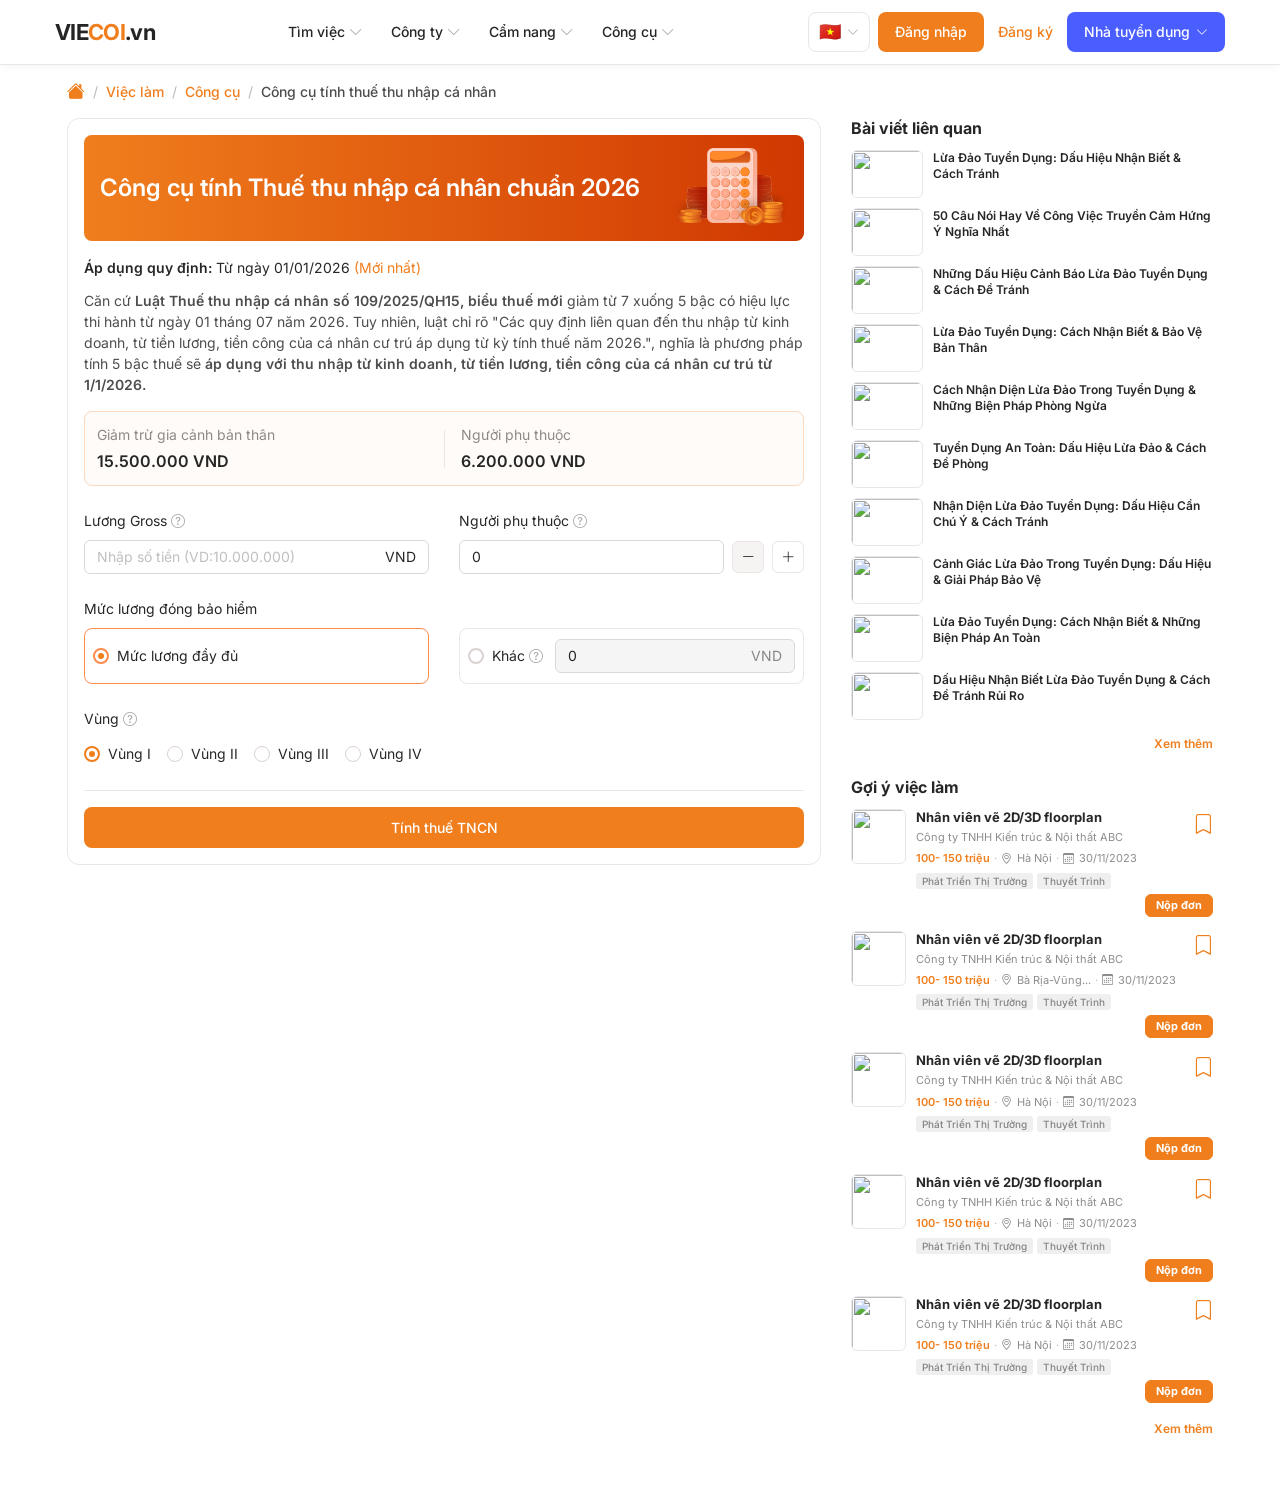
==== index.html @ ff3d5a9b "Initial commit: VIECOI NewUI (TNCN, Gross-Net, BHTN) - Mobile bảng bậc thuế: subgrid, sticky cột 1, " ====
<!DOCTYPE html>
<html lang="vi">
<head>
  <meta charset="UTF-8">
  <meta name="viewport" content="width=device-width, initial-scale=1.0">
  <title>Công cụ tính Thuế thu nhập cá nhân chuẩn 2026 | VIECOI.vn</title>
  <link rel="preconnect" href="https://fonts.googleapis.com">
  <link rel="preconnect" href="https://fonts.gstatic.com" crossorigin>
  <link href="https://fonts.googleapis.com/css2?family=Inter:wght@400;500;600;700&display=swap" rel="stylesheet">
  <link href="https://cdn.jsdelivr.net/npm/bootstrap@5.3.3/dist/css/bootstrap.min.css" rel="stylesheet" integrity="sha384-QWTKZyjpPEjISv5WaRU9OFeRpok6YctnYmDr5pNlyT2bRjXh0JMhjY6hW+ALEwIH" crossorigin="anonymous">
  <link rel="stylesheet" href="https://cdn.jsdelivr.net/npm/bootstrap-icons@1.11.3/font/bootstrap-icons.min.css">
  <link rel="stylesheet" href="style.css?v=21">
</head>
<body>
  <header class="site-header">
    <div class="container site-header__inner">
      <a href="#" class="site-logo" aria-label="VIECOI.vn">
        <span class="site-logo__vie">VIE</span><span class="site-logo__coi">COI</span><span class="site-logo__vn">.vn</span>
      </a>
      <nav class="site-nav" aria-label="Menu chính">
        <a href="#" class="site-nav__link">Tìm việc <i class="bi bi-chevron-down site-nav__chev" aria-hidden="true"></i></a>
        <a href="#" class="site-nav__link">Công ty <i class="bi bi-chevron-down site-nav__chev" aria-hidden="true"></i></a>
        <a href="#" class="site-nav__link">Cẩm nang <i class="bi bi-chevron-down site-nav__chev" aria-hidden="true"></i></a>
        <div class="site-nav__item site-nav__item--dropdown">
          <button type="button" class="site-nav__trigger" id="site-nav-tools-trigger" aria-expanded="false" aria-haspopup="menu" aria-controls="site-nav-tools-menu">
            Công cụ
            <i class="bi bi-chevron-down site-nav__chev site-nav__chev--trigger" aria-hidden="true"></i>
          </button>
          <div class="site-nav__dropdown" id="site-nav-tools-menu" role="menu" hidden aria-hidden="true">
            <a href="index.html" class="site-nav__droplink site-nav__droplink--current" role="menuitem">Tính thuế thu nhập cá nhân</a>
            <a href="gross-net.html" class="site-nav__droplink" role="menuitem">Tính lương Gross&nbsp;–&nbsp;Net</a>
            <a href="bhtn.html" class="site-nav__droplink" role="menuitem">Tính bảo hiểm thất nghiệp</a>
          </div>
        </div>
      </nav>
      <div class="site-header__actions">
        <button type="button" class="lang-select" aria-label="Ngôn ngữ">
          <span class="lang-select__flag" aria-hidden="true">🇻🇳</span>
          <i class="bi bi-chevron-down lang-select__chev" aria-hidden="true"></i>
        </button> 
        <a href="#" class="btn btn-header btn-header--login">Đăng nhập</a>
        <a href="#" class="site-header__register">Đăng ký</a>
        <button type="button" class="btn btn-header btn-header--employer">
          Nhà tuyển dụng <i class="bi bi-chevron-down" aria-hidden="true"></i>
        </button>
      </div>
    </div>
  </header>

  <div class="breadcrumb-bar">
    <div class="container">
      <nav class="breadcrumb-nav" aria-label="Breadcrumb">
        <a href="#" class="breadcrumb-nav__home" aria-label="Trang chủ"><i class="bi bi-house-fill" aria-hidden="true"></i></a>
        <span class="breadcrumb-nav__sep">/</span>
        <a href="#">Việc làm</a>
        <span class="breadcrumb-nav__sep">/</span>
        <a href="#">Công cụ</a>
        <span class="breadcrumb-nav__sep">/</span>
        <span class="breadcrumb-nav__current">Công cụ tính thuế thu nhập cá nhân</span>
      </nav>
    </div>
  </div>

  <main class="main-content">
    <div class="container container--layout">
      <div class="layout-row">
        <div class="layout-row__main">
          <article class="tool-card">
            <div class="tncn-banner">
              <div class="tncn-banner__text">
                <h1 class="tncn-banner__title"><span class="tncn-banner__line">Công cụ tính Thuế thu nhập cá nhân chuẩn 2026</h1>
              </div>
              <div class="tncn-banner__art" aria-hidden="true">
                <img class="tncn-banner__img" src="assets/banner-tncn-art.svg" width="114" height="90" alt="">
              </div>
            </div>

            <div class="tool-card__body">
              <div class="tncn-intro">
                <p class="tncn-intro__lead">
                  <span class="tncn-intro__lead-strong">Áp dụng quy định: </span><span class="tncn-intro__lead-body">Từ ngày 01/01/2026 </span><span class="tncn-intro__lead-accent">(Mới nhất)</span>
                </p>
                <p class="tncn-intro__body">Căn cứ&nbsp;<strong>Luật Thuế thu nhập cá nhân số 109/2025/QH15, biểu thuế mới</strong>&nbsp;giảm từ 7 xuống 5 bậc có hiệu lực thi hành từ ngày 01 tháng 07 năm 2026. Tuy nhiên, luật chỉ rõ &quot;Các quy định liên quan đến thu nhập từ kinh doanh, từ tiền lương, tiền công của cá nhân cư trú áp dụng từ kỳ tính thuế năm 2026.&quot;, nghĩa là phương pháp tính 5 bậc thuế sẽ&nbsp;<strong>áp dụng với thu nhập từ kinh doanh, từ tiền lương, tiền công của cá nhân cư trú từ 1/1/2026.</strong></p>
              </div>
              <!-- <hr class="divider divider--soft"> -->

              <div class="deduction-summary">
                <div class="deduction-summary__col">
                  <p class="deduction-summary__label">Giảm trừ gia cảnh bản thân</p>
                  <p class="deduction-summary__value">15.500.000 VND</p>
                </div>
                <div class="deduction-summary__rule" aria-hidden="true"></div>
                <div class="deduction-summary__col">
                  <p class="deduction-summary__label">Người phụ thuộc</p>
                  <p class="deduction-summary__value">6.200.000 VND</p>
                </div>
              </div>

              <form class="tncn-form" id="tncn-form" action="#" method="post" novalidate>
                <div class="form-row-tncn">
                  <div class="form-row-tncn__gross field-tncn">
                    <label class="field-label" for="gross">Lương Gross <button type="button" class="field-label__hint" data-tncn-tooltip="gross" aria-controls="tncn-gross-sheet" aria-expanded="false" aria-label="Giải thích Lương Gross"><i class="bi bi-question-circle field-label__icon" aria-hidden="true"></i></button></label>
                    <div class="gross-ac" id="gross-ac">
                      <div class="field-tncn__shell" id="gross-field-shell">
                        <div class="input-figma input-figma--money" id="gross-wrap">
                          <input type="text" class="input-figma__control" id="gross" name="gross" placeholder="Nhập số tiền (VD:10.000.000)" autocomplete="off" inputmode="numeric" aria-invalid="false" role="combobox" aria-autocomplete="list" aria-expanded="false" aria-controls="gross-ac-listbox">
                          <button type="button" class="input-figma__clear input-figma__clear--close-circle" id="gross-clear" hidden aria-label="Xóa nội dung"><svg xmlns="http://www.w3.org/2000/svg" width="14" height="14" viewBox="0 0 14 14" fill="none" aria-hidden="true" focusable="false"><g clip-path="url(#clip-gross-close)"><path d="M7.00195 0.878052C10.3844 0.878052 13.127 3.62063 13.127 7.00305C13.1269 10.3855 10.3844 13.1281 7.00195 13.1281C3.61955 13.128 0.876959 10.3855 0.876953 7.00305C0.876953 3.62064 3.61955 0.878069 7.00195 0.878052ZM4.74023 4.73059C4.68033 4.73082 4.63096 4.78003 4.63086 4.83997C4.63115 4.86593 4.64071 4.89122 4.65723 4.91125L6.43555 7.02942L4.65723 9.14856C4.64103 9.16892 4.63095 9.19314 4.63086 9.21887C4.63086 9.28025 4.68027 9.32802 4.74023 9.32825L5.64453 9.32434L7.00195 7.70618L8.36133 9.32629L9.26367 9.3302C9.3236 9.33001 9.37293 9.28077 9.37305 9.22083C9.37305 9.19485 9.36309 9.17004 9.34668 9.14954L7.56934 7.0304L9.3457 4.91223C9.36183 4.89191 9.371 4.86758 9.37109 4.84192C9.37109 4.7804 9.32188 4.73254 9.26172 4.73254L8.35938 4.73645L7.00195 6.35461L5.64453 4.7345L4.74023 4.73059Z" fill="black" fill-opacity="0.25"/></g><defs><clipPath id="clip-gross-close"><rect width="14" height="14" fill="white"/></clipPath></defs></svg></button>
                          <span class="input-figma__suffix input-figma__suffix--currency">VND</span>
                        </div>
                      </div>
                      <div class="gross-ac__panel" id="gross-ac-panel" hidden>
                        <ul class="gross-ac__list" id="gross-ac-listbox" role="listbox" aria-label="Gợi ý lương gross">
                          <li id="gross-ac-custom" class="gross-ac__item gross-ac__item--custom" role="option" tabindex="-1" hidden data-amount=""></li>
                          <li class="gross-ac__item gross-ac__preset" role="option" tabindex="-1" data-amount="8000000">8.000.000</li>
                          <li class="gross-ac__item gross-ac__preset" role="option" tabindex="-1" data-amount="10000000">10.000.000</li>
                          <li class="gross-ac__item gross-ac__preset" role="option" tabindex="-1" data-amount="12000000">12.000.000</li>
                          <li class="gross-ac__item gross-ac__preset" role="option" tabindex="-1" data-amount="15000000">15.000.000</li>
                          <li class="gross-ac__item gross-ac__preset" role="option" tabindex="-1" data-amount="20000000">20.000.000</li>
                          <li class="gross-ac__item gross-ac__preset" role="option" tabindex="-1" data-amount="25000000">25.000.000</li>
                          <li class="gross-ac__item gross-ac__preset" role="option" tabindex="-1" data-amount="30000000">30.000.000</li>
                          <li class="gross-ac__item gross-ac__preset" role="option" tabindex="-1" data-amount="40000000">40.000.000</li>
                          <li class="gross-ac__item gross-ac__preset" role="option" tabindex="-1" data-amount="50000000">50.000.000</li>
                          <li class="gross-ac__item gross-ac__preset" role="option" tabindex="-1" data-amount="80000000">80.000.000</li>
                        </ul>
                      </div>
                    </div>
                    <p class="field-tncn__error" id="gross-error" role="alert" hidden>Vui lòng nhập số tiền</p>
                  </div>
                  <div class="form-row-tncn__deps">
                    <label class="field-label" for="dependents">Người phụ thuộc <button type="button" class="field-label__hint" data-tncn-popover="dependents" aria-controls="tncn-deps-sheet" aria-label="Giải thích người phụ thuộc" aria-expanded="false"><i class="bi bi-question-circle field-label__icon" aria-hidden="true"></i></button></label>
                    <div class="deps-field">
                      <div class="input-figma input-figma--narrow">
                        <input type="text" class="input-figma__control" id="dependents" name="dependents" value="0" inputmode="numeric" autocomplete="off">
                      </div>
                      <div class="stepper">
                        <button type="button" class="stepper__btn stepper__btn--minus" id="dep-minus" aria-label="Giảm"><i class="bi bi-dash-lg" aria-hidden="true"></i></button>
                        <button type="button" class="stepper__btn stepper__btn--plus" id="dep-plus" aria-label="Tăng"><i class="bi bi-plus-lg" aria-hidden="true"></i></button>
                      </div>
                    </div>
                  </div>
                </div>

                <div class="field-block">
                  <p class="field-label field-label--block">Mức lương đóng bảo hiểm</p>
                  <div class="insurance-row">
                    <label class="radio-card radio-card--active">
                      <input type="radio" name="insurance_salary" value="full" class="radio-card__input" checked>
                      <span class="radio-card__dot" aria-hidden="true"></span>
                      <span class="radio-card__text">Mức lương đầy đủ</span>
                    </label>
                    <div class="radio-card radio-card--other" id="insurance-other-card">
                      <div class="radio-card__khac-head">
                        <label class="radio-card__left">
                          <input type="radio" name="insurance_salary" value="other" class="radio-card__input">
                          <span class="radio-card__dot radio-card__dot--idle" aria-hidden="true"></span>
                          <span class="radio-card__text">Khác</span>
                        </label>
                        <button type="button" class="field-label__hint radio-card__hint" data-tncn-popover="insuranceOther" aria-controls="tncn-insurance-sheet" aria-label="Giải thích mức đóng bảo hiểm khác" aria-expanded="false"><i class="bi bi-question-circle field-label__icon" aria-hidden="true"></i></button>
                      </div>
                      <div class="radio-card__other-body field-tncn">
                        <div class="gross-ac" id="insurance-ac">
                          <div class="field-tncn__shell" id="insurance-other-shell">
                            <div class="input-figma input-figma--money input-figma--muted input-figma--grow" id="insurance-other-wrap">
                              <input type="text" class="input-figma__control" id="insurance_other" name="insurance_other" placeholder="Nhập mức đóng bảo hiểm" value="" readonly inputmode="numeric" autocomplete="off" aria-invalid="false" role="combobox" aria-autocomplete="list" aria-expanded="false" aria-controls="insurance-ac-listbox">
                              <button type="button" class="input-figma__clear input-figma__clear--close-circle" id="insurance_other-clear" hidden aria-label="Xóa nội dung"><svg xmlns="http://www.w3.org/2000/svg" width="14" height="14" viewBox="0 0 14 14" fill="none" aria-hidden="true" focusable="false"><g clip-path="url(#clip-insurance-close)"><path d="M7.00195 0.878052C10.3844 0.878052 13.127 3.62063 13.127 7.00305C13.1269 10.3855 10.3844 13.1281 7.00195 13.1281C3.61955 13.128 0.876959 10.3855 0.876953 7.00305C0.876953 3.62064 3.61955 0.878069 7.00195 0.878052ZM4.74023 4.73059C4.68033 4.73082 4.63096 4.78003 4.63086 4.83997C4.63115 4.86593 4.64071 4.89122 4.65723 4.91125L6.43555 7.02942L4.65723 9.14856C4.64103 9.16892 4.63095 9.19314 4.63086 9.21887C4.63086 9.28025 4.68027 9.32802 4.74023 9.32825L5.64453 9.32434L7.00195 7.70618L8.36133 9.32629L9.26367 9.3302C9.3236 9.33001 9.37293 9.28077 9.37305 9.22083C9.37305 9.19485 9.36309 9.17004 9.34668 9.14954L7.56934 7.0304L9.3457 4.91223C9.36183 4.89191 9.371 4.86758 9.37109 4.84192C9.37109 4.7804 9.32188 4.73254 9.26172 4.73254L8.35938 4.73645L7.00195 6.35461L5.64453 4.7345L4.74023 4.73059Z" fill="black" fill-opacity="0.25"/></g><defs><clipPath id="clip-insurance-close"><rect width="14" height="14" fill="white"/></clipPath></defs></svg></button>
                              <span class="input-figma__suffix input-figma__suffix--insurance input-figma__suffix--currency">VND</span>
                            </div>
                          </div>
                          <div class="gross-ac__panel" id="insurance-ac-panel" hidden>
                            <ul class="gross-ac__list" id="insurance-ac-listbox" role="listbox" aria-label="Gợi ý mức đóng bảo hiểm">
                              <li id="insurance-ac-custom" class="gross-ac__item gross-ac__item--custom" role="option" tabindex="-1" hidden data-amount=""></li>
                              <li class="gross-ac__item gross-ac__preset" role="option" tabindex="-1" data-amount="8000000">8.000.000</li>
                              <li class="gross-ac__item gross-ac__preset" role="option" tabindex="-1" data-amount="10000000">10.000.000</li>
                              <li class="gross-ac__item gross-ac__preset" role="option" tabindex="-1" data-amount="12000000">12.000.000</li>
                              <li class="gross-ac__item gross-ac__preset" role="option" tabindex="-1" data-amount="15000000">15.000.000</li>
                              <li class="gross-ac__item gross-ac__preset" role="option" tabindex="-1" data-amount="20000000">20.000.000</li>
                              <li class="gross-ac__item gross-ac__preset" role="option" tabindex="-1" data-amount="25000000">25.000.000</li>
                              <li class="gross-ac__item gross-ac__preset" role="option" tabindex="-1" data-amount="30000000">30.000.000</li>
                              <li class="gross-ac__item gross-ac__preset" role="option" tabindex="-1" data-amount="40000000">40.000.000</li>
                              <li class="gross-ac__item gross-ac__preset" role="option" tabindex="-1" data-amount="50000000">50.000.000</li>
                              <li class="gross-ac__item gross-ac__preset" role="option" tabindex="-1" data-amount="80000000">80.000.000</li>
                            </ul>
                          </div>
                        </div>
                        <p class="field-tncn__error" id="insurance-other-error" role="alert" hidden>Vui lòng nhập mức đóng bảo hiểm</p>
                      </div>
                    </div>
                  </div>
                </div>

                <div class="field-block field-block--bordered">
                  <p class="field-label field-label--block">
                    Vùng
                    <button type="button" class="field-label__hint field-label__hint--region-modal" aria-controls="tncn-region-sheet" aria-expanded="false" aria-haspopup="dialog" aria-label="Giải thích mức lương theo vùng"><i class="bi bi-question-circle field-label__icon" aria-hidden="true"></i></button>
                  </p>
                  <div class="region-radios" role="radiogroup" aria-label="Vùng lương tối thiểu">
                    <label class="region-item">
                      <input type="radio" name="region" value="I" class="region-item__input" checked>
                      <span class="region-item__dot" aria-hidden="true"></span>
                      <span>Vùng I</span>
                    </label>
                    <label class="region-item">
                      <input type="radio" name="region" value="II" class="region-item__input">
                      <span class="region-item__dot" aria-hidden="true"></span>
                      <span>Vùng II</span>
                    </label>
                    <label class="region-item">
                      <input type="radio" name="region" value="III" class="region-item__input">
                      <span class="region-item__dot" aria-hidden="true"></span>
                      <span>Vùng III</span>
                    </label>
                    <label class="region-item">
                      <input type="radio" name="region" value="IV" class="region-item__input">
                      <span class="region-item__dot" aria-hidden="true"></span>
                      <span>Vùng IV</span>
                    </label>
                  </div>
                </div>

                <div class="tncn-alert" id="tncn-form-error" role="alert" hidden></div>
                <button type="submit" class="btn btn-submit-tncn w-100">Tính thuế TNCN</button>
              </form>
            </div>

            <div class="tool-card__lower" id="tncn-results-pane" hidden>
              <div class="tncn-results-stack">
                <section class="tncn-result-hero" aria-labelledby="tncn-result-hero-title">
                  <div class="tncn-result-hero__head">
                    <h2 id="tncn-result-hero-title" class="tncn-result-hero__title">Kết quả</h2>
                  </div>
                  <div class="tncn-result-hero__card">
                    <div class="tncn-result-hero__row">
                      <span class="tncn-result-hero__label">Thuế thu nhập cá nhân</span>
                      <strong class="tncn-result-hero__value" id="tncn-hero-tax">—</strong>
                    </div>
                  </div>
                </section>

                <section class="table-section tncn-table-section--figma" aria-labelledby="explain-title">
                  <h2 id="explain-title" class="table-section__heading">Diễn giải chi tiết (VND)</h2>
                  <div class="tncn-figma-detail">
                    <div class="tncn-figma-detail__row">
                      <div class="tncn-figma-cell tncn-figma-cell--head"><span>Lương Gross</span></div>
                      <div class="tncn-figma-cell tncn-figma-cell--head"><span id="tncn-val-gross">—</span></div>
                    </div>
                    <div class="tncn-figma-detail__row">
                      <div class="tncn-figma-cell"><span>Bảo hiểm xã hội (8%)</span></div>
                      <div class="tncn-figma-cell"><span id="tncn-val-bhxh">—</span></div>
                    </div>
                    <div class="tncn-figma-detail__row">
                      <div class="tncn-figma-cell"><span>Bảo hiểm y tế (1.5%)</span></div>
                      <div class="tncn-figma-cell"><span id="tncn-val-bhyt">—</span></div>
                    </div>
                    <div class="tncn-figma-detail__row">
                      <div class="tncn-figma-cell"><span>Bảo hiểm thất nghiệp (1%)</span></div>
                      <div class="tncn-figma-cell"><span id="tncn-val-bhtn">—</span></div>
                    </div>
                    <div class="tncn-figma-detail__row">
                      <div class="tncn-figma-cell tncn-figma-cell--muted"><span>Thu nhập trước thuế</span></div>
                      <div class="tncn-figma-cell tncn-figma-cell--muted"><span id="tncn-val-pretax">—</span></div>
                    </div>
                    <div class="tncn-figma-detail__row">
                      <div class="tncn-figma-cell"><span>Giảm trừ gia cảnh bản thân</span></div>
                      <div class="tncn-figma-cell"><span id="tncn-val-deduct-self">15.500.000</span></div>
                    </div>
                    <div class="tncn-figma-detail__row">
                      <div class="tncn-figma-cell"><span>Giảm trừ gia cảnh người phụ thuộc</span></div>
                      <div class="tncn-figma-cell"><span id="tncn-val-deduct-dep">—</span></div>
                    </div>
                    <div class="tncn-figma-detail__row">
                      <div class="tncn-figma-cell tncn-figma-cell--muted"><span>Thu nhập chịu thuế</span></div>
                      <div class="tncn-figma-cell tncn-figma-cell--muted"><span id="tncn-val-taxable">—</span></div>
                    </div>
                    <div class="tncn-figma-detail__row">
                      <div class="tncn-figma-cell"><span>Thuế thu nhập cá nhân(*)</span></div>
                      <div class="tncn-figma-cell"><span class="tncn-figma-cell--tax-value" id="tncn-val-tax">—</span></div>
                    </div>
                  </div>
                </section>

                <section class="table-section table-section--last tncn-table-section--figma" aria-labelledby="detail-tax-title">
                  <h2 id="detail-tax-title" class="table-section__heading">(*) Chi tiết thuế thu nhập cá nhân (VND)</h2>
                  <div class="tncn-bracket-figma-outer">
                    <div class="tncn-bracket-figma-scroll">
                      <div class="tncn-bracket-figma" id="tncn-bracket-grid" aria-live="polite"></div>
                    </div>
                    <div class="tncn-bracket-figma-hscroll" aria-hidden="true">
                      <div class="tncn-bracket-figma-hscroll__track">
                        <div class="tncn-bracket-figma-hscroll__thumb"></div>
                      </div>
                    </div>
                  </div>
                </section>
              </div>
            </div>
          </article>
        </div>

        <aside class="layout-row__sidebar">
          <section class="sidebar-block related-posts" aria-labelledby="related-title">
            <h2 id="related-title" class="sidebar-block__title">Bài viết liên quan</h2>
            <ul class="related-posts__list">
              <li><a href="#" class="related-posts__item"><img src="https://placehold.co/72x48/f6f3f3/666?text=72x48" width="72" height="48" class="related-posts__thumb" alt=""><span class="related-posts__item-title">Lừa Đảo Tuyển Dụng: Dấu Hiệu Nhận Biết &amp; Cách Tránh</span></a></li>
              <li><a href="#" class="related-posts__item"><img src="https://placehold.co/72x48/f6f3f3/666?text=72x48" width="72" height="48" class="related-posts__thumb" alt=""><span class="related-posts__item-title">50 Câu Nói Hay Về Công Việc Truyền Cảm Hứng Ý Nghĩa Nhất</span></a></li>
              <li><a href="#" class="related-posts__item"><img src="https://placehold.co/72x48/f6f3f3/666?text=72x48" width="72" height="48" class="related-posts__thumb" alt=""><span class="related-posts__item-title">Những Dấu Hiệu Cảnh Báo Lừa Đảo Tuyển Dụng &amp; Cách Đề Tránh</span></a></li>
              <li><a href="#" class="related-posts__item"><img src="https://placehold.co/72x48/f6f3f3/666?text=72x48" width="72" height="48" class="related-posts__thumb" alt=""><span class="related-posts__item-title">Lừa Đảo Tuyển Dụng: Cách Nhận Biết &amp; Bảo Vệ Bản Thân</span></a></li>
              <li><a href="#" class="related-posts__item"><img src="https://placehold.co/72x48/f6f3f3/666?text=72x48" width="72" height="48" class="related-posts__thumb" alt=""><span class="related-posts__item-title">Cách Nhận Diện Lừa Đảo Trong Tuyển Dụng &amp; Những Biện Pháp Phòng Ngừa</span></a></li>
              <li><a href="#" class="related-posts__item"><img src="https://placehold.co/72x48/f6f3f3/666?text=72x48" width="72" height="48" class="related-posts__thumb" alt=""><span class="related-posts__item-title">Tuyển Dụng An Toàn: Dấu Hiệu Lừa Đảo &amp; Cách Đề Phòng</span></a></li>
              <li><a href="#" class="related-posts__item"><img src="https://placehold.co/72x48/f6f3f3/666?text=72x48" width="72" height="48" class="related-posts__thumb" alt=""><span class="related-posts__item-title">Nhận Diện Lừa Đảo Tuyển Dụng: Dấu Hiệu Cần Chú Ý &amp; Cách Tránh</span></a></li>
              <li><a href="#" class="related-posts__item"><img src="https://placehold.co/72x48/f6f3f3/666?text=72x48" width="72" height="48" class="related-posts__thumb" alt=""><span class="related-posts__item-title">Cảnh Giác Lừa Đảo Trong Tuyển Dụng: Dấu Hiệu &amp; Giải Pháp Bảo Vệ</span></a></li>
              <li><a href="#" class="related-posts__item"><img src="https://placehold.co/72x48/f6f3f3/666?text=72x48" width="72" height="48" class="related-posts__thumb" alt=""><span class="related-posts__item-title">Lừa Đảo Tuyển Dụng: Cách Nhận Biết &amp; Những Biện Pháp An Toàn</span></a></li>
              <li><a href="#" class="related-posts__item"><img src="https://placehold.co/72x48/f6f3f3/666?text=72x48" width="72" height="48" class="related-posts__thumb" alt=""><span class="related-posts__item-title">Dấu Hiệu Nhận Biết Lừa Đảo Tuyển Dụng &amp; Cách Đề Tránh Rủi Ro</span></a></li>
            </ul>
            <div class="sidebar-block__footer"><a href="#" class="link-more">Xem thêm</a></div>
          </section>

          <section class="sidebar-block suggested-jobs" aria-labelledby="jobs-title">
            <h2 id="jobs-title" class="sidebar-block__title">Gợi ý việc làm</h2>
            <ul class="suggested-jobs__list">
              <li>
                <article class="job-card">
                  <img src="https://placehold.co/56x56/f6f3f3/666?text=56" width="56" height="56" class="job-card__thumb" alt="">
                  <div class="job-card__body">
                    <button type="button" class="job-card__bookmark" aria-label="Lưu tin"><i class="bi bi-bookmark" aria-hidden="true"></i></button>
                    <h3 class="job-card__title">Nhân viên vẽ 2D/3D floorplan</h3>
                    <p class="job-card__company">Công ty TNHH Kiến trúc &amp; Nội thất ABC</p>
                    <p class="job-card__meta">
                      <span class="job-card__salary">100- 150 triệu</span>
                      <span class="job-card__dot">·</span>
                      <span class="job-card__loc"><i class="bi bi-geo-alt" aria-hidden="true"></i> Hà Nội</span>
                      <span class="job-card__dot">·</span>
                      <span class="job-card__date"><i class="bi bi-calendar3" aria-hidden="true"></i> 30/11/2023</span>
                    </p>
                    <div class="job-card__tags"><span class="job-tag">Phát Triển Thị Trường</span><span class="job-tag">Thuyết Trình</span></div>
                    <a href="#" class="btn btn-job-apply">Nộp đơn</a>
                  </div>
                </article>
              </li>
              <li>
                <article class="job-card">
                  <img src="https://placehold.co/56x56/f6f3f3/666?text=56" width="56" height="56" class="job-card__thumb" alt="">
                  <div class="job-card__body">
                    <button type="button" class="job-card__bookmark" aria-label="Lưu tin"><i class="bi bi-bookmark" aria-hidden="true"></i></button>
                    <h3 class="job-card__title">Nhân viên vẽ 2D/3D floorplan</h3>
                    <p class="job-card__company">Công ty TNHH Kiến trúc &amp; Nội thất ABC</p>
                    <p class="job-card__meta">
                      <span class="job-card__salary">100- 150 triệu</span>
                      <span class="job-card__dot">·</span>
                      <span class="job-card__loc"><i class="bi bi-geo-alt" aria-hidden="true"></i> Bà Rịa-Vũng...</span>
                      <span class="job-card__dot">·</span>
                      <span class="job-card__date"><i class="bi bi-calendar3" aria-hidden="true"></i> 30/11/2023</span>
                    </p>
                    <div class="job-card__tags"><span class="job-tag">Phát Triển Thị Trường</span><span class="job-tag">Thuyết Trình</span></div>
                    <a href="#" class="btn btn-job-apply">Nộp đơn</a>
                  </div>
                </article>
              </li>
              <li>
                <article class="job-card">
                  <img src="https://placehold.co/56x56/f6f3f3/666?text=56" width="56" height="56" class="job-card__thumb" alt="">
                  <div class="job-card__body">
                    <button type="button" class="job-card__bookmark" aria-label="Lưu tin"><i class="bi bi-bookmark" aria-hidden="true"></i></button>
                    <h3 class="job-card__title">Nhân viên vẽ 2D/3D floorplan</h3>
                    <p class="job-card__company">Công ty TNHH Kiến trúc &amp; Nội thất ABC</p>
                    <p class="job-card__meta">
                      <span class="job-card__salary">100- 150 triệu</span>
                      <span class="job-card__dot">·</span>
                      <span class="job-card__loc"><i class="bi bi-geo-alt" aria-hidden="true"></i> Hà Nội</span>
                      <span class="job-card__dot">·</span>
                      <span class="job-card__date"><i class="bi bi-calendar3" aria-hidden="true"></i> 30/11/2023</span>
                    </p>
                    <div class="job-card__tags"><span class="job-tag">Phát Triển Thị Trường</span><span class="job-tag">Thuyết Trình</span></div>
                    <a href="#" class="btn btn-job-apply">Nộp đơn</a>
                  </div>
                </article>
              </li>
              <li>
                <article class="job-card">
                  <img src="https://placehold.co/56x56/f6f3f3/666?text=56" width="56" height="56" class="job-card__thumb" alt="">
                  <div class="job-card__body">
                    <button type="button" class="job-card__bookmark" aria-label="Lưu tin"><i class="bi bi-bookmark" aria-hidden="true"></i></button>
                    <h3 class="job-card__title">Nhân viên vẽ 2D/3D floorplan</h3>
                    <p class="job-card__company">Công ty TNHH Kiến trúc &amp; Nội thất ABC</p>
                    <p class="job-card__meta">
                      <span class="job-card__salary">100- 150 triệu</span>
                      <span class="job-card__dot">·</span>
                      <span class="job-card__loc"><i class="bi bi-geo-alt" aria-hidden="true"></i> Hà Nội</span>
                      <span class="job-card__dot">·</span>
                      <span class="job-card__date"><i class="bi bi-calendar3" aria-hidden="true"></i> 30/11/2023</span>
                    </p>
                    <div class="job-card__tags"><span class="job-tag">Phát Triển Thị Trường</span><span class="job-tag">Thuyết Trình</span></div>
                    <a href="#" class="btn btn-job-apply">Nộp đơn</a>
                  </div>
                </article>
              </li>
              <li>
                <article class="job-card">
                  <img src="https://placehold.co/56x56/f6f3f3/666?text=56" width="56" height="56" class="job-card__thumb" alt="">
                  <div class="job-card__body">
                    <button type="button" class="job-card__bookmark" aria-label="Lưu tin"><i class="bi bi-bookmark" aria-hidden="true"></i></button>
                    <h3 class="job-card__title">Nhân viên vẽ 2D/3D floorplan</h3>
                    <p class="job-card__company">Công ty TNHH Kiến trúc &amp; Nội thất ABC</p>
                    <p class="job-card__meta">
                      <span class="job-card__salary">100- 150 triệu</span>
                      <span class="job-card__dot">·</span>
                      <span class="job-card__loc"><i class="bi bi-geo-alt" aria-hidden="true"></i> Hà Nội</span>
                      <span class="job-card__dot">·</span>
                      <span class="job-card__date"><i class="bi bi-calendar3" aria-hidden="true"></i> 30/11/2023</span>
                    </p>
                    <div class="job-card__tags"><span class="job-tag">Phát Triển Thị Trường</span><span class="job-tag">Thuyết Trình</span></div>
                    <a href="#" class="btn btn-job-apply">Nộp đơn</a>
                  </div>
                </article>
              </li>
            </ul>
            <div class="sidebar-block__footer"><a href="#" class="link-more">Xem thêm</a></div>
          </section>
        </aside>
      </div>
    </div>
  </main>

  <div class="modal fade region-wage-modal" id="regionWageModal" tabindex="-1" aria-labelledby="regionWageModalTitle" aria-hidden="true">
    <div class="modal-dialog modal-dialog-centered region-wage-modal__dialog">
      <div class="modal-content region-wage-modal__content">
        <div class="region-wage-modal__header">
          <h2 class="region-wage-modal__title" id="regionWageModalTitle">Giải thích mức lương theo vùng</h2>
          <button type="button" class="btn-close region-wage-modal__btn-dismiss" data-bs-dismiss="modal" aria-label="Đóng"></button>
        </div>
        <div id="regionWageModalBodyHost" class="region-wage-modal__body">
          <!-- Nội dung & cấu trúc theo Figma node 40026-168818; bảng mức + Phụ lục NĐ 293/2025/NĐ-CP -->
          <section class="region-wage-modal__section" aria-labelledby="region-wage-heading-rates">
            <div class="region-wage-modal__row">
              <!-- <span class="region-wage-modal__accent" aria-hidden="true"></span> -->
              <div class="region-wage-modal__col">
                <h3 class="region-wage-modal__heading" id="region-wage-heading-rates">Áp dụng mức lương tối thiểu vùng mới nhất có hiệu lực từ ngày 01/01/2026</h3>
                <p class="region-wage-modal__intro">Theo <strong>Nghị định số 293/2025/NĐ-CP</strong> của Chính phủ (có hiệu lực từ 01/01/2026, thay thế Nghị định 74/2024/NĐ-CP), mức lương tối thiểu tháng và mức lương tối thiểu giờ đối với người lao động làm việc theo vùng được quy định như sau:</p>
                <div class="region-wage-modal__table-wrap">
                  <table class="region-wage-modal__table">
                    <thead>
                      <tr>
                        <th scope="col">Vùng</th>
                        <th scope="col">Mức lương tối thiểu tháng <span class="region-wage-modal__th-sub">(đồng/tháng)</span></th>
                        <th scope="col">Mức lương tối thiểu giờ <span class="region-wage-modal__th-sub">(đồng/giờ)</span></th>
                      </tr>
                    </thead>
                    <tbody>
                      <tr>
                        <th scope="row">Vùng I</th>
                        <td>5.310.000</td>
                        <td>25.500</td>
                      </tr>
                      <tr>
                        <th scope="row">Vùng II</th>
                        <td>4.730.000</td>
                        <td>22.700</td>
                      </tr>
                      <tr>
                        <th scope="row">Vùng III</th>
                        <td>4.140.000</td>
                        <td>20.000</td>
                      </tr>
                      <tr>
                        <th scope="row">Vùng IV</th>
                        <td>3.700.000</td>
                        <td>17.800</td>
                      </tr>
                    </tbody>
                  </table>
                </div>
              </div>
            </div>
          </section>
          <section class="region-wage-modal__section" aria-labelledby="region-wage-heading-annex">
            <div class="region-wage-modal__row">
              <!-- <span class="region-wage-modal__accent" aria-hidden="true"></span> -->
              <div class="region-wage-modal__col">
                <h3 class="region-wage-modal__heading" id="region-wage-heading-annex">Danh mục địa bàn cấp xã áp dụng mức lương tối thiểu (áp dụng từ 01/01/2026)</h3>
                <div class="region-wage-modal__annex-host" id="regionWageAnnexHost">
<!-- Danh mục 34 tỉnh/thành — trích cấu trúc theo Phụ lục NĐ 293/2025/NĐ-CP (tham chiếu Chính phủ / VBPL). Figma: node 40026-168818. -->
<h4 class="region-wage-modal__annex-h4">1. Thành phố Hà Nội</h4>
<p class="region-wage-modal__annex-p">Vùng I, gồm các phường Hoàn Kiếm, Cửa Nam, Ba Đình, Ngọc Hà, Giảng Võ, Hai Bà Trưng, Vĩnh Tuy, Bạch Mai, Đống Đa, Kim Liên, Văn Miếu - Quốc Tử Giám, Láng, Ô Chợ Dừa, Hồng Hà, Lĩnh Nam, Hoàng Mai, Vĩnh Hưng, Tương Mai, Định Công, Hoàng Liệt, Yên Sở, Thanh Xuân, Khương Đình, Phương Liệt, Cầu Giấy, Nghĩa Đô, Yên Hoà, Tây Hồ, Phú Thượng, Tây Tựu, Phú Diễn, Xuân Đỉnh, Đông Ngạc, Thượng Cát, Từ Liêm, Xuân Phương, Tây Mỗ, Đại Mỗ, Long Biên, Bồ Đề, Việt Hưng, Phúc Lợi, Hà Đông, Dương Nội, Yên Nghĩa, Phú Lương, Kiến Hưng, Thanh Liệt, Chương Mỹ, Sơn Tây, Tùng Thiện và các xã Thanh Trì, Đại Thanh, Nam Phù, Ngọc Hồi, Thượng Phúc, Thường Tín, Chương Dương, Hồng Vân, Phú Xuyên, Thanh Oai, Bình Minh, Tam Hưng, Dân Hòa, Phú Nghĩa, Xuân Mai, Trần Phú, Hoà Phú, Quảng Bị, Yên Bài, Đoài Phương, Thạch Thất, Hạ Bằng, Tây Phương, Hoà Lạc, Yên Xuân, Quốc Oai, Hưng Đạo, Kiều Phú, Phú Cát, Hoài Đức, Dương Hoà, Sơn Đồng, An Khánh, Gia Lâm, Thuận An, Bát Tràng, Phù Đổng, Thư Lâm, Đông Anh, Phúc Thịnh, Thiên Lộc, Vĩnh Thanh, Mê Linh, Yên Lãng, Tiến Thắng, Quang Minh, Sóc Sơn, Đa Phúc, Nội Bài, Trung Giã, Kim Anh, Ô Diên, Liên Minh.</p>
<p class="region-wage-modal__annex-p">Vùng II, gồm các xã, phường còn lại.</p>
<h4 class="region-wage-modal__annex-h4">2. Tỉnh Cao Bằng</h4>
<p class="region-wage-modal__annex-p">Vùng III, gồm các phường Thục Phán, Nùng Trí Cao, Tân Giang.</p>
<p class="region-wage-modal__annex-p">Vùng IV, gồm các xã, phường còn lại.</p>
<h4 class="region-wage-modal__annex-h4">3. Tỉnh Tuyên Quang</h4>
<p class="region-wage-modal__annex-p">Vùng III, gồm các phường Mỹ Lâm, Minh Xuân, Nông Tiến, An Tường, Bình Thuận, Hà Giang 1, Hà Giang 2 và xã Ngọc Đường.</p>
<p class="region-wage-modal__annex-p">Vùng IV, gồm các xã, phường còn lại.</p>
<h4 class="region-wage-modal__annex-h4">4. Tỉnh Điện Biên</h4>
<p class="region-wage-modal__annex-p">Vùng III, gồm các phường Điện Biên Phủ, Mường Thanh và xã Mường Phăng, Nà Tấu.</p>
<p class="region-wage-modal__annex-p">Vùng IV, gồm các xã, phường còn lại.</p>
<h4 class="region-wage-modal__annex-h4">5. Tỉnh Lai Châu</h4>
<p class="region-wage-modal__annex-p">Vùng III, gồm các phường Tân Phong, Đoàn Kết.</p>
<p class="region-wage-modal__annex-p">Vùng IV, gồm các xã, phường còn lại.</p>
<h4 class="region-wage-modal__annex-h4">6. Tỉnh Sơn La</h4>
<p class="region-wage-modal__annex-p">Vùng III, gồm các phường Tô Hiệu, Chiềng An, Chiềng Cơi, Chiềng Sinh.</p>
<p class="region-wage-modal__annex-p">Vùng IV, gồm các xã, phường còn lại.</p>
<h4 class="region-wage-modal__annex-h4">7. Tỉnh Lào Cai</h4>
<p class="region-wage-modal__annex-p">Vùng II, gồm các phường Cam Đường, Lào Cai và các xã Cốc San, Hợp Thành, Gia Phú.</p>
<p class="region-wage-modal__annex-p">Vùng III, gồm các phường Văn Phú, Yên Bái, Nam Cường, Âu Lâu, Sa Pa và các xã Phong Hải, Xuân Quang, Bảo Thắng, Tằng Loỏng, Mường Bo, Bản Hồ, Tả Phìn, Tả Van, Ngũ Chỉ Sơn.</p>
<p class="region-wage-modal__annex-p">Vùng IV, gồm các xã, phường còn lại.</p>
<h4 class="region-wage-modal__annex-h4">8. Tỉnh Thái Nguyên</h4>
<p class="region-wage-modal__annex-p">Vùng II, gồm các phường Phan Đình Phùng, Linh Sơn, Tích Lương, Gia Sàng, Quyết Thắng, Quan Triều, Phổ Yên, Vạn Xuân, Trung Thành, Phúc Thuận, Sông Công, Bá Xuyên, Bách Quang và các xã Tân Cương, Đại Phúc, Thành Công.</p>
<p class="region-wage-modal__annex-p">Vùng III, gồm các phường Đức Xuân, Bắc Kạn và các xã Đại Từ, Đức Lương, Phú Thịnh, La Bằng, Phú Lạc, An Khánh, Quân Chu, Vạn Phú, Phú Xuyên, Phú Bình, Tân Thành, Điềm Thụy, Kha Sơn, Tân Khánh, Đồng Hỷ, Quang Sơn, Trại Cau, Nam Hòa, Văn Hán, Văn Lăng, Phú Lương, Vô Tranh, Yên Trạch, Hợp Thành, Phong Quang.</p>
<p class="region-wage-modal__annex-p">Vùng IV, gồm các xã, phường còn lại.</p>
<h4 class="region-wage-modal__annex-h4">9. Tỉnh Lạng Sơn</h4>
<p class="region-wage-modal__annex-p">Vùng III, gồm các phường Tam Thanh, Lương Văn Tri, Kỳ Lừa, Đông Kinh.</p>
<p class="region-wage-modal__annex-p">Vùng IV, gồm các xã, phường còn lại.</p>
<h4 class="region-wage-modal__annex-h4">10. Tỉnh Quảng Ninh</h4>
<p class="region-wage-modal__annex-p">Vùng I, gồm các phường An Sinh, Đông Triều, Bình Khê, Mạo Khê, Hoàng Quế, Yên Tử, Vàng Danh, Uông Bí, Đông Mai, Hiệp Hoà, Quảng Yên, Hà An, Phong Cốc, Liên Hoà, Tuần Châu, Việt Hưng, Bãi Cháy, Hà Tu, Hà Lầm, Cao Xanh, Hồng Gai, Hạ Long, Hoành Bồ, Móng Cái 1, Móng Cái 2, Móng Cái 3 và các xã Quảng La, Thống Nhất, Hải Sơn, Hải Ninh, Vĩnh Thực.</p>
<p class="region-wage-modal__annex-p">Vùng II, gồm các phường Mông Dương, Quang Hanh, Cẩm Phả, Cửa Ông và xã Hải Hòa.</p>
<p class="region-wage-modal__annex-p">Vùng III, gồm các xã Tiên Yên, Điền Xá, Đông Ngũ, Hải Lạng, Quảng Tân, Đầm Hà, Quảng Hà, Đường Hoa, Quảng Đức, Cái Chiên và đặc khu Vân Đồn.</p>
<p class="region-wage-modal__annex-p">Vùng IV, gồm các xã, phường và đặc khu còn lại.</p>
<h4 class="region-wage-modal__annex-h4">11. Tỉnh Bắc Ninh</h4>
<p class="region-wage-modal__annex-p">Vùng II, gồm các phường Kinh Bắc, Võ Cường, Vũ Ninh, Hạp Lĩnh, Nam Sơn, Từ Sơn, Tam Sơn, Đồng Nguyên, Phù Khê, Thuận Thành, Mão Điền, Trạm Lộ, Trí Quả, Song Liễu, Ninh Xá, Quế Võ, Phương Liễu, Nhân Hoà, Đào Viên, Bồng Lai, Tự Lan, Việt Yên, Nếnh, Vân Hà, Bắc Giang, Đa Mai, Tiền Phong, Tân An, Yên Dũng, Tân Tiến, Cảnh Thuỵ và các xã Chi Lăng, Phù Lãng, Yên Phong, Văn Môn, Tam Giang, Yên Trung, Tam Đa, Tiên Du, Liên Bão, Tân Chi, Đại Đồng, Phật Tích, Gia Bình, Nhân Thắng, Đại Lai, Cao Đức, Đông Cứu, Lương Tài, Lâm Thao, Trung Chính, Trung Kênh, Đồng Việt.</p>
<p class="region-wage-modal__annex-p">Vùng III, gồm các xã Lạng Giang, Mỹ Thái, Kép, Tân Dĩnh, Tiên Lục, Tân Yên, Ngọc Thiện, Nhã Nam, Phúc Hòa, Quang Trung, Hợp Thịnh, Hiệp Hòa, Hoàng Vân, Xuân Cẩm.</p>
<p class="region-wage-modal__annex-p">Vùng IV, gồm các xã, phường còn lại.</p>
<h4 class="region-wage-modal__annex-h4">12. Tỉnh Phú Thọ</h4>
<p class="region-wage-modal__annex-p">Vùng II, gồm các phường Việt Trì, Nông Trang, Thanh Miếu, Vân Phú, Vĩnh Phúc, Vĩnh Yên, Phúc Yên, Xuân Hòa, Hòa Bình, Kỳ Sơn, Tân Hòa, Thống Nhất và các xã Hy Cương, Yên Lạc, Tề Lỗ, Liên Châu, Tam Hồng, Nguyệt Đức, Bình Nguyên, Xuân Lãng, Bình Xuyên, Bình Tuyền, Lương Sơn, Cao Dương, Liên Sơn, Thịnh Minh.</p>
<p class="region-wage-modal__annex-p">Vùng III, gồm các phường Phong Châu, Phú Thọ, Âu Cơ và các xã Lâm Thao, Xuân Lũng, Phùng Nguyên, Bản Nguyên, Phù Ninh, Dân Chủ, Phú Mỹ, Trạm Thản, Bình Phú, Thanh Ba, Quảng Yên, Hoàng Cương, Đông Thành, Chí Tiên, Liên Minh, Tam Nông, Thọ Văn, Vạn Xuân, Hiền Quan, Tam Sơn, Sông Lô, Hải Lựu, Yên Lãng, Lập Thạch, Tiên Lữ, Thái Hòa, Liên Hòa, Hợp Lý, Sơn Đông, Tam Đảo, Đại Đình, Đạo Trù, Tam Dương, Hội Thịnh, Hoàng An, Tam Dương Bắc, Vĩnh Tường, Thổ Tang, Vĩnh Hưng, Vĩnh An, Vĩnh Phú, Vĩnh Thành.</p>
<p class="region-wage-modal__annex-p">Vùng IV, gồm các xã, phường còn lại.</p>
<h4 class="region-wage-modal__annex-h4">13. Thành phố Hải Phòng</h4>
<p class="region-wage-modal__annex-p">Vùng I, gồm các phường Thuỷ Nguyên, Thiên Hương, Hoà Bình, Nam Triệu, Bạch Đằng, Lưu Kiếm, Lê Ích Mộc, Hồng Bàng, Hồng An, Ngô Quyền, Gia Viên, Lê Chân, An Biên, Hải An, Đông Hải, Kiến An, Phù Liễn, Nam Đồ Sơn, Đồ Sơn, Hưng Đạo, Dương Kinh, An Dương, An Hải, An Phong, Hải Dương, Lê Thanh Nghị, Việt Hoà, Thành Đông, Nam Đồng, Tân Hưng, Thạch Khôi, Tứ Minh, Ái Quốc, Chu Văn An, Chí Linh, Trần Hưng Đạo, Nguyễn Trãi, Trần Nhân Tông, Lê Đại Hành, Kinh Môn, Nguyễn Đại Năng, Trần Liễu, Bắc An Phụ, Phạm Sư Mạnh, Nhị Chiểu; các xã An Hưng, An Khánh, An Quang, An Trường, An Lão, Kiến Thuỵ, Kiến Minh, Kiến Hải, Kiến Hưng, Nghi Dương, Quyết Thắng, Tiên Lãng, Tân Minh, Tiên Minh, Chấn Hưng, Hùng Thắng, Vĩnh Bảo, Nguyễn Bỉnh Khiêm, Vĩnh Am, Vĩnh Hải, Vĩnh Hoà, Vĩnh Thuận, Vĩnh Thịnh, Việt Khê, Nam An Phụ, Nam Sách, Thái Tân, Hợp Tiến, Trần Phú, An Phú, Cẩm Giang, Cẩm Giàng, Tuệ Tĩnh, Mao Điền, Kẻ Sặt, Bình Giang, Đường An, Thượng Hồng, Gia Lộc, Yết Kiêu, Gia Phúc, Trường Tân, Tứ Kỳ, Tân Kỳ, Đại Sơn, Chí Minh, Lạc Phượng, Nguyên Giáp, Nguyễn Lương Bằng, Phú Thái, Lai Khê, An Thành, Kim Thành và đặc khu Cát Hải.</p>
<p class="region-wage-modal__annex-p">Vùng II, gồm các xã Thanh Hà, Hà Tây, Hà Bắc, Hà Nam, Hà Đông, Ninh Giang, Vĩnh Lại, Khúc Thừa Dụ, Tân An, Hồng Châu, Thanh Miện, Bắc Thanh Miện, Nam Thanh Miện, Hải Hưng và đặc khu Bạch Long Vĩ.</p>
<p class="region-wage-modal__annex-p">Vùng III, gồm các xã, phường còn lại.</p>
<h4 class="region-wage-modal__annex-h4">14. Tỉnh Hưng Yên</h4>
<p class="region-wage-modal__annex-p">Vùng II, gồm các phường Phố Hiến, Sơn Nam, Hồng Châu, Mỹ Hào, Đường Hào, Thượng Hồng, Thái Bình, Trần Lãm, Trần Hưng Đạo, Trà Lý, Vũ Phúc và các xã Tân Hưng, Yên Mỹ, Việt Yên, Hoàn Long, Nguyễn Văn Linh, Như Quỳnh, Lạc Đạo, Đại Đồng, Nghĩa Trụ, Phụng Công, Văn Giang, Mễ Sở.</p>
<p class="region-wage-modal__annex-p">Vùng III, gồm các xã Hoàng Hoa Thám, Tiên Lữ, Tiên Hoa, Quang Hưng, Đoàn Đào, Tiên Tiến, Tống Trân, Lương Bằng, Nghĩa Dân, Hiệp Cường, Đức Hợp, Ân Thi, Xuân Trúc, Phạm Ngũ Lão, Nguyễn Trãi, Hồng Quang, Khoái Châu, Triệu Việt Vương, Việt Tiến, Chí Minh, Châu Ninh, Thái Thụy, Đông Thụy Anh, Bắc Thụy Anh, Thụy Anh, Nam Thụy Anh, Bắc Thái Ninh, Thái Ninh, Đông Thái Ninh, Nam Thái Ninh, Tây Thái Ninh, Tây Thụy Anh, Tiền Hải, Tây Tiền Hải, Ái Quốc, Đồng Châu, Đông Tiền Hải, Nam Cường, Hưng Phú, Nam Tiền Hải.</p>
<p class="region-wage-modal__annex-p">Vùng IV, gồm các xã, phường còn lại.</p>
<h4 class="region-wage-modal__annex-h4">15. Tỉnh Ninh Bình</h4>
<p class="region-wage-modal__annex-p">Vùng II, gồm các phường Tây Hoa Lư, Hoa Lư, Nam Hoa Lư, Đông Hoa Lư, Nam Định, Thiên Trường, Đông A, Vị Khê, Thành Nam, Trường Thi, Hồng Quang, Mỹ Lộc.</p>
<p class="region-wage-modal__annex-p">Vùng III, gồm các phường Tam Điệp, Yên Sơn, Trung Sơn, Yên Thắng, Hà Nam, Phủ Lý, Phù Vân, Châu Sơn, Liêm Tuyền, Duy Tiên, Duy Tân, Đồng Văn, Duy Hà, Tiên Sơn, Lê Hồ, Nguyễn Úy, Lý Thường Kiệt, Kim Thanh, Tam Chúc, Kim Bảng và các xã Gia Viễn, Đại Hoàng, Gia Hưng, Gia Phong, Gia Vân, Gia Trấn, Yên Khánh, Khánh Nhạc, Khánh Thiện, Khánh Hội, Khánh Trung, Nam Trực, Nam Minh, Nam Đồng, Nam Ninh, Nam Hồng, Minh Tân, Hiển Khánh, Vụ Bản, Liên Minh, Ý Yên, Yên Đồng, Yên Cường, Vạn Thắng, Vũ Dương, Tân Minh, Phong Doanh, Cổ Lễ, Ninh Giang, Cát Thành, Trực Ninh, Quang Hưng, Minh Thái, Ninh Cường, Xuân Trường, Xuân Hưng, Xuân Giang, Xuân Hồng, Hải Hậu, Hải Anh, Hải Tiến, Hải Hưng, Hải An, Hải Quang, Hải Xuân, Hải Thịnh, Giao Minh, Giao Hòa, Giao Thủy, Giao Phúc, Giao Hưng, Giao Bình, Giao Ninh, Đồng Thịnh, Nghĩa Hưng, Nghĩa Sơn, Hồng Phong, Quỹ Nhất, Nghĩa Lâm, Rạng Đông.</p>
<p class="region-wage-modal__annex-p">Vùng IV, gồm các xã, phường còn lại.</p>
<h4 class="region-wage-modal__annex-h4">16. Tỉnh Thanh Hóa</h4>
<p class="region-wage-modal__annex-p">Vùng II, gồm các phường Hạc Thành, Quảng Phú, Đông Quang, Đông Sơn, Đông Tiến, Hàm Rồng, Nguyệt Viên, Sầm Sơn, Nam Sầm Sơn, Bỉm Sơn, Quang Trung, Ngọc Sơn, Tân Dân, Hải Lĩnh, Tĩnh Gia, Đào Duy Từ, Hải Bình, Trúc Lâm, Nghi Sơn và các xã Trường Lâm, Các Sơn.</p>
<p class="region-wage-modal__annex-p">Vùng III, gồm các xã Hà Trung, Tống Sơn, Hà Long, Hoạt Giang, Lĩnh Toại, Triệu Lộc, Đông Thành, Hậu Lộc, Hoa Lộc, Vạn Lộc, Nga Sơn, Nga Thắng, Hồ Vương, Tân Tiến, Nga An, Ba Đình, Hoằng Hóa, Hoằng Tiến, Hoằng Thanh, Hoằng Lộc, Hoằng Châu, Hoằng Sơn, Hoằng Phú, Hoằng Giang, Lưu Vệ, Quảng Yên, Quảng Ngọc, Quảng Ninh, Quảng Bình, Tiên Trang, Quảng Chính, Nông Cống, Thắng Lợi, Trung Chính, Trường Văn, Thăng Bình, Tượng Lĩnh, Công Chính, Thiệu Hóa, Thiệu Quang, Thiệu Tiến, Thiệu Toán, Thiệu Trung, Yên Định, Yên Trường, Yên Phú, Quý Lộc, Yên Ninh, Định Tân, Định Hòa, Thọ Xuân, Thọ Long, Xuân Hòa, Sao Vàng, Lam Sơn, Thọ Lập, Xuân Tín, Xuân Lập, Vĩnh Lộc, Tây Đô, Biện Thượng, Triệu Sơn, Thọ Bình, Thọ Ngọc, Thọ Phú, Hợp Tiến, An Nông, Tân Ninh, Đồng Tiến.</p>
<p class="region-wage-modal__annex-p">Vùng IV, gồm các xã, phường còn lại.</p>
<h4 class="region-wage-modal__annex-h4">17. Tỉnh Nghệ An</h4>
<p class="region-wage-modal__annex-p">Vùng II, gồm các phường Hoàng Mai, Tân Mai, Trường Vinh, Thành Vinh, Vinh Hưng, Vinh Phú, Vinh Lộc, Cửa Lò và các xã Hưng Nguyên, Yên Trung, Hưng Nguyên Nam, Lam Thành, Nghi Lộc, Phúc Lộc, Đông Lộc, Trung Lộc, Thần Lĩnh, Hải Lộc, Văn Kiều.</p>
<p class="region-wage-modal__annex-p">Vùng III, gồm các phường Quỳnh Mai, Thái Hòa, Tây Hiếu và các xã Diễn Châu, Đức Châu, Quảng Châu, Hải Châu, Tân Châu, An Châu, Minh Châu, Hùng Châu, Đô Lương, Bạch Ngọc, Văn Hiến, Bạch Hà, Thuần Trung, Lương Sơn, Vạn An, Nam Đàn, Đại Huệ, Thiên Nhẫn, Kim Liên, Nghĩa Đàn, Nghĩa Thọ, Nghĩa Lâm, Nghĩa Mai, Nghĩa Hưng, Nghĩa Khánh, Nghĩa Lộc, Quỳnh Lưu, Quỳnh Văn, Quỳnh Anh, Quỳnh Tam, Quỳnh Phú, Quỳnh Sơn, Quỳnh Thắng, Đông Hiếu, Yên Thành, Quan Thành, Hợp Minh, Vân Tụ, Vân Du, Quang Đồng, Giai Lạc, Bình Minh, Đông Thành.</p>
<p class="region-wage-modal__annex-p">Vùng IV, gồm các xã, phường còn lại.</p>
<h4 class="region-wage-modal__annex-h4">18. Tỉnh Hà Tĩnh</h4>
<p class="region-wage-modal__annex-p">Vùng III, gồm các phường Sông Trí, Hải Ninh, Hoành Sơn, Vũng Áng, Thành Sen, Trần Phú, Hà Huy Tập và các xã Thạch Lạc, Đồng Tiến, Thạch Khê, Cẩm Bình, Kỳ Hoa.</p>
<p class="region-wage-modal__annex-p">Vùng IV, gồm các xã, phường còn lại.</p>
<h4 class="region-wage-modal__annex-h4">19. Tỉnh Quảng Trị</h4>
<p class="region-wage-modal__annex-p">Vùng II, gồm các phường Đồng Hới, Đồng Thuận, Đồng Sơn, Đông Hà, Nam Đông Hà.</p>
<p class="region-wage-modal__annex-p">Vùng III, gồm các phường Quảng Trị, Ba Đồn, Bắc Gianh và các xã Nam Gianh, Nam Ba Đồn, Tân Gianh, Trung Thuần, Quảng Trạch, Hòa Trạch, Phú Trạch, Phong Nha, Bắc Trạch, Đông Trạch, Hoàn Lão, Bố Trạch, Nam Trạch, Quảng Ninh, Ninh Châu, Trường Ninh, Lệ Thủy, Cam Hồng, Sen Ngư, Tân Mỹ, Trường Phú, Lệ Ninh, Đồng Lê, Vĩnh Linh, Cửa Tùng, Bến Quan, Cửa Việt, Gio Linh, Cam Lộ, Khe Sanh, Lao Bảo, Triệu Phong, Hướng Hiệp, Diên Sanh.</p>
<p class="region-wage-modal__annex-p">Vùng IV, gồm các xã, phường và đặc khu còn lại.</p>
<h4 class="region-wage-modal__annex-h4">20. Thành phố Huế</h4>
<p class="region-wage-modal__annex-p">Vùng II, gồm các phường Thuận An, Hóa Châu, Mỹ Thượng, Vỹ Dạ, Thuận Hóa, An Cựu, Thủy Xuân, Kim Long, Hương An, Phú Xuân, Dương Nỗ.</p>
<p class="region-wage-modal__annex-p">Vùng III, gồm các phường Phong Điền, Phong Thái, Phong Dinh, Phong Phú, Phong Quảng, Hương Trà, Kim Trà, Hương Thuỷ, Phú Bài, Thanh Thủy và các xã Đan Điền, Quảng Điền, Bình Điền, Phú Vinh, Phú Hồ, Phú Vang, Vinh Lộc, Hưng Lộc, Lộc An, Phú Lộc, Chân Mây - Lăng Cô, Long Quảng, Nam Đông, Khe Tre.</p>
<p class="region-wage-modal__annex-p">Vùng IV, gồm các xã, phường còn lại.</p>
<h4 class="region-wage-modal__annex-h4">21. Thành phố Đà Nẵng</h4>
<p class="region-wage-modal__annex-p">Vùng II, gồm các phường Hải Châu, Hòa Cường, Thanh Khê, An Khê, An Hải, Sơn Trà, Ngũ Hành Sơn, Hòa Khánh, Hải Vân, Liên Chiểu, Cẩm Lệ, Hòa Xuân, Tam Kỳ, Quảng Phú, Hương Trà, Bàn Thạch, Hội An, Hội An Đông, Hội An Tây và các xã Hòa Vang, Hòa Tiến, Bà Nà, Tân Hiệp và đặc khu Hoàng Sa.</p>
<p class="region-wage-modal__annex-p">Vùng III, gồm các phường Điện Bàn, Điện Bàn Đông, An Thắng, Điện Bàn Bắc và các xã Núi Thành, Tam Mỹ, Tam Anh, Đức Phú, Tam Xuân, Tam Hải, Tây Hồ, Chiên Đàn, Phú Ninh, Thăng Bình, Thăng An, Thăng Trường, Thăng Điền, Thăng Phú, Đồng Dương, Quế Sơn Trung, Quế Sơn, Xuân Phú, Nông Sơn, Quế Phước, Duy Nghĩa, Nam Phước, Duy Xuyên, Thu Bồn, Điện Bàn Tây, Gò Nổi, Đại Lộc, Hà Nha, Thượng Đức, Vu Gia, Phú Thuận.</p>
<p class="region-wage-modal__annex-p">Vùng IV, gồm các xã, phường còn lại.</p>
<h4 class="region-wage-modal__annex-h4">22. Tỉnh Quảng Ngãi</h4>
<p class="region-wage-modal__annex-p">Vùng III, gồm các phường Trương Quang Trọng, Cẩm Thành, Nghĩa Lộ, Kon Tum, Đăk Cấm, Đăk Bla và các xã Tịnh Khê, An Phú, Bình Minh, Bình Chương, Bình Sơn, Vạn Tường, Đông Sơn, Trường Giang, Ba Gia, Sơn Tịnh, Thọ Phong, Ngọk Bay, Ia Chim, Đăk Rơ Wa, Đăk Pxi, Đăk Mar, Đăk Ui, Đăk Hà, Ngọk Réo.</p>
<p class="region-wage-modal__annex-p">Vùng IV, gồm các xã, phường và đặc khu còn lại.</p>
<h4 class="region-wage-modal__annex-h4">23. Tỉnh Gia Lai</h4>
<p class="region-wage-modal__annex-p">Vùng III, gồm các phường Quy Nhơn, Quy Nhơn Đông, Quy Nhơn Tây, Quy Nhơn Nam, Quy Nhơn Bắc, Pleiku, Hội Phú, Thống Nhất, Diên Hồng, An Phú và các xã Biển Hồ, Gào.</p>
<p class="region-wage-modal__annex-p">Vùng IV, gồm các xã, phường còn lại.</p>
<h4 class="region-wage-modal__annex-h4">24. Tỉnh Khánh Hòa</h4>
<p class="region-wage-modal__annex-p">Vùng II, gồm các phường Nha Trang, Bắc Nha Trang, Tây Nha Trang, Nam Nha Trang, Bắc Cam Ranh, Cam Ranh, Cam Linh, Ba Ngòi, Ninh Hòa, Đông Ninh Hòa, Hòa Thắng, Phan Rang, Đông Hải, Ninh Chử, Bảo An, Đô Vinh và các xã Nam Cam Ranh, Bắc Ninh Hòa, Tân Định, Nam Ninh Hòa, Tây Ninh Hòa, Hòa Trí, Thuận Bắc, Công Hải.</p>
<p class="region-wage-modal__annex-p">Vùng III, gồm các xã Đại Lãnh, Tu Bông, Vạn Thắng, Vạn Ninh, Vạn Hưng, Diên Khánh, Diên Lạc, Diên Điền, Suối Hiệp, Diên Thọ, Diên Lâm, Cam Lâm, Suối Dầu, Cam Hiệp, Cam An, Ninh Phước, Phước Hữu, Phước Hậu, Phước Dinh, Ninh Hải, Xuân Hải, Vĩnh Hải, Ninh Sơn, Lâm Sơn, Anh Dũng, Mỹ Sơn, Thuận Nam, Cà Ná, Phước Hà.</p>
<p class="region-wage-modal__annex-p">Vùng IV, gồm các xã, phường và đặc khu còn lại.</p>
<h4 class="region-wage-modal__annex-h4">25. Tỉnh Đắk Lắk</h4>
<p class="region-wage-modal__annex-p">Vùng III, gồm các phường Buôn Ma Thuột, Tân An, Tân Lập, Xuân Đài, Sông Cầu, Thành Nhất, Ea Kao, Tuy Hòa, Phú Yên, Bình Kiến, Đông Hòa, Hòa Hiệp và các xã Hòa Phú, Xuân Thọ, Xuân Cảnh, Xuân Lộc, Hòa Xuân.</p>
<p class="region-wage-modal__annex-p">Vùng IV, gồm các xã, phường còn lại.</p>
<h4 class="region-wage-modal__annex-h4">26. Tỉnh Lâm Đồng</h4>
<p class="region-wage-modal__annex-p">Vùng II, gồm các phường Xuân Hương - Đà Lạt, Cam Ly - Đà Lạt, Lâm Viên - Đà Lạt, Xuân Trường - Đà Lạt, Lang Biang - Đà Lạt, 1 Bảo Lộc, 2 Bảo Lộc, 3 Bảo Lộc, B&#x27; Lao, Hàm Thắng, Bình Thuận, Mũi Né, Phú Thủy, Phan Thiết, Tiến Thành và xã Tuyên Quang.</p>
<p class="region-wage-modal__annex-p">Vùng III, gồm các phường La Gi, Phước Hội, Bắc Gia Nghĩa, Nam Gia Nghĩa, Đông Gia Nghĩa và các xã Hiệp Thạnh, Đức Trọng, Tân Hội, Tà Hine, Tà Năng, Đinh Văn Lâm Hà, Di Linh, Hòa Ninh, Hòa Bắc, Đinh Trang Thượng, Bảo Thuận, Sơn Điền, Gia Hiệp, Tân Hải, Đông Giang, La Dạ, Hàm Thuận Bắc, Hàm Thuận, Hồng Sơn, Hàm Liêm, Hàm Thạnh, Hàm Kiệm, Tân Thành, Hàm Thuận Nam, Tân Lập, Ninh Gia.</p>
<p class="region-wage-modal__annex-p">Vùng IV, gồm các xã, phường và đặc khu còn lại.</p>
<h4 class="region-wage-modal__annex-h4">27. Tỉnh Đồng Nai</h4>
<p class="region-wage-modal__annex-p">Vùng I, gồm các phường Biên Hòa, Trấn Biên, Tam Hiệp, Long Bình, Trảng Dài, Hố Nai, Long Hưng, Bình Lộc, Bảo Vinh, Xuân Lập, Long Khánh, Hàng Gòn, Tân Triều, Phước Tân, Tam Phước và các xã Đại Phước, Nhơn Trạch, Phước An, Phước Thái, Long Phước, Bình An, Long Thành, An Phước, An Viễn, Bình Minh, Trảng Bom, Bàu Hàm, Hưng Thịnh, Dầu Giây, Gia Kiệm, Thống Nhất, Xuân Đường, Xuân Đông, Xuân Định, Xuân Phú, Xuân Lộc, Xuân Hòa, Xuân Thành, Xuân Bắc, Trị An, Tân An, Phú Lý.</p>
<p class="region-wage-modal__annex-p">Vùng II, gồm các phường Minh Hưng, Chơn Thành, Đồng Xoài, Bình Phước và các xã Xuân Quế, Cẩm Mỹ, Sông Ray, La Ngà, Định Quán, Phú Vinh, Phú Hòa, Tà Lài, Nam Cát Tiên, Tân Phú, Phú Lâm, Nha Bích, Tân Quan, Thuận Lợi, Đồng Tâm, Tân Lợi, Đồng Phú, Đak Lua, Thanh Sơn.</p>
<p class="region-wage-modal__annex-p">Vùng III, gồm các phường Bình Long, An Lộc, Phước Bình, Phước Long và các xã Tân Hưng, Tân Khai, Minh Đức, Lộc Thành, Lộc Ninh, Lộc Hưng, Lộc Tấn, Lộc Thạnh, Lộc Quang, Tân Tiến, Bình Tân, Long Hà, Phú Riềng, Phú Trung.</p>
<p class="region-wage-modal__annex-p">Vùng IV, gồm các xã, phường còn lại.</p>
<h4 class="region-wage-modal__annex-h4">28. Thành phố Hồ Chí Minh</h4>
<p class="region-wage-modal__annex-p">Vùng I, gồm các phường Sài Gòn, Tân Định, Bến Thành, Cầu Ông Lãnh, Bàn Cờ, Xuân Hoà, Nhiêu Lộc, Xóm Chiếu, Khánh Hội, Vĩnh Hội, Chợ Quán, An Đông, Chợ Lớn, Bình Tây, Bình Phú, Bình Tiên, Phú Lâm, Tân Thuận, Phú Thuận, Tân Mỹ, Tân Hưng, Chánh Hưng, Phú Định, Bình Đông, Diên Hồng, Vườn Lài, Hoà Hưng, Minh Phụng, Bình Thới, Hoà Bình, Phú Thọ, Đông Hưng Thuận, Trung Mỹ Tây, Tân Thới Hiệp, Thới An, An Phú Đông, An Lạc, Tân Tạo, Bình Tân, Bình Trị Đông, Bình Hưng Hoà, Gia Định, Bình Thạnh, Bình Lợi Trung, Thạnh Mỹ Tây, Bình Quới, Hạnh Thông, An Nhơn, Gò Vấp, An Hội Đông, Thông Tây Hội, An Hội Tây, Đức Nhuận, Cầu Kiệu, Phú Nhuận, Tân Sơn Hoà, Tân Sơn Nhất, Tân Hoà, Bảy Hiền, Tân Bình, Tân Sơn, Tân Thạnh, Tân Sơn Nhì, Phú Thọ Hoà, Tân Phú, Phú Thạnh, Hiệp Bình, Thủ Đức, Tam Bình, Linh Xuân, Tăng Nhơn Phú, Long Bình, Long Phước, Long Trường, Cát Lái, Bình Trưng, Phước Long, An Khánh, Đông Hoà, Dĩ An, Tân Đông Hiệp, An Phú, Bình Hoà, Lái Thiêu, Thuận An, Thuận Giao, Thủ Dầu Một, Phú Lợi, Chánh Hiệp, Bình Dương, Hoà Lợi, Thới Hoà, Phú An, Tây Nam, Long Nguyên, Bến Cát, Chánh Phú Hoà, Vĩnh Tân, Bình Cơ, Tân Uyên, Tân Hiệp, Tân Khánh, Vũng Tàu, Tam Thắng, Rạch Dừa, Phước Thắng, Tân Hải, Tân Phước, Phú Mỹ, Tân Thành và các xã Vĩnh Lộc, Tân Vĩnh Lộc, Bình Lợi, Tân Nhựt Bình Chánh, Hưng Long, Bình Hưng, Củ Chi, Tân An Hội, Thái Mỹ, An Nhơn Tây, Nhuận Đức, Phú Hoà Đông, Bình Mỹ, Đông Thạnh, Hóc Môn, Xuân Thới Sơn, Bà Điểm, Nhà Bè, Hiệp Phước, Thường Tân, Bắc Tân Uyên, Phú Giáo, Phước Hoà, Phước Thành, An Long, Trừ Văn Thố, Bàu Bàng, Long Hoà, Thanh An, Dầu Tiếng, Minh Thạnh, Long Sơn, Châu Pha.</p>
<p class="region-wage-modal__annex-p">Vùng II, gồm các phường Bà Rịa, Long Hương, Tam Long và các xã Bình Khánh, An Thới Đông, Cần Giờ, Thạnh An; các xã Kim Long, Châu Đức, Ngãi Giao, Nghĩa Thành, Long Hải, Long Điền và đặc khu Côn Đảo.</p>
<p class="region-wage-modal__annex-p">Vùng III, gồm các xã, phường và đặc khu còn lại.</p>
<h4 class="region-wage-modal__annex-h4">29. Tỉnh Tây Ninh</h4>
<p class="region-wage-modal__annex-p">Vùng I, gồm các phường Long An, Tân An, Khánh Hậu và các xã An Ninh, Hiệp Hòa, Hậu Nghĩa, Hòa Khánh, Đức Lập, Mỹ Hạnh, Đức Hòa, Thạnh Lợi, Bình Đức, Lương Hòa, Bến Lức, Mỹ Yên, Phước Lý, Mỹ Lộc, Cần Giuộc, Phước Vĩnh Tây, Tân Tập.</p>
<p class="region-wage-modal__annex-p">Vùng II, gồm các phường Kiến Tường, Tân Ninh, Bình Minh, Ninh Thạnh, Long Hoa, Hòa Thành, Thanh Điền, Trảng Bàng, An Tịnh, Gò Dầu, Gia Lộc và các xã Tuyên Thạnh, Bình Hiệp, Thủ Thừa, Mỹ An, Mỹ Thạnh, Tân Long, Long Cang, Rạch Kiến, Mỹ Lệ, Tân Lân, Cần Đước, Long Hựu, Hưng Thuận, Phước Chỉ, Thạnh Đức, Phước Thạnh, Truông Mít, Nhựt Tảo.</p>
<p class="region-wage-modal__annex-p">Vùng III, gồm các xã Bình Thành, Thạnh Phước, Thạnh Hoá, Tân Tây, Mỹ Quý, Đông Thành, Đức Huệ, Vàm Cỏ, Tân Trụ, Thuận Mỹ, An Lục Long, Tầm Vu, Vĩnh Công, Lộc Ninh, Cầu Khởi, Dương Minh Châu, Tân Đông, Tân Châu, Tân Phú, Tân Hội, Tân Thành, Tân Hoà, Tân Lập, Tân Biên, Thạnh Bình, Trà Vong, Phước Vinh, Hoà Hội, Ninh Điền, Châu Thành, Hảo Đước, Long Chữ, Long Thuận, Bến Cầu.</p>
<p class="region-wage-modal__annex-p">Vùng IV, gồm các xã, phường còn lại.</p>
<h4 class="region-wage-modal__annex-h4">30. Tỉnh Đồng Tháp</h4>
<p class="region-wage-modal__annex-p">Vùng II, gồm các phường Mỹ Tho, Đạo Thạnh, Mỹ Phong, Thới Sơn, Trung An và các xã Tân Hương, Châu Thành, Long Hưng, Long Định, Vĩnh Kim, Kim Sơn, Bình Trưng.</p>
<p class="region-wage-modal__annex-p">Vùng III, gồm các phường Gò Công, Long Thuận, Sơn Qui, Bình Xuân, Mỹ Phước Tây, Thanh Hòa, Cai Lậy, Nhị Quý, An Bình, Hồng Ngự, Thường Lạc, Cao Lãnh, Mỹ Ngãi, Mỹ Trà, Sa Đéc và các xã Tân Phú, Tân Phước 1, Tân Phước 2, Tân Phước 3, Hưng Thạnh, Mỹ Tịnh An, Lương Hòa Lạc, Tân Thuận Bình, Chợ Gạo, An Thạnh Thủy, Bình Ninh, Tân Dương.</p>
<p class="region-wage-modal__annex-p">Vùng IV, gồm các xã, phường còn lại.</p>
<h4 class="region-wage-modal__annex-h4">31. Tỉnh Vĩnh Long</h4>
<p class="region-wage-modal__annex-p">Vùng II, gồm các phường Thanh Đức, Long Châu, Phước Hậu, Tân Hạnh, Tân Ngãi, Bình Minh, Cái Vồn, Đông Thành, An Hội, Phú Khương, Bến Tre, Sơn Đông, Phú Tân, Long Đức, Trà Vinh, Nguyệt Hóa, Hòa Thuận và các xã Phú Túc, Giao Long, Tiên Thủy, Tân Phú.</p>
<p class="region-wage-modal__annex-p">Vùng III, gồm các phường Duyên Hải, Trường Long Hòa và các xã Cái Nhum, Tân Long Hội, Nhơn Phú, Bình Phước, An Bình, Long Hồ, Phú Quới, Đồng Khởi, Mỏ Cày, Thành Thới, An Định, Hương Mỹ, Tân Thủy, Bảo Thạnh, Ba Tri, Tân Xuân, Mỹ Chánh Hòa, An Ngãi Trung, An Hiệp, Thới Thuận, Thạnh Phước, Bình Đại, Thạnh Trị, Lộc Thuận, Châu Hưng, Phú Thuận, Long Hữu, Hưng Nhượng.</p>
<p class="region-wage-modal__annex-p">Vùng IV, gồm các xã, phường còn lại.</p>
<h4 class="region-wage-modal__annex-h4">32. Tỉnh An Giang</h4>
<p class="region-wage-modal__annex-p">Vùng II, gồm các phường Long Xuyên, Bình Đức, Mỹ Thới, Châu Đốc, Vĩnh Tế, Vĩnh Thông, Rạch Giá, Hà Tiên, Tô Châu; các xã Mỹ Hòa Hưng, Tiên Hải và các đặc khu Phú Quốc, Thổ Châu.</p>
<p class="region-wage-modal__annex-p">Vùng III, gồm các phường Tân Châu, Long Phú; các xã Tân An, Châu Phong, Vĩnh Xương, Châu Phú, Mỹ Đức, Vĩnh Thạnh Trung, Bình Mỹ, Thạnh Mỹ Tây, An Châu, Bình Hòa, Cần Đăng, Vĩnh Hanh, Vĩnh An, Thoại Sơn, Óc Eo, Định Mỹ, Phú Hòa, Vĩnh Trạch, Tây Phú, Thạnh Lộc, Châu Thành, Bình An, Hòa Điền, Kiên Lương, Sơn Hải, Hòn Nghệ và đặc khu Kiên Hải.</p>
<p class="region-wage-modal__annex-p">Vùng IV, gồm các xã, phường còn lại.</p>
<h4 class="region-wage-modal__annex-h4">33. Thành phố Cần Thơ</h4>
<p class="region-wage-modal__annex-p">Vùng II, gồm các phường Phú Lợi, Mỹ Xuyên, Ninh Kiều, Cái Khế, Tân An, An Bình, Thới An Đông, Bình Thủy, Long Tuyền, Cái Răng, Hưng Phú, Ô Môn, Thới Long, Phước Thới, Trung Nhứt, Thốt Nốt, Thuận Hưng, Tân Lộc, Sóc Trăng.</p>
<p class="region-wage-modal__annex-p">Vùng III, gồm các phường Vị Thanh, Vị Tân, Đại Thành, Ngã Bảy, Vĩnh Phước, Vĩnh Châu, Khánh Hòa, Ngã Năm, Mỹ Quới và các xã Tân Long, Phong Điền, Nhơn Ái, Trường Long, Thới Lai, Đông Thuận, Trường Xuân, Trường Thành, Cờ Đỏ, Đông Hiệp, Thạnh Phú, Thới Hưng, Trung Hưng, Vĩnh Thạnh, Vĩnh Trinh, Thạnh An, Thạnh Quới, Hỏa Lựu, Thạnh Xuân, Tân Hòa, Trường Long Tây, Châu Thành, Đông Phước, Phú Hữu, Vĩnh Hải, Lai Hòa.</p>
<p class="region-wage-modal__annex-p">Vùng IV, gồm các xã, phường còn lại.</p>
<h4 class="region-wage-modal__annex-h4">34. Tỉnh Cà Mau</h4>
<p class="region-wage-modal__annex-p">Vùng II, gồm các phường An Xuyên, Lý Văn Lâm, Tân Thành, Hòa Thành, Bạc Liêu, Vĩnh Trạch, Hiệp Thành.</p>
<p class="region-wage-modal__annex-p">Vùng III, gồm các phường Giá Rai, Láng Tròn và các xã U Minh, Nguyễn Phích, Khánh Lâm, Khánh An, Khánh Bình, Đá Bạc, Khánh Hưng, Sông Đốc, Trần Văn Thời, Đất Mới, Năm Căn, Tam Giang, Lương Thế Trân, Hưng Mỹ, Cái Nước, Tân Hưng, Phú Mỹ, Phong Thạnh, Hòa Bình, Vĩnh Mỹ, Vĩnh Hậu.</p>
<p class="region-wage-modal__annex-p">Vùng IV, gồm các xã, phường còn lại.</p>
                </div>
                <p class="region-wage-modal__annex-source">Nguồn đối chiếu nội dung Phụ lục: <a href="https://vbpl.vn/TW/Pages/vbpq-toanvan.aspx?ItemID=183939" target="_blank" rel="noopener noreferrer">Cổng VBPL — 293/2025/NĐ-CP</a> · <a href="https://xaydungchinhsach.chinhphu.vn/danh-muc-dia-ban-ap-dung-muc-luong-toi-thieu-tu-01-01--2026-11925111017422725.htm" target="_blank" rel="noopener noreferrer">Chính phủ — Chi tiết danh mục địa bàn</a></p>
              </div>
            </div>
          </section>
        </div>
        <div class="modal-footer region-wage-modal__footer">
          <button type="button" class="btn region-wage-modal__footer-btn" data-bs-dismiss="modal">Đóng lại</button>
        </div>
      </div>
    </div>
  </div>

  <!-- Bottom sheet chung (mobile) — NPT Figma 40277:55564; Gross / BH khác; Vùng = cùng nội dung #regionWageModalBodyHost -->
  <div id="tncn-deps-sheet" class="tncn-mobile-sheet" hidden aria-hidden="true">
    <div class="tncn-mobile-sheet__backdrop" data-tncn-mobile-sheet-dismiss tabindex="-1"></div>
    <div class="tncn-mobile-sheet__panel tncn-mobile-sheet__panel--compact" role="dialog" aria-modal="true" aria-labelledby="tncn-deps-sheet-title">
      <header class="tncn-mobile-sheet__header">
        <h2 id="tncn-deps-sheet-title" class="tncn-mobile-sheet__title">Người phụ thuộc là gì?</h2>
        <button type="button" class="tncn-mobile-sheet__close" data-tncn-mobile-sheet-dismiss aria-label="Đóng">
          <i class="bi bi-x-lg tncn-mobile-sheet__close-icon" aria-hidden="true"></i>
        </button>
      </header>
      <div class="tncn-mobile-sheet__body">
        <p class="tncn-mobile-sheet__lead">
          Người phụ thuộc (NPT) là người mà đối tượng nộp thuế thu nhập cá nhân có trách nhiệm nuôi dưỡng.
        </p>
        <div class="tncn-mobile-sheet__detail">
          <p class="tncn-mobile-sheet__detail-p">
            <strong>Con cái:</strong> Con đẻ, con nuôi hợp pháp, con ngoài giá thú, con riêng dưới 18 tuổi hoặc con trên 18 tuổi bị khuyết tật/đang học tập không có thu nhập.
          </p>
          <p class="tncn-mobile-sheet__detail-p tncn-mobile-sheet__detail-p--last">
            <strong>Người thân khác:</strong> Vợ/Chồng, Cha mẹ, Anh chị em ruột... hết tuổi lao động hoặc không có khả năng lao động và không có thu nhập (hoặc thu nhập thấp).
          </p>
        </div>
      </div>
    </div>
  </div>

  <div id="tncn-gross-sheet" class="tncn-mobile-sheet" hidden aria-hidden="true">
    <div class="tncn-mobile-sheet__backdrop" data-tncn-mobile-sheet-dismiss tabindex="-1"></div>
    <div class="tncn-mobile-sheet__panel tncn-mobile-sheet__panel--short" role="dialog" aria-modal="true" aria-labelledby="tncn-gross-sheet-title">
      <header class="tncn-mobile-sheet__header">
        <h2 id="tncn-gross-sheet-title" class="tncn-mobile-sheet__title">Lương Gross là gì?</h2>
        <button type="button" class="tncn-mobile-sheet__close" data-tncn-mobile-sheet-dismiss aria-label="Đóng">
          <i class="bi bi-x-lg tncn-mobile-sheet__close-icon" aria-hidden="true"></i>
        </button>
      </header>
      <div class="tncn-mobile-sheet__body">
        <p class="tncn-mobile-sheet__lead">
          Lương gross là tổng tiền lương của bạn mà công ty chi trả mỗi kỳ trả lương. Bao gồm thuế và các khoản bảo hiểm.
        </p>
      </div>
    </div>
  </div>

  <div id="tncn-insurance-sheet" class="tncn-mobile-sheet" hidden aria-hidden="true">
    <div class="tncn-mobile-sheet__backdrop" data-tncn-mobile-sheet-dismiss tabindex="-1"></div>
    <div class="tncn-mobile-sheet__panel tncn-mobile-sheet__panel--tall" role="dialog" aria-modal="true" aria-labelledby="tncn-insurance-sheet-title">
      <header class="tncn-mobile-sheet__header">
        <h2 id="tncn-insurance-sheet-title" class="tncn-mobile-sheet__title">Mức đóng bảo hiểm khác là gì?</h2>
        <button type="button" class="tncn-mobile-sheet__close" data-tncn-mobile-sheet-dismiss aria-label="Đóng">
          <i class="bi bi-x-lg tncn-mobile-sheet__close-icon" aria-hidden="true"></i>
        </button>
      </header>
      <div class="tncn-mobile-sheet__body tncn-mobile-sheet__body--rich">
        <p class="tncn-mobile-sheet__rich-p">Bạn sẽ điền mức đóng bảo hiểm khi mức lương đóng bảo hiểm khác với mức lương chính thức.</p>
        <p class="tncn-mobile-sheet__rich-p">Công cụ còn áp dụng trần lương đóng BHXH bắt buộc (20 lần mức tham chiếu theo luật), giống các máy tính thuế phổ biến.</p>
        <div class="tncn-mobile-sheet__example">
          <p class="tncn-mobile-sheet__rich-p tncn-mobile-sheet__rich-p--last"><strong>Ví dụ:</strong><br>Lương chính thức của bạn là 10.000.000 VND<br>Mức lương đóng bảo hiểm là 8.000.000 VND</p>
        </div>
      </div>
    </div>
  </div>

  <div id="tncn-region-sheet" class="tncn-mobile-sheet" hidden aria-hidden="true">
    <div class="tncn-mobile-sheet__backdrop" data-tncn-mobile-sheet-dismiss tabindex="-1"></div>
    <div class="tncn-mobile-sheet__panel tncn-mobile-sheet__panel--region-wage" role="dialog" aria-modal="true" aria-labelledby="tncn-region-sheet-title">
      <header class="tncn-mobile-sheet__header">
        <h2 id="tncn-region-sheet-title" class="tncn-mobile-sheet__title">Giải thích mức lương theo vùng</h2>
        <button type="button" class="tncn-mobile-sheet__close" data-tncn-mobile-sheet-dismiss aria-label="Đóng">
          <i class="bi bi-x-lg tncn-mobile-sheet__close-icon" aria-hidden="true"></i>
        </button>
      </header>
      <div id="tncn-region-sheet-body-shell" class="tncn-mobile-sheet__body tncn-mobile-sheet__body--region-wage"></div>
      <footer class="region-wage-modal__footer tncn-mobile-sheet__region-footer">
        <button type="button" class="btn region-wage-modal__footer-btn" data-tncn-mobile-sheet-dismiss>Đóng lại</button>
      </footer>
    </div>
  </div>

  <script src="https://cdn.jsdelivr.net/npm/bootstrap@5.3.3/dist/js/bootstrap.bundle.min.js" integrity="sha384-YvpcrYf0tY3lHB60NNkmXc5s9fDVZLESaAA55NDzOxhy9GkcIdslK1eN7N6jIeHz" crossorigin="anonymous"></script>
  <script src="app.js"></script>
</body>
</html>
---- style.css ----
/* ============================================
   Figma tokens — Thuế TNCN (VIECOI)
   ============================================ */
:root {
  --font-sans: Inter;
  --bs-font-sans-serif: var(--font-sans);
  --bs-body-font-family: var(--font-sans);
  --primary-js: #f07e1d;
  --primary-js-hover: #e56f12;
  --orange-600: #d03801;
  --orange-400: #ff8a4c;
  --orange-200: #fcd9bd;
  --orange-100: #FEECDC;
  --orange-50: #FFF8F1;
  --dust-red: #ff4d4f;
  --figma-gray-200: #ebe6e5;
  --emp: #4a5dff;
  --emp-border: #4a5dff;
  --border: #e5e7eb;
  --gray-900: #262525;
  --gray-700: #4d4d4d;
  --gray-400: #acacac;
  --gray-300: #dbd1d1;
  --gray-200: #e5e7eb;
  --gray-100: #f6f3f3;
  --gray-50: #fbf9f9;
  --text-85: rgba(0, 0, 0, 0.85);
  --text-45: rgba(0, 0, 0, 0.45);
  --text-25: rgba(0, 0, 0, 0.25);
  --neutral-5: #d9d9d9;
  --neutral-3: #f5f5f5;
  --deduction-bg: #fffbf8;
  --white: #fff;
  --page-bg: #f7f7f7;
  --radius-lg: 12px;
  --radius: 8px;
  --radius-sm: 6px;
  /* Header — Figma 20233-22115, HeaderJS 40256-52897 */
  --header-min-height: 64px;
  --header-dropdown-radius: 12px;
  --header-dropdown-shadow: 0 8px 24px rgba(0, 0, 0, 0.1);
  --header-py: 12px;
  --header-nav-gap: 24px;
  --header-actions-gap: 8px;
  --header-control-h: 40px;
  --header-mobile-radius: 10px;
  /* Header fixed — body padding + scroll-margin; JS (syncSiteHeaderFixedOffset) cập nhật theo chiều cao thực */
  --site-header-offset: 88px;
}

*,
*::before,
*::after {
  box-sizing: border-box;
}

html {
  font-family: var(--font-sans);
  scroll-padding-top: var(--site-header-offset);
}

body {
  margin: 0;
  padding-top: var(--site-header-offset);
  font-family: var(--font-sans);
  font-size: 14px;
  line-height: 1.5;
  color: var(--text-85);
  background: var(--white);
  -webkit-font-smoothing: antialiased;
}

a {
  color: inherit;
  text-decoration: none;
}

ul {
  list-style: none;
  margin: 0;
  padding: 0;
}

.pb-0 {
  padding-bottom: 0;
}

/* Container: max 1170; layout chính 12 cột (8 + 4) */
.container {
  max-width: 1170px;
}

.container--layout {
  max-width: 1170px;
}

/* ============================================
   Header — Figma 20233-22115 (dropdown Công cụ), 40256-52897
   ============================================ */
.site-header {
  position: fixed;
  top: 0;
  left: 0;
  right: 0;
  z-index: 1030;
  width: 100%;
  background: var(--white);
  border-bottom: 1px solid var(--border);
  box-shadow: 0 2px 8px rgba(0, 0, 0, 0.04);
}

.site-header__inner {
  display: flex;
  align-items: center;
  justify-content: space-between;
  gap: 16px 24px;
  min-height: var(--header-min-height);
  padding: var(--header-py) 0;
}

.site-logo {
  display: inline-flex;
  align-items: center;
  font-size: 22px;
  font-weight: 700;
  letter-spacing: -0.03em;
  line-height: 1;
  flex-shrink: 0;
  color: var(--gray-900);
  transition: opacity 0.15s ease;
}

.site-logo:hover {
  opacity: 0.88;
}

.site-logo__vie,
.site-logo__vn {
  color: var(--gray-900);
}

.site-logo__coi {
  color: var(--primary-js);
}

.site-nav {
  display: flex;
  align-items: center;
  justify-content: center;
  gap: var(--header-nav-gap);
  flex: 1;
  min-width: 0;
}

.site-nav__link,
.site-nav__trigger {
  display: inline-flex;
  align-items: center;
  gap: 4px;
  font-size: 14px;
  font-weight: 500;
  color: var(--gray-900);
  line-height: 22px;
  transition: color 0.15s ease;
}

.site-nav__trigger {
  margin: 0;
  padding: 0;
  border: 0;
  background: transparent;
  cursor: pointer;
  font-family: inherit;
  text-align: center;
}

.site-nav__link:hover,
.site-nav__trigger:hover {
  color: var(--primary-js);
}

.site-nav__item--open .site-nav__trigger {
  color: var(--primary-js);
}

.site-nav__link:focus-visible,
.site-nav__trigger:focus-visible {
  outline: 2px solid var(--primary-js);
  outline-offset: 3px;
  border-radius: 2px;
}

.site-nav__chev {
  font-size: 14px;
  line-height: 1;
  color: var(--gray-400);
}

.site-nav__chev--trigger {
  transition: transform 0.2s ease;
}

.site-nav__item--open .site-nav__chev--trigger {
  transform: rotate(180deg);
}

/* Mục “Công cụ” — dropdown Figma 20233-22115 */
.site-nav__item--dropdown {
  position: relative;
}

.site-nav__dropdown {
  position: absolute;
  top: calc(100% + 10px);
  right: 0;
  left: auto;
  z-index: 1040;
  min-width: min(300px, calc(100vw - 32px));
  width: max-content;
  max-width: calc(100vw - 24px);
  padding: 8px 0;
  margin: 0;
  list-style: none;
  background: var(--white);
  border: 1px solid var(--border);
  border-radius: var(--header-dropdown-radius);
  box-shadow: var(--header-dropdown-shadow);
}

.site-nav__dropdown[hidden] {
  display: none !important;
}

.site-nav__droplink {
  display: flex;
  align-items: center;
  gap: 10px;
  padding: 10px 16px;
  font-size: 14px;
  font-weight: 500;
  line-height: 22px;
  color: var(--text-85);
  text-decoration: none;
  white-space: normal;
  transition:
    background 0.12s ease,
    color 0.12s ease;
}

.site-nav__droplink:hover {
  background: var(--gray-50);
  color: var(--primary-js);
}

.site-nav__droplink:focus-visible {
  outline: 2px solid var(--primary-js);
  outline-offset: -2px;
}

.site-nav__droplink--current {
  color: var(--primary-js);
  background: rgba(240, 126, 29, 0.08);
  cursor: default;
}

.site-nav__droplink--current:hover {
  color: var(--primary-js);
  background: rgba(240, 126, 29, 0.1);
}

.site-header__actions {
  display: flex;
  align-items: center;
  gap: var(--header-actions-gap);
  flex-shrink: 0;
}

/* Đăng ký — Figma: chữ cam, không nền / không viền (khác nút Đăng nhập) */
.site-header__register {
  display: inline-flex;
  align-items: center;
  justify-content: center;
  padding: 8px 6px;
  font-size: 14px;
  font-weight: 500;
  line-height: 22px;
  white-space: nowrap;
  color: var(--primary-js);
  text-decoration: none;
  border: 0;
  background: transparent;
  cursor: pointer;
  transition: color 0.15s ease;
}

.site-header__register:hover {
  color: var(--primary-js-hover);
  text-decoration: underline;
  text-underline-offset: 3px;
}

.site-header__register:focus-visible {
  outline: 2px solid var(--primary-js);
  outline-offset: 2px;
  border-radius: 2px;
}

.lang-select {
  display: inline-flex;
  align-items: center;
  justify-content: center;
  gap: 6px;
  min-height: var(--header-control-h);
  padding: 6px 10px;
  border: 1px solid var(--border);
  border-radius: var(--radius);
  background: var(--white);
  cursor: pointer;
  font-size: 14px;
  line-height: 22px;
  color: var(--gray-900);
  transition:
    background 0.15s ease,
    border-color 0.15s ease;
}

.lang-select:hover {
  background: var(--gray-50);
  border-color: var(--neutral-5);
}

.lang-select:focus-visible {
  outline: 2px solid var(--primary-js);
  outline-offset: 2px;
}

.lang-select__flag {
  font-size: 18px;
  line-height: 1;
}

.lang-select__chev {
  font-size: 12px;
  color: var(--gray-400);
}

.site-header .btn.btn-header {
  font-family: inherit;
  font-size: 14px;
  font-weight: 500;
  line-height: 22px;
  min-height: var(--header-control-h);
  padding: 8px 16px;
  border-radius: var(--radius);
  border: 1px solid transparent;
  display: inline-flex;
  align-items: center;
  justify-content: center;
  gap: 6px;
  white-space: nowrap;
  text-decoration: none;
  box-shadow: none;
  transition:
    background 0.15s ease,
    border-color 0.15s ease,
    color 0.15s ease;
}

.site-header .btn.btn-header:focus-visible {
  outline: 2px solid var(--primary-js);
  outline-offset: 2px;
}

.btn-header--login {
  background: var(--primary-js);
  color: var(--white);
  border-color: var(--primary-js);
}

.btn-header--login:hover {
  background: var(--primary-js-hover);
  border-color: var(--primary-js-hover);
  color: var(--white);
}

.btn-header--employer {
  background: var(--emp);
  color: var(--white);
  border-color: var(--emp-border);
}

.btn-header--employer:hover {
  filter: brightness(0.96);
  color: var(--white);
}

.btn-header--employer i {
  font-size: 12px;
  opacity: 0.95;
}

.gn-banner .tncn-banner__title {
  max-width: 100%;
}

/* Gross–Net: hai nút hành động — idle 40034-168921, selected 40475-45294 / Gross→Net 40475-45265 */
.gn-calc-actions {
  display: flex;
  flex-direction: row;
  gap: 16px;
  padding: 8px;
  border: 1px solid var(--border);
  border-radius: var(--radius-lg);
}

.gn-calc-actions__btn {
  flex: 1 1 calc(50% - 8px);
  margin-top: 0 !important;
  padding: 10px 20px;
  font-family: var(--font-sans);
  font-size: 14px;
  font-weight: 500;
  line-height: 150%;
  border-radius: var(--radius);
  cursor: pointer;
  text-transform: uppercase;
}

.gn-calc-actions__btn--idle {
  color: var(--primary-js);
  background: var(--orange-50);
  border: 1px solid var(--primary-js);
  box-shadow: none;
}

.gn-calc-actions__btn--idle:hover {
  background: var(--orange-100);
  border: 1px solid var(--primary-js);
  color: var(--primary-js);
}

.gn-calc-actions__btn--selected {
  color: var(--white);
  background: var(--primary-js);
  border: 1px solid var(--primary-js);
}

.gn-calc-actions__btn--selected:hover {
  color: var(--white);
  background: var(--primary-js-hover);
  border-color: var(--primary-js-hover);
}

.gn-calc-actions__btn:focus-visible {
  outline: 2px solid var(--primary-js);
  outline-offset: 2px;
}

.gn-employer-table {
  margin-top: 0;
}

/* Người sử dụng lao động — Figma 40802:78235 (2 cột, căn phải, hàng đầu/cuối nền gray-100) */
.gn-employer-grid {
  border: 1px solid var(--figma-gray-200);
  border-radius: var(--radius);
  overflow: hidden;
  background: var(--white);
}

.gn-employer-grid__row {
  display: grid;
  grid-template-columns: minmax(0, 1fr) 175px;
  border-bottom: 1px solid var(--gray-200);
  font-size: 14px;
  line-height: 1.5;
  color: var(--text-85);
}

.gn-employer-grid__row:last-child {
  border-bottom: none;
}

.gn-employer-grid__cell {
  text-align: right;
  border-right: 1px solid var(--figma-gray-200);
}

.gn-employer-grid__cell:last-child {
  border-right: none;
}

.gn-employer-grid__row--head .gn-employer-grid__cell,
.gn-employer-grid__row--foot .gn-employer-grid__cell {
  padding: 12px;
  background: var(--gray-100);
  font-weight: 700;
}

.gn-employer-grid__row:not(.gn-employer-grid__row--head):not(.gn-employer-grid__row--foot) .gn-employer-grid__cell {
  padding: 8px 12px;
  background: var(--white);
  font-weight: 400;
}

.gn-employer-grid__row--foot .gn-employer-grid__cell {
  padding-top: 8px;
  padding-bottom: 8px;
}

/* Diễn giải chi tiết — Figma 40802:78099, 40759:77752 (cùng layout bảng 2 cột NSD LĐ) */
.gn-detail-grid {
  border: 1px solid var(--figma-gray-200);
  border-radius: var(--radius);
  overflow: hidden;
  background: var(--white);
}

.gn-detail-grid__row {
  display: grid;
  grid-template-columns: minmax(0, 1fr) 175px;
  border-bottom: 1px solid var(--gray-200);
  font-size: 14px;
  line-height: 1.5;
  color: var(--text-85);
}

.gn-detail-grid__row:last-child {
  border-bottom: none;
}

.gn-detail-grid__cell {
  text-align: right;
  border-right: 1px solid var(--figma-gray-200);
  font-weight: 400;
}

.gn-detail-grid__cell:last-child {
  border-right: none;
  font-variant-numeric: tabular-nums;
}

.gn-detail-grid__row--head .gn-detail-grid__cell {
  padding: 12px;
  background: var(--gray-100);
  font-weight: 700;
}

.gn-detail-grid__row--soft .gn-detail-grid__cell {
  padding: 8px 12px;
  background: var(--gray-50);
  font-weight: 400;
}

.gn-detail-grid__row:not(.gn-detail-grid__row--head):not(.gn-detail-grid__row--foot):not(.gn-detail-grid__row--soft) .gn-detail-grid__cell {
  padding: 8px 12px;
  background: var(--white);
}

.gn-detail-grid__row--foot .gn-detail-grid__cell {
  padding: 10px 12px;
  background: var(--gray-100);
}

.gn-detail-grid__cell--foot-label {
  line-height: 1.5;
}

.gn-detail-grid__foot-strong {
  font-weight: 700;
}

.gn-detail-grid__foot-sub {
  font-weight: 400;
  font-size: 14px;
}

.gn-detail-grid__cell--foot-value {
  font-weight: 700;
}

/* Gross → Net: nhấn Net; Net → Gross: nhấn Gross (khớp Figma hai frame) */
.gn-detail-grid--g2n .gn-detail-grid__row--foot .gn-detail-grid__cell--foot-value {
  color: var(--primary-js);
}

.gn-detail-grid--n2g .gn-detail-grid__row--head .gn-detail-grid__cell--value {
  color: var(--primary-js);
}

@media (max-width: 767.98px) {
  .gn-employer-grid__row,
  .gn-detail-grid__row {
    grid-template-columns: minmax(0, 1fr) minmax(7.5rem, 32%);
  }
}

.deduction-summary--gn {
  min-height: 0;
}

@media (max-width: 575.98px) {

  .gn-calc-actions__btn {
    flex: 1 1 auto;
    width: 100%;
  }
}

@media (min-width: 1200px) {
  .site-nav {
    gap: 28px;
  }
}

/* ============================================
   Breadcrumb
   ============================================ */
.breadcrumb-bar {
  padding: 16px 0;
  min-height: 53px;
  display: flex;
  align-items: center;
}

.breadcrumb-nav {
  display: flex;
  flex-wrap: wrap;
  align-items: center;
  gap: 8px;
  font-size: 14px;
  font-weight: 500;
  color: var(--gray-700);
}

.breadcrumb-nav__home {
  color: var(--primary-js);
  font-size: 18px;
  line-height: 1;
  display: inline-flex;
}

.breadcrumb-nav__home:hover {
  color: var(--primary-js-hover);
}

.breadcrumb-nav__sep {
  color: #bbb;
  font-weight: 400;
}

.breadcrumb-nav a:not(.breadcrumb-nav__home) {
  color: var(--primary-js);
}

.breadcrumb-nav a:not(.breadcrumb-nav__home):hover {
  text-decoration: underline;
}

.breadcrumb-nav__current {
  color: var(--gray-700);
}

/* ============================================
   Layout 12 cột: tool-card (main) 8 | sidebar 4
   ============================================ */
.main-content {
  padding-bottom: 48px;
}

.layout-row {
  display: flex;
  flex-direction: column;
  gap: 24px;
}

@media (min-width: 992px) {
  .layout-row {
    display: grid;
    grid-template-columns: repeat(12, minmax(0, 1fr));
    column-gap: 30px;
    row-gap: 24px;
    align-items: flex-start;
  }

  .layout-row__main {
    grid-column: span 8;
    min-width: 0;
  }

  .layout-row__sidebar {
    grid-column: span 4;
    min-width: 0;
  }
}

/* ============================================
   Card công cụ
   ============================================ */
.tool-card {
  background: var(--white);
  border: 1px solid var(--border);
  border-radius: var(--radius-lg);
  overflow: hidden;
}

.tool-card__body {
  padding: 16px;
}

.tool-card__lower {
  padding: 8px 16px 16px 16px;
}

/* Banner */
.tncn-banner {
  display: flex;
  align-items: center;
  justify-content: space-between;
  gap: 12px;
  min-height: 106px;
  padding: 8px 16px;
  margin: 16px 16px 0;
  border-radius: var(--radius);
  background: linear-gradient(90deg, var(--primary-js) 0%, var(--orange-600) 100%);
}

.tncn-banner__text {
  flex: 1;
  min-width: 0;
}

.tncn-banner__title {
  margin: 0;
  font-size: 24px;
  font-weight: 600;
  line-height: 1.5;
  color: var(--white);
}

.tncn-banner__line {
  display: block;
}

.tncn-banner__art {
  flex-shrink: 0;
  width: auto;
  height: 90px;
  display: flex;
  align-items: center;
  justify-content: center;
}

.tncn-banner__img {
  display: block;
  max-width: 100%;
  height: auto;
}

/* Intro — Figma 40182:14932 */
.tncn-intro {
  margin-bottom: 16px;
}

.tncn-intro--bhtn {
  padding-bottom: 24px;
  margin-bottom: 24px;
  border-bottom: 1px solid var(--border);
}

.tncn-intro__lead {
  margin: 0 0 12px;
  font-size: 14px;
  line-height: 1.5;
  color: var(--text-85);
}

.tncn-intro__lead-strong {
  font-weight: 600;
}

.tncn-intro__lead-body {
  font-weight: 400;
}

.tncn-intro__lead-accent {
  font-weight: 400;
  color: var(--primary-js);
}

.tncn-intro__body {
  margin: 0;
  font-size: 14px;
  line-height: 1.5;
  color: var(--gray-700);
}

.tncn-intro__body + .tncn-intro__body {
  margin-top: 10px;
}

.tncn-intro__body strong {
  font-weight: 600;
}

.tncn-intro__body a {
  color: var(--primary-js);
  font-weight: 500;
  text-decoration: underline;
}

.tncn-intro__body a:hover {
  color: var(--primary-js-hover);
}

.tncn-intro__line {
  margin: 0 0 12px;
  font-size: 14px;
  line-height: 1.5;
  color: var(--text-85);
}

.tncn-intro__line--accent {
  color: var(--primary-js);
  font-weight: 500;
}

.divider {
  margin: 16px 0;
  border: 0;
  border-top: 1px solid var(--border);
  opacity: 1;
}

.divider--soft {
  margin-top: 12px;
  margin-bottom: 16px;
}

/* Giảm trừ gia cảnh */
.deduction-summary {
  display: flex;
  align-items: center;
  gap: 16px;
  min-height: 71px;
  padding: 12px;
  margin-bottom: 24px;
  background: var(--deduction-bg);
  border: 1px solid var(--orange-200);
  border-radius: var(--radius);
}

.deduction-summary__col {
  flex: 1;
  min-width: 0;
}

.deduction-summary__label {
  margin: 0 0 4px;
  font-size: 14px;
  line-height: 1.5;
  color: var(--text-45);
}

.deduction-summary__value {
  margin: 0;
  font-size: 16px;
  font-weight: 600;
  line-height: 1.5;
  color: var(--text-85);
}

.deduction-summary__rule {
  width: 1px;
  height: 38px;
  background: var(--figma-gray-200);
  flex-shrink: 0;
}

/* Form row Gross + phụ thuộc — Figma 40182:14938 gap 30px */
.form-row-tncn {
  display: flex;
  flex-direction: column;
  gap: 24px;
  margin-bottom: 24px;
}

@media (min-width: 576px) {
  .form-row-tncn {
    flex-direction: row;
    gap: 30px;
    align-items: start;
  }

  .form-row-tncn__gross {
    flex: 0 0 calc((100% - 30px) * 344 / (344 + 344));
    max-width: calc((100% - 30px) * 344 / (344 + 344));
    min-width: 0;
  }

  .form-row-tncn__deps {
    flex: 1;
    min-width: 0;
  }
}

.field-label {
  display: inline-flex;
  align-items: center;
  gap: 4px;
  margin-bottom: 8px;
  font-family: var(--font-sans);
  font-size: 14px;
  line-height: 22px;
  font-weight: 400;
  color: var(--text-85);
}

.field-label--bhtn {
  font-weight: 600;
}

.field-label--block {
  display: flex;
  align-items: center;
  gap: 4px;
  width: 100%;
  padding-bottom: 8px;
  margin-bottom: 0;
  flex-wrap: wrap;
}

.field-label__link {
  margin-left: auto;
  flex-shrink: 0;
  font-size: 13px;
  font-weight: 500;
  line-height: 22px;
  color: var(--emp);
  text-decoration: underline;
  text-underline-offset: 2px;
}

.field-label__link:hover {
  color: var(--primary-js);
}

.field-label__link:focus-visible {
  outline: 2px solid var(--primary-js);
  outline-offset: 2px;
  border-radius: 2px;
}

.field-label__icon {
  font-size: 14px;
  color: var(--gray-400);
}

.field-label__hint {
  display: inline-flex;
  align-items: center;
  justify-content: center;
  margin: 0;
  padding: 0;
  border: 0;
  background: none;
  cursor: help;
  color: inherit;
  font: inherit;
  line-height: 0;
  vertical-align: middle;
}

/* Popover NPT / BH khác: trên cảm ứng mở bằng tap — dùng pointer thay vì help */
@media (max-width: 767.98px), (hover: none), (pointer: coarse) {
  .field-label__hint[data-tncn-popover],
  .field-label__hint[data-tncn-tooltip="gross"],
  .field-label__hint[data-tncn-tooltip="net"],
  .field-label__hint.field-label__hint--region-modal,
  .radio-card__hint.field-label__hint[data-tncn-popover] {
    cursor: pointer;
  }
}

.field-label__hint:focus-visible {
  outline: 2px solid var(--primary-js);
  outline-offset: 2px;
  border-radius: 2px;
}

/* Vùng: mở modal (Figma) — pointer */
.field-label__hint.field-label__hint--region-modal {
  cursor: pointer;
}

.radio-card__hint.field-label__hint .field-label__icon {
  color: var(--gray-400);
}

.tooltip.tncn-field-tooltip .tooltip-inner {
  max-width: min(360px, 92vw);
  padding: 10px 12px;
  font-size: 13px;
  line-height: 1.45;
  text-align: left;
  white-space: pre-line;
}

/* Popover — Figma 40026:168227, 40034:168873 (card ~420px, head + body) */
.popover.tncn-field-popover {
  --bs-popover-max-width: 420px;
  max-width: 420px;
  border: 1px solid var(--border);
  border-radius: 8px;
  box-shadow: 0 4px 16px rgba(0, 0, 0, 0.08);
  font-family: var(--font-sans);
}

.popover.tncn-field-popover .popover-header {
  padding: 12px 12px 8px;
  margin-bottom: 0;
  font-size: 14px;
  font-weight: 600;
  line-height: 22px;
  color: var(--text-85);
  background: var(--white);
  border-bottom: 0;
  border-radius: 8px 8px 0 0;
}

.popover.tncn-field-popover .popover-body {
  padding: 8px 12px 12px;
  font-size: 14px;
  font-weight: 400;
  line-height: 22px;
  color: var(--text-85);
  border-radius: 0 0 8px 8px;
}

.popover.tncn-field-popover .tncn-popover-p {
  margin: 0 0 8px;
}

.popover.tncn-field-popover .tncn-popover-p--last {
  margin-bottom: 0;
}

.popover.tncn-field-popover .tncn-popover-p--example {
  margin-top: 8px;
  padding: 8px;
  border-radius: 6px;
  background: var(--gray-50);
  border: 1px solid var(--gray-100);
}

/* Popover NPT — desktop; tiêu đề & khối chi tiết đồng bộ token Figma 40277:55564 */
.popover.tncn-field-popover--dependents {
  border-radius: 12px;
}

.popover.tncn-field-popover--dependents .popover-header {
  padding: 12px 12px 8px;
  font-size: 18px;
  font-weight: 700;
  line-height: 1.5;
  color: var(--text-85);
  border-radius: 12px 12px 0 0;
}

.popover.tncn-field-popover--dependents .popover-body {
  padding: 4px 12px 12px;
  border-radius: 0 0 12px 12px;
}

.popover.tncn-field-popover--dependents .tncn-popover-p--lead {
  margin: 0 0 12px;
  font-family: var(--font-sans);
  font-size: 14px;
  font-weight: 400;
  line-height: 22px;
  color: var(--text-85);
}

.popover.tncn-field-popover--dependents .tncn-popover-detail {
  padding: 8px;
  border-radius: 6px;
  background: #fbf9f9;
  border: 1px solid #f6f3f3;
}

.popover.tncn-field-popover--dependents .tncn-popover-detail .tncn-popover-p {
  margin: 0 0 8px;
  font-family: var(--font-sans);
  font-size: 14px;
  font-weight: 400;
  line-height: 22px;
  color: var(--text-85);
}

.popover.tncn-field-popover--dependents .tncn-popover-detail .tncn-popover-p strong {
  font-weight: 600;
}

.popover.tncn-field-popover--dependents .tncn-popover-detail .tncn-popover-p--last {
  margin-bottom: 0;
  line-height: 1.5;
}

/* Bottom sheet mobile — dùng chung (NPT Figma 40277:55564; Gross, BH khác, Vùng) */
.tncn-mobile-sheet {
  position: fixed;
  inset: 0;
  z-index: 1060;
  display: flex;
  flex-direction: column;
  justify-content: flex-end;
  align-items: center;
  padding: 0;
  box-sizing: border-box;
}

.tncn-mobile-sheet[hidden] {
  display: none !important;
}

.tncn-mobile-sheet__backdrop {
  position: absolute;
  inset: 0;
  background: rgba(0, 0, 0, 0.4);
  border: 0;
  padding: 0;
  cursor: pointer;
  opacity: 0;
  transition: opacity 0.28s ease;
}

.tncn-mobile-sheet--open .tncn-mobile-sheet__backdrop {
  opacity: 1;
}

.tncn-mobile-sheet__panel {
  position: relative;
  z-index: 1;
  width: 100%;
  max-width: 390px;
  background: #fff;
  border-radius: 10px 10px 0 0;
  overflow: hidden;
  box-shadow: 0 -8px 40px rgba(0, 0, 0, 0.12);
  max-height: min(360px, calc(100dvh - 24px));
  display: flex;
  flex-direction: column;
  padding-bottom: env(safe-area-inset-bottom, 0px);
  transform: translateY(100%);
  transition: transform 0.32s cubic-bezier(0.32, 0.72, 0, 1);
  will-change: transform;
}

.tncn-mobile-sheet__panel--compact {
  max-height: min(286px, calc(100dvh - 24px));
}

.tncn-mobile-sheet__panel--short {
  max-height: min(240px, calc(100dvh - 24px));
}

.tncn-mobile-sheet__panel--tall {
  max-height: min(520px, calc(100dvh - 24px));
}

/* Vùng: cùng nội dung modal (bảng + Phụ lục), panel cao gần full viewport */
.tncn-mobile-sheet__panel--region-wage {
  max-height: min(92dvh, calc(100dvh - 12px));
}

.tncn-mobile-sheet--open .tncn-mobile-sheet__panel {
  transform: translateY(0);
}

@media (prefers-reduced-motion: reduce) {
  .tncn-mobile-sheet__backdrop,
  .tncn-mobile-sheet__panel {
    transition-duration: 0.01ms;
  }
}

.tncn-mobile-sheet__header {
  display: flex;
  flex-shrink: 0;
  align-items: center;
  justify-content: space-between;
  gap: 12px;
  min-height: 51px;
  padding: 12px;
  box-sizing: border-box;
  border-bottom: 1px solid #e5e7eb;
  background: #fff;
}

.tncn-mobile-sheet__title {
  margin: 0;
  flex: 1;
  min-width: 0;
  font-family: var(--font-sans);
  font-size: 18px;
  font-weight: 700;
  line-height: 1.5;
  color: rgba(0, 0, 0, 0.85);
}

.tncn-mobile-sheet__close {
  flex-shrink: 0;
  display: inline-flex;
  align-items: center;
  justify-content: center;
  width: 20px;
  height: 20px;
  margin: 0;
  padding: 0;
  border: 0;
  border-radius: 4px;
  background: transparent;
  color: #000;
  cursor: pointer;
}

.tncn-mobile-sheet__close:focus-visible {
  outline: 2px solid var(--primary-js);
  outline-offset: 2px;
}

.tncn-mobile-sheet__close-icon {
  font-size: 14px;
  line-height: 1;
}

.tncn-mobile-sheet__body {
  flex: 1;
  min-height: 0;
  padding: 12px;
  display: flex;
  flex-direction: column;
  gap: 16px;
  overflow-y: auto;
  -webkit-overflow-scrolling: touch;
}

.tncn-mobile-sheet__body--rich {
  gap: 12px;
}

/* Tránh cuộn kép: vùng lương cuộn trong .region-wage-modal__body */
#tncn-region-sheet .tncn-mobile-sheet__body--region-wage {
  flex: 1;
  min-height: 0;
  padding: 0;
  gap: 0;
  display: flex;
  flex-direction: column;
  overflow: hidden;
}

#tncn-region-sheet .tncn-mobile-sheet__body--region-wage .region-wage-modal__body {
  flex: 1;
  min-height: 0;
  margin: 0;
  padding: 12px;
  overflow-y: auto;
  -webkit-overflow-scrolling: touch;
}

/* Footer “Đóng lại” — cùng style modal (Figma vùng lương), full-width trên sheet mobile */
#tncn-region-sheet .tncn-mobile-sheet__region-footer {
  flex-shrink: 0;
  justify-content: stretch;
  padding: 12px 12px calc(12px + env(safe-area-inset-bottom, 0px));
}

#tncn-region-sheet .tncn-mobile-sheet__region-footer .region-wage-modal__footer-btn {
  width: 100%;
  min-height: 44px;
}

.tncn-mobile-sheet__lead {
  margin: 0;
  font-family: var(--font-sans);
  font-size: 14px;
  font-weight: 400;
  line-height: 22px;
  color: rgba(0, 0, 0, 0.85);
}

.tncn-mobile-sheet__rich-p {
  margin: 0;
  font-family: var(--font-sans);
  font-size: 14px;
  font-weight: 400;
  line-height: 22px;
  color: rgba(0, 0, 0, 0.85);
}

.tncn-mobile-sheet__rich-p--last {
  margin-bottom: 0;
}

.tncn-mobile-sheet__example {
  margin: 0;
  padding: 8px;
  border-radius: 6px;
  background: var(--gray-50);
  border: 1px solid var(--gray-100);
}

.tncn-mobile-sheet__list {
  margin: 0;
  padding-left: 1.15rem;
  font-family: var(--font-sans);
  font-size: 14px;
  font-weight: 400;
  line-height: 22px;
  color: rgba(0, 0, 0, 0.85);
}

.tncn-mobile-sheet__list li {
  margin-bottom: 6px;
}

.tncn-mobile-sheet__list li:last-child {
  margin-bottom: 0;
}

.tncn-mobile-sheet__hint {
  margin: 0;
  font-family: var(--font-sans);
  font-size: 13px;
  font-weight: 400;
  line-height: 20px;
  color: rgba(0, 0, 0, 0.65);
}

.tncn-mobile-sheet__cta {
  flex-shrink: 0;
  margin-top: 4px;
}

.tncn-mobile-sheet__detail {
  display: flex;
  flex-direction: column;
  gap: 8px;
  padding: 8px;
  border-radius: 6px;
  border: 1px solid #f6f3f3;
  background: #fbf9f9;
}

.tncn-mobile-sheet__detail-p {
  margin: 0;
  font-family: var(--font-sans);
  font-size: 14px;
  font-weight: 400;
  line-height: 22px;
  color: rgba(0, 0, 0, 0.85);
}

.tncn-mobile-sheet__detail-p strong {
  font-weight: 600;
}

.tncn-mobile-sheet__detail-p--last {
  line-height: 1.5;
}

body.tncn-mobile-sheet-open {
  overflow: hidden;
}

/* Popover TNCN trên mobile — Figma 40277:55492: full-width gần mép, nội dung cuộn được */
@media (max-width: 767.98px) {
  .popover.tncn-field-popover {
    --bs-popover-max-width: none;
    width: calc(100vw - 32px);
    max-width: calc(100vw - 32px) !important;
  }

  .popover.tncn-field-popover .popover-body {
    max-height: min(420px, 62vh);
    overflow-y: auto;
    -webkit-overflow-scrolling: touch;
  }

  .popover.tncn-field-popover--dependents .popover-body {
    max-height: min(480px, 68vh);
  }
}

/*
 * Modal “Giải thích mức lương theo vùng” — Figma 40026-168818
 * Không dùng class .modal-header / .modal-body / .modal-footer của Bootstrap (tránh bị đè padding, border, flex).
 */
#regionWageModal.region-wage-modal.modal .modal-dialog.region-wage-modal__dialog {
  margin: 1.25rem auto;
  width: min(800px, calc(100vw - 40px)) !important;
  max-width: none !important;
}

#regionWageModal.region-wage-modal .modal-content.region-wage-modal__content {
  display: flex;
  flex-direction: column;
  max-height: calc(100vh - 2.5rem);
  border: 1px solid var(--border);
  border-radius: var(--radius-lg);
  overflow: hidden;
  background: var(--white);
  box-shadow:
    0 4px 6px -2px rgba(0, 0, 0, 0.06),
    0 24px 56px -8px rgba(0, 0, 0, 0.22);
}

.region-wage-modal__header {
  display: flex;
  flex-shrink: 0;
  align-items: flex-start;
  justify-content: space-between;
  gap: 12px;
  padding: 24px;
  margin: 0;
  border-bottom: 1px solid var(--border);
  background: var(--white);
}

.region-wage-modal__title {
  margin: 0;
  flex: 1;
  min-width: 0;
  padding-top: 2px;
  font-size: 20px;
  font-weight: 700;
  line-height: 28px;
  letter-spacing: -0.02em;
  color: var(--gray-900);
}

.region-wage-modal__btn-dismiss {
  flex-shrink: 0;
  margin: 0;
  padding: 8px;
  opacity: 1;
  filter: grayscale(1);
}

.region-wage-modal__btn-dismiss:hover {
  background: var(--neutral-3);
  border-radius: var(--radius-sm);
  filter: grayscale(1);
  opacity: 1;
}

.region-wage-modal__body {
  flex: 1 1 auto;
  min-height: 0;
  margin: 0;
  padding: 24px 24px 20px;
  overflow-y: auto;
  -webkit-overflow-scrolling: touch;
  background: var(--white);
}

.region-wage-modal__section + .region-wage-modal__section {
  margin-top: 32px;
}

.region-wage-modal__row {
  display: flex;
  align-items: stretch;
  gap: 0;
}

.region-wage-modal__accent {
  display: block;
  width: 4px;
  flex-shrink: 0;
  margin-right: 14px;
  border-radius: 1px;
  background: var(--primary-js);
}

.region-wage-modal__col {
  flex: 1;
  min-width: 0;
}

.region-wage-modal__heading {
  margin: 0 0 12px;
  font-size: 16px;
  font-weight: 600;
  line-height: 24px;
  letter-spacing: -0.01em;
  color: var(--gray-900);
}

.region-wage-modal__intro {
  margin: 0 0 16px;
  font-size: 14px;
  font-weight: 400;
  line-height: 22px;
  color: var(--text-85);
}

.region-wage-modal__table-wrap {
  overflow-x: auto;
  border: 1px solid var(--border);
  border-radius: var(--radius);
  background: var(--white);
}

.region-wage-modal__table {
  width: 100%;
  border-collapse: collapse;
  font-size: 14px;
  line-height: 22px;
  color: var(--text-85);
  font-variant-numeric: tabular-nums;
}

.region-wage-modal__table thead {
  background: var(--gray-50);
}

.region-wage-modal__table th,
.region-wage-modal__table td {
  padding: 12px 16px;
  vertical-align: top;
  border-bottom: 1px solid var(--border);
}

.region-wage-modal__table thead th {
  text-align: left;
  font-weight: 600;
  color: var(--text-85);
}

.region-wage-modal__table thead th:not(:first-child),
.region-wage-modal__table tbody td {
  text-align: right;
}

.region-wage-modal__table tbody th[scope="row"] {
  text-align: left;
  font-weight: 600;
  white-space: nowrap;
  width: 1%;
  color: var(--text-85);
}

.region-wage-modal__table tbody tr:last-child th,
.region-wage-modal__table tbody tr:last-child td {
  border-bottom: 0;
}

.region-wage-modal__th-sub {
  display: block;
  margin-top: 4px;
  font-size: 12px;
  font-weight: 400;
  line-height: 18px;
  color: var(--text-45);
}

.region-wage-modal__annex-meta {
  margin: 0 0 12px;
  padding: 12px 14px;
  border-radius: var(--radius-sm);
  background: var(--neutral-3);
  border: 1px solid var(--gray-200);
}

.region-wage-modal__annex-title {
  margin: 0 0 6px;
  font-size: 12px;
  font-weight: 600;
  line-height: 18px;
  letter-spacing: 0.04em;
  color: var(--gray-900);
}

.region-wage-modal__annex-subtitle {
  margin: 0;
  font-size: 12px;
  line-height: 18px;
  color: var(--text-85);
}

.region-wage-modal__annex-host {
  margin: 0;
  padding: 12px;
  border: 1px solid var(--gray-100);
  border-radius: var(--radius);
  background: var(--gray-50);
}

.region-wage-modal__annex-loading {
  margin: 0;
  font-size: 12px;
  line-height: 18px;
  color: var(--text-45);
}

.region-wage-modal__annex-h4 {
  margin: 14px 0 6px;
  font-size: 14px;
  font-weight: 600;
  line-height: 20px;
  color: var(--gray-900);
}

.region-wage-modal__annex-h4:first-child {
  margin-top: 0;
}

.region-wage-modal__annex-p {
  margin: 0 0 8px;
  font-size: 14px;
  line-height: 18px;
  color: var(--text-85);
  text-align: left;
}

.region-wage-modal__annex-p:last-child {
  margin-bottom: 0;
}

.region-wage-modal__annex-source {
  margin: 16px 0 0;
  font-size: 12px;
  line-height: 18px;
  color: var(--text-45);
}

.region-wage-modal__annex-source a {
  color: var(--emp);
  text-decoration: underline;
  text-underline-offset: 2px;
}

.region-wage-modal__annex-source a:hover {
  color: var(--orange-600);
}

.region-wage-modal__footer {
  display: flex;
  flex-shrink: 0;
  justify-content: flex-end;
  align-items: center;
  gap: 12px;
  padding:24px;
  margin: 0;
  border-top: 1px solid var(--border);
  background: var(--white);
}

.region-wage-modal__footer-btn {
  display: inline-flex;
  align-items: center;
  justify-content: center;
  min-height: 40px;
  margin: 0;
  padding: 0 24px;
  font-family: inherit;
  font-size: 14px;
  font-weight: 500;
  line-height: 22px;
  color: var(--gray-900);
  text-align: center;
  cursor: pointer;
  background: var(--white);
  border: 1px solid var(--neutral-5);
  border-radius: var(--radius-sm);
  box-shadow: none;
  appearance: none;
}

.region-wage-modal__footer-btn:hover {
  background: var(--neutral-3);
  border-color: var(--gray-300);
  color: var(--gray-900);
}

.region-wage-modal__footer-btn:focus-visible {
  outline: 2px solid var(--primary-js);
  outline-offset: 2px;
}

/* Backdrop — độ mờ gần overlay Figma */
body.modal-open .modal-backdrop.show {
  --bs-backdrop-bg: #1a1a1a;
  --bs-backdrop-opacity: 0.5;
}

.input-figma {
  display: flex;
  align-items: stretch;
  border: 1px solid var(--neutral-5);
  border-radius: 6px;
  overflow: hidden;
  background: var(--white);
  min-height: 32px;
}

.input-figma--muted {
  background: var(--neutral-3);
  border-color: var(--neutral-5);
}

.input-figma--muted .input-figma__suffix--muted {
  font-family: var(--font-sans);
  color: var(--text-45);
}

.input-figma__suffix--insurance {
  font-family: var(--font-sans);
  color: var(--text-85);
}

.input-figma--muted .input-figma__suffix--insurance {
  color: var(--text-45);
}

.input-figma--narrow {
  width: 100%;
}

.input-figma--grow {
  flex: 1;
  min-width: 0;
}

/* Tiền tệ — theo Figma node 40541:46179 (input-suffix = close + VND; không dùng addon gear) */
.input-figma--money {
  padding: 0;
  align-items: center;
  gap: 4px;
  min-height: 32px;
}

.input-figma--money .input-figma__control {
  flex: 1 1 auto;
  min-width: 0;
  padding: 5px 0 5px 12px;
  font-family: var(--font-sans);
}

.input-figma--money .input-figma__suffix--currency {
  padding: 5px 12px 5px 0;
  font-family: var(--font-sans);
}

.input-figma--money .input-figma__suffix--insurance.input-figma__suffix--currency {
  font-family: var(--font-sans);
}

/*
 * Nút close = Figma close-circle; chỉ hiện khi đang tương tác ô (hover/focus
 * trong #gross-ac / #gn-gross-ac … gồm dropdown) — tương tự VietnamWorks.
 */
.input-figma--money .input-figma__clear--close-circle:not([hidden]) {
  display: inline-flex;
  align-items: center;
  justify-content: center;
  flex-shrink: 0;
  width: 28px;
  height: 28px;
  margin: 0;
  padding: 0;
  border: 0;
  border-radius: 0;
  background: transparent;
  cursor: pointer;
  color: rgba(0, 0, 0, 0.25);
  line-height: 0;
  opacity: 0;
  visibility: hidden;
  pointer-events: none;
  transition: opacity 0.15s ease, visibility 0.15s ease, color 0.12s ease;
}

#gross-ac:hover .input-figma__clear--close-circle:not([hidden]),
#gross-ac:focus-within .input-figma__clear--close-circle:not([hidden]),
#insurance-ac:hover .input-figma__clear--close-circle:not([hidden]),
#insurance-ac:focus-within .input-figma__clear--close-circle:not([hidden]),
#gn-gross-ac:hover .input-figma__clear--close-circle:not([hidden]),
#gn-gross-ac:focus-within .input-figma__clear--close-circle:not([hidden]),
#gn-insurance-ac:hover .input-figma__clear--close-circle:not([hidden]),
#gn-insurance-ac:focus-within .input-figma__clear--close-circle:not([hidden]),
#bhtn-salary-ac:hover .input-figma__clear--close-circle:not([hidden]),
#bhtn-salary-ac:focus-within .input-figma__clear--close-circle:not([hidden]),
#bhtn-months-ac:hover .input-figma__clear--close-circle:not([hidden]),
#bhtn-months-ac:focus-within .input-figma__clear--close-circle:not([hidden]),
.bhtn-salary-varying .gross-ac:hover .input-figma__clear--close-circle:not([hidden]),
.bhtn-salary-varying .gross-ac:focus-within .input-figma__clear--close-circle:not([hidden]) {
  opacity: 1;
  visibility: visible;
  pointer-events: auto;
}

.input-figma--money .input-figma__clear--close-circle svg {
  display: block;
  width: 14px;
  height: 14px;
  flex-shrink: 0;
}

.input-figma--money .input-figma__clear--close-circle svg path {
  transition: fill-opacity 0.12s ease;
}

.input-figma--money .input-figma__clear--close-circle:hover svg path {
  fill-opacity: 0.45;
}

.input-figma--money .input-figma__clear--close-circle:focus-visible svg path {
  fill-opacity: 0.85;
}

.input-figma--money .input-figma__clear--close-circle:focus-visible {
  outline: 2px solid var(--primary-js);
  outline-offset: 1px;
}

.input-figma__control {
  flex: 1;
  min-width: 0;
  border: 0;
  padding: 5px 12px;
  font-size: 14px;
  line-height: 22px;
  font-family: inherit;
  color: var(--text-85);
  background: transparent;
}

.input-figma__control::placeholder {
  color: var(--text-25);
}

.input-figma__control:focus {
  outline: none;
  box-shadow: none;
}

.input-figma:focus-within {
  border-color: #bfbfbf;
}

.input-figma__clear {
  display: inline-flex;
  align-items: center;
  justify-content: center;
  flex-shrink: 0;
  margin: 0;
  padding: 0 6px 0 4px;
  border: 0;
  background: transparent;
  cursor: pointer;
  color: var(--text-45);
  font-size: 14px;
  line-height: 1;
}

.input-figma__clear:hover {
  color: var(--text-85);
}

.input-figma__clear:focus-visible {
  outline: 2px solid var(--primary-js);
  outline-offset: -2px;
}

.input-figma__clear[hidden] {
  display: none !important;
}

.input-figma__suffix {
  display: inline-flex;
  align-items: center;
  padding: 5px 12px 5px 0;
  font-size: 14px;
  line-height: 22px;
  color: var(--text-85);
  flex-shrink: 0;
}

.input-figma__suffix--muted {
  color: var(--text-45);
}

.field-tncn {
  display: flex;
  flex-direction: column;
  align-items: stretch;
  width: 100%;
}

.field-tncn__error {
  margin: 1px 0 0;
  padding: 0;
  font-family: var(--font-sans);
  font-size: 14px;
  font-weight: 400;
  line-height: 22px;
  color: var(--dust-red);
}

.field-tncn__error[hidden] {
  display: none !important;
}

.field-tncn__shell {
  border-radius: 6px;
}

.field-tncn__shell--error {
  box-shadow: 0 0 0 1px var(--dust-red);
}

.field-tncn__shell--error .input-figma {
  border-color: var(--neutral-5);
}

/* Lương gross — gợi ý kiểu ô tìm kiếm (dropdown lọc theo số gõ) */
.gross-ac {
  position: relative;
  width: 100%;
}

.gross-ac__panel {
  position: absolute;
  left: 0;
  right: 0;
  top: 100%;
  z-index: 40;
  margin-top: 4px;
  overflow: hidden auto;
  max-height: min(280px, 42vh);
  background: var(--white);
  border: 1px solid var(--border);
  border-radius: 6px;
  box-shadow: 0 4px 16px rgba(0, 0, 0, 0.08);
}

.gross-ac__list {
  margin: 0;
  padding: 4px 0;
  list-style: none;
}

.gross-ac__item {
  padding: 8px 12px;
  font-size: 14px;
  line-height: 22px;
  color: var(--text-85);
  cursor: pointer;
}

.gross-ac__item:hover,
.gross-ac__item:focus {
  background: var(--gray-50);
  outline: none;
}

.gross-ac__item[hidden] {
  display: none !important;
}

.gross-ac__item--custom {
  font-weight: 600;
  border-bottom: 1px solid var(--gray-200);
}

.gross-ac__item--custom::after {
  content: "Số bạn nhập";
  display: block;
  margin-top: 2px;
  font-size: 12px;
  font-weight: 400;
  line-height: 1.3;
  color: var(--text-45);
}

.gross-ac__item--dyn {
  font-weight: 600;
}

.gross-ac__dyn + .gross-ac__preset {
  border-top: 1px solid var(--gray-200);
}

.deps-field {
  display: flex;
  align-items: center;
  gap: 8px;
}

.stepper {
  display: flex;
  gap: 8px;
  flex-shrink: 0;
}

.stepper__btn {
  width: 32px;
  height: 32px;
  padding: 6px;
  box-sizing: border-box;
  border: 1px solid var(--figma-gray-200);
  border-radius: 6px;
  background: var(--white);
  display: inline-flex;
  align-items: center;
  justify-content: center;
  cursor: pointer;
  color: var(--text-85);
}

.stepper__btn--minus {
  background: var(--white);
}

.stepper__btn:hover {
  border-color: #c0c0c0;
  background: var(--gray-50);
}

.stepper__btn--minus:hover {
  background: var(--gray-100);
}

/* Mức lương đóng BH */
.field-block {
  padding-bottom: 24px;
}

.field-block--bordered {
  border-bottom: 1px solid var(--border);
  margin-bottom: 0;
  padding-bottom: 20px;
}

.insurance-row {
  display: flex;
  flex-direction: column;
  gap: 16px;
}

/* Cùng padding hai thẻ (trước đây 12×8 vs 12 → lệch ~8px ngoài DevTools) */
.insurance-row > .radio-card {
  box-sizing: border-box;
  padding: 8px;
}

@media (max-width: 767.98px) {
  .insurance-row > .radio-card {
    width: 100%;
    max-width: 100%;
  }
}

@media (min-width: 768px) {
  /* Grid 1fr 1fr: luôn hai cột bằng nhau (tránh flex + label/div lệch vài px) */
  .insurance-row {
    display: grid;
    grid-template-columns: 1fr 1fr;
    gap: 30px;
    align-items: stretch;
  }

  .insurance-row > .radio-card {
    width: 100%;
    min-width: 0;
    max-width: none;
  }
}

.radio-card {
  display: flex;
  align-items: center;
  gap: 8px;
  padding: 12px 8px;
  border-radius: var(--radius);
  border: 1px solid var(--border);
  cursor: pointer;
  min-height: 56px;
}

.radio-card-bhtn {
  min-height: auto;
}

.radio-card--active {
  border-color: var(--border);
}

.radio-card--active:has(.radio-card__input:checked) {
  border-color: var(--orange-400);
}

.radio-card__input {
  position: absolute;
  width: 1px;
  height: 1px;
  opacity: 0;
  margin: 0;
}

.radio-card__dot {
  width: 16px;
  height: 16px;
  border-radius: 50%;
  border: 2px solid var(--orange-400);
  flex-shrink: 0;
  position: relative;
}

.radio-card--active:not(:has(.radio-card__input:checked)) .radio-card__dot:not(.radio-card__dot--idle) {
  border-color: var(--gray-300);
  border-width: 1px;
}

.radio-card--active:not(:has(.radio-card__input:checked)) .radio-card__dot:not(.radio-card__dot--idle)::after {
  display: none;
}

.radio-card:has(.radio-card__input:checked) .radio-card__dot:not(.radio-card__dot--idle)::after {
  content: "";
  position: absolute;
  inset: 3px;
  border-radius: 50%;
  background: var(--primary-js);
}

.radio-card__dot--idle {
  border-color: var(--gray-300);
  position: relative;
}

.radio-card__text {
  font-size: 14px;
  line-height: 22px;
}

.radio-card--other {
  display: flex;
  align-items: center;
  gap: 12px;
}

.radio-card__khac-head {
  display: flex;
  align-items: center;
  gap: 4px;
  flex-shrink: 0;
}

.radio-card__other-body {
  flex: 1 1 0;
  min-width: 0;
  display: flex;
  flex-direction: column;
  align-items: stretch;
}

.radio-card__left {
  display: flex;
  align-items: center;
  gap: 8px;
  cursor: pointer;
  position: relative;
}

.radio-card__hint {
  font-size: 14px;
}

.radio-card--other:has(.radio-card__input:checked) {
  border-color: var(--orange-400);
}

/* Figma 40034:169470 — Khác đã chọn nhưng chưa nhập mức đóng BH: viền thẻ cam chính */
.radio-card--other.radio-card--other--invalid:has(.radio-card__input:checked) {
  border-color: var(--primary-js);
}

.radio-card__left:has(.radio-card__input:checked) .radio-card__dot--idle {
  border-color: var(--primary-js);
  border-width: 2px;
}

.radio-card__left:has(.radio-card__input:checked) .radio-card__dot--idle::after {
  content: "";
  position: absolute;
  inset: 3px;
  border-radius: 50%;
  background: var(--primary-js);
}

/* Vùng — Figma py-[5px] */
.region-radios {
  display: flex;
  flex-wrap: wrap;
  gap: 16px;
  align-items: center;
  padding: 5px 0;
}

.region-item {
  display: inline-flex;
  align-items: center;
  gap: 8px;
  cursor: pointer;
  font-size: 14px;
  line-height: 22px;
  margin: 0;
}

.region-item__input {
  position: absolute;
  width: 1px;
  height: 1px;
  opacity: 0;
  margin: 0;
}

.region-item__dot {
  width: 16px;
  height: 16px;
  border-radius: 50%;
  border: 1px solid var(--gray-300);
  background: var(--white);
  flex-shrink: 0; 
  position: relative;
}

.region-item__input:checked + .region-item__dot {
  border-color: var(--primary-js);
  border-width: 2px;
}

.region-item__input:checked + .region-item__dot::after {
  content: "";
  position: absolute;
  inset: 3px;
  border-radius: 50%;
  background: var(--primary-js);
}

/* Submit — Figma 40182:15883: fill only, không viền */
.btn-submit-tncn.btn {
  height: 41px;
  font-size: 14px;
  font-weight: 500;
  line-height: 1.5;
  color: var(--white);
  background: var(--primary-js);
  border: none;
  border-radius: var(--radius);
  padding: 10px 20px;
  box-shadow: none;
  margin-top: 16px;
}

.btn-submit-tncn.btn:hover {
  background: var(--primary-js-hover);
  color: var(--white);
}

.tncn-alert {
  margin-bottom: 12px;
  padding: 10px 12px;
  font-size: 14px;
  line-height: 1.45;
  color: #b42318;
  background: #fef3f2;
  border: 1px solid #fecdca;
  border-radius: var(--radius-sm);
}

.tncn-alert[hidden] {
  display: none !important;
}

.input-figma--invalid {
  border-color: var(--dust-red) !important;
}

.stepper__btn:disabled {
  cursor: not-allowed;
  pointer-events: none;
  background: var(--gray-100);
}

/* Kết quả — Figma node 40182:18544 (Kết quả + bảng) */
.tncn-results-stack {
  display: flex;
  flex-direction: column;
  gap: 24px;
}

.tncn-result-hero {
  display: flex;
  flex-direction: column;
  gap: 8px;
  padding: 8px 4px 4px;
  background: var(--gray-100);
  border-radius: 12px;
}

.tncn-result-hero__head {
  padding-left: 8px;
}

.tncn-result-hero__title {
  margin: 0;
  font-size: 18px;
  font-weight: 600;
  line-height: 1.5;
  color: var(--text-85);
}

.tncn-result-hero__card {
  padding: 16px;
  background: var(--white);
  border-radius: var(--radius);
}

.tncn-result-hero__row {
  display: flex;
  align-items: center;
  justify-content: space-between;
  gap: 12px;
  line-height: 1.5;
  white-space: nowrap;
}

@media (max-width: 380px) {
  .tncn-result-hero__row {
    flex-wrap: wrap;
    white-space: normal;
  }
}

.tncn-result-hero__label {
  font-size: 16px;
  font-weight: 500;
  color: var(--text-85);
}

.tncn-result-hero__value {
  font-size: 18px;
  font-weight: 700;
  line-height: 1.5;
  color: var(--primary-js);
  text-align: center;
}

/* Gross–Net: hero — Figma 40011:150965 (Kết quả tính lương: NET ↔ GROSS) */
.tncn-result-hero--gn {
  gap: 8px;
  padding: 8px 4px 4px;
  background: var(--gray-100);
  border-radius: 12px;
}

.tncn-result-hero__head--gn {
  padding-left: 8px;
  text-align: left;
}

.tncn-result-hero__title--gn {
  font-size: 18px;
  font-weight: 600;
  line-height: 1.5;
  color: var(--text-85);
}

.tncn-result-hero__card--gn {
  padding: 16px;
  border-radius: var(--radius);
}

.tncn-result-hero__card--gn::before {
  content: none;
}

.tncn-result-hero__compare--gn {
  display: flex;
  flex-wrap: wrap;
  flex-direction: row;
  align-items: center;
  justify-content: center;
  column-gap: 16px;
  row-gap: 8px;
  width: 100%;
}

/* Net → Gross: đảo thứ tự hiển thị NET | → | GROSS (DOM vẫn GROSS | → | NET) */
.tncn-result-hero__compare--gn.tncn-result-hero__compare--gn-reverse {
  flex-direction: row-reverse;
}

.tncn-result-hero__compare-col--gn {
  flex: 1 1 0;
  min-width: 0;
  display: flex;
  flex-direction: column;
  align-items: center;
  justify-content: center;
  gap: 4px;
  text-align: center;
  line-height: 1.5;
}

.tncn-result-hero__compare-label--gn {
  margin: 0;
  width: 100%;
  font-size: 14px;
  font-weight: 500;
  color: var(--text-85);
}

.tncn-result-hero__compare-value--gn {
  margin: 0;
  width: 100%;
  font-size: 18px;
  font-weight: 700;
  color: var(--primary-js);
  font-variant-numeric: tabular-nums;
}

.tncn-result-hero__compare-value--gn strong {
  font-weight: 700;
  color: inherit;
}

.tncn-result-hero__compare-arrow--gn {
  flex-shrink: 0;
  display: flex;
  align-items: center;
  justify-content: center;
  width: 16px;
  color: var(--text-85);
  font-size: 1.125rem;
  line-height: 1;
}

/* Gợi ý dưới nút — tránh hiểu nhầm “không có thay đổi” khi chưa bấm tính */
.bhtn-form-hint {
  margin: 12px 0 0;
  font-size: 13px;
  line-height: 1.5;
  color: var(--text-45);
  text-align: center;
}

.bhtn-form-hint strong {
  color: var(--text-85);
  font-weight: 600;
}

/* BHTN form — Figma 40270 / 40130 / 40136 */
.bhtn-field-desc {
  margin: 0 0 8px;
  font-size: 13px;
  line-height: 1.45;
  color: var(--text-45);
}

.bhtn-form-row {
  display: flex;
  flex-direction: column;
  gap: 24px;
}

@media (min-width: 576px) {
  .bhtn-form-row {
    flex-direction: row;
    gap: 30px;
    align-items: flex-start;
  }

  .bhtn-form-row__col {
    flex: 1 1 0;
    min-width: 0;
  }

  /* Figma 40158-3299 + 40965-101753: lưới full width; cột tháng dưới; gap 24px giữa lưới và khối tháng */
  .bhtn-form-row--varying-active {
    flex-wrap: wrap;
    align-items: flex-start;
    gap: 24px;
  }

  .bhtn-form-row--varying-active .bhtn-form-row__col:first-child {
    flex: 1 1 100%;
    width: 100%;
    max-width: 100%;
  }

  .bhtn-form-row--varying-active .bhtn-form-row__col:last-child {
    flex: 0 1 auto;
    width: 100%;
    max-width: 718px;
  }
}

/* Chế độ lương thay đổi 6 tháng: ẩn tiêu đề cột lương + đoạn mô tả (Figma 40965-101753) */
.bhtn-form-row--varying-active #bhtn-salary-main-label,
.bhtn-form-row--varying-active #bhtn-salary-varying-intro {
  display: none;
}

/* Cột «Tổng thời gian đóng BHTN chưa hưởng» — Figma 40158-3306 */
.bhtn-months-col__head {
  display: flex;
  flex-direction: column;
  gap: 4px;
  align-items: flex-start;
  width: 100%;
  max-width: 718px;
  margin-bottom: 12px;
}

.bhtn-months-col__head .field-label {
  margin-bottom: 0;
}

.bhtn-months-col__desc {
  margin: 0;
  font-size: 12px;
  line-height: 1.5;
  color: rgba(0, 0, 0, 0.45);
  font-family: var(--font-sans);
}

.bhtn-months-col .field-tncn__shell {
  width: 100%;
  max-width: 344px;
}

.bhtn-form-split {
  display: flex;
  flex-direction: column;
  gap: 20px;
}

@media (min-width: 576px) {
  .bhtn-form-split {
    flex-direction: row;
    gap: 30px;
    align-items: flex-start;
  }

  .bhtn-form-split__col {
    flex: 1 1 0;
    min-width: 0;
  }
}

.bhtn-stack-radios {
  display: flex;
  flex-direction: column;
  align-items: stretch;
  gap: 12px;
}

/* Lương đóng BH thay đổi 6 tháng — lưới Figma 40158-4094 (3×2, gap 16, label 14/400) */
.bhtn-salary-varying {
  margin-top: 4px;
}

.bhtn-form-row--varying-active .bhtn-salary-varying {
  margin-top: 0;
}

.bhtn-salary-varying--error {
  padding: 2px;
  margin: -2px;
  border-radius: 8px;
  box-shadow: 0 0 0 1px var(--dust-red);
}

.bhtn-salary-varying .bhtn-field-desc {
  margin-bottom: 12px;
}

.bhtn-varying-grid {
  display: grid;
  grid-template-columns: 1fr;
  column-gap: 16px;
  row-gap: 16px;
  width: 100%;
  max-width: 718px;
}

@media (min-width: 576px) {
  .bhtn-varying-grid {
    grid-template-columns: repeat(3, minmax(0, 1fr));
    column-gap: 16px;
    row-gap: 0;
  }
}

.bhtn-varying-item {
  position: relative;
  z-index: 0;
  display: flex;
  flex-direction: column;
  align-items: stretch;
  gap: 8px;
  min-width: 0;
  padding-bottom: 0;
}

.bhtn-varying-item:focus-within {
  z-index: 4;
}

@media (min-width: 576px) {
  .bhtn-varying-item {
    padding-bottom: 24px;
  }
}

.bhtn-varying-item__label {
  margin: 0;
  padding: 0 0 0;
  font-size: 14px;
  font-weight: 400;
  line-height: 22px;
  color: var(--text-85);
  font-family: var(--font-sans);
}

.bhtn-varying-item__input.input-figma--money {
  width: 100%;
  border-color: #d9d9d9;
  border-radius: 6px;
  background: #fff;
}

.bhtn-varying-item__input.input-figma--money .input-figma__suffix--currency {
  color: rgba(0, 0, 0, 0.85);
  font-family: var(--font-sans);
}

/* DN nhà nước: không chọn vùng (Figma) */
.bhtn-form-split__col--disabled {
  opacity: 0.5;
  pointer-events: none;
  user-select: none;
}

.bhtn-form-split__col--disabled .region-item {
  cursor: not-allowed;
}

/* —— BHTN: kết quả Figma 40988-101754 + lịch sử 12 tháng —— */
.bhtn-results {
  display: flex;
  flex-direction: column;
  gap: 24px;
  padding-top: 4px;
  width: 100%;
  max-width: 718px;
}

/* Thẻ «Kết quả» */
.bhtn-result-card {
  display: flex;
  flex-direction: column;
  gap: 8px;
  padding: 8px 4px 4px;
  border-radius: 12px;
  background: #f6f3f3;
  width: 100%;
}

.bhtn-result-card__head {
  padding-left: 8px;
}

.bhtn-result-card__head-title {
  margin: 0;
  font-family: var(--font-sans);
  font-size: 18px;
  font-weight: 600;
  line-height: 1.5;
  color: rgba(0, 0, 0, 0.85);
}

.bhtn-result-card__body {
  display: flex;
  flex-direction: column;
  gap: 10px;
  padding: 16px;
  border-radius: 8px;
  background: #fff;
  width: 100%;
}

.bhtn-result-card__hero {
  display: flex;
  align-items: center;
  justify-content: space-between;
  gap: 16px;
  flex-wrap: wrap;
}

.bhtn-result-card__hero-label {
  font-family: var(--font-sans);
  font-size: 16px;
  font-weight: 500;
  line-height: 1.5;
  color: rgba(0, 0, 0, 0.85);
}

.bhtn-result-card__hero-value {
  font-family: var(--font-sans);
  font-size: 18px;
  font-weight: 700;
  line-height: 1.5;
  color: var(--primary-js);
  font-variant-numeric: tabular-nums;
  text-align: right;
}

.bhtn-result-card__rule {
  height: 0;
  margin: 0;
  border: 0;
  border-top: 1px dotted #d9d9d9;
}

.bhtn-result-card__meta {
  display: flex;
  align-items: flex-start;
  justify-content: space-between;
  gap: 16px;
  flex-wrap: wrap;
}

.bhtn-result-card__meta-block {
  display: flex;
  flex-direction: column;
  gap: 2px;
  min-width: 0;
}

.bhtn-result-card__meta-block--end {
  align-items: flex-end;
  text-align: right;
}

.bhtn-result-card__meta-label {
  margin: 0;
  font-family: var(--font-sans);
  font-size: 14px;
  font-weight: 400;
  line-height: 1.5;
  color: rgba(0, 0, 0, 0.85);
}

.bhtn-result-card__meta-value {
  margin: 0;
  font-family: var(--font-sans);
  font-size: 14px;
  font-weight: 600;
  line-height: 1.5;
  color: rgba(0, 0, 0, 0.85);
  font-variant-numeric: tabular-nums;
}

/* Bảng diễn giải */
section.bhtn-result-spec {
  display: flex;
  flex-direction: column;
  gap: 12px;
}

.bhtn-result-spec__title {
  margin: 0;
  font-family: var(--font-sans);
  font-size: 18px;
  font-weight: 600;
  line-height: 1.5;
  color: rgba(0, 0, 0, 0.85);
}

/* Lưới 2 cột — Desktop Figma 40158-5401 (px 12 py 8, cột phải 200px); Mobile Figma 40256-50139 (py 8 px 8, cột phải 120px, vẫn 2 cột) */
.bhtn-result-spec__grid {
  display: flex;
  flex-direction: column;
  width: 100%;
  max-width: 100%;
  border: 1px solid #ebe6e5;
  border-radius: 8px;
  overflow: hidden;
  background: #fff;
}

.bhtn-result-spec__row {
  display: grid;
  grid-template-columns: minmax(0, 1fr) 200px;
  gap: 0;
  align-items: stretch;
  border-bottom: 1px solid #e5e7eb;
}

.bhtn-result-spec__row:last-child {
  border-bottom: 0;
}

.bhtn-result-spec__row:first-child .bhtn-result-spec__label {
  border-top-left-radius: 8px;
}

.bhtn-result-spec__row:first-child .bhtn-result-spec__val {
  border-top-right-radius: 8px;
}

.bhtn-result-spec__row:last-child .bhtn-result-spec__label {
  border-bottom-left-radius: 8px;
}

.bhtn-result-spec__row:last-child .bhtn-result-spec__val {
  border-bottom-right-radius: 8px;
}

@media (max-width: 575.98px) {
  /* Figma 40256:50139 — giữ 2 cột; cột số 120px, căn phải; ô p 8px */
  .bhtn-result-spec__row {
    grid-template-columns: minmax(0, 1fr) 120px;
  }

  .bhtn-result-spec__row:first-child .bhtn-result-spec__label {
    border-top-left-radius: 8px;
  }

  .bhtn-result-spec__row:first-child .bhtn-result-spec__val {
    border-top-right-radius: 8px;
  }

  .bhtn-result-spec__row:last-child .bhtn-result-spec__label {
    border-bottom-left-radius: 8px;
  }

  .bhtn-result-spec__row:last-child .bhtn-result-spec__val {
    border-bottom-right-radius: 8px;
  }

  .bhtn-result-spec__label,
  .bhtn-result-spec__val {
    padding: 8px;
  }

  .bhtn-result-spec__label {
    border-right: 1px solid #ebe6e5;
  }

  .bhtn-result-spec__val {
    align-items: flex-start;
    justify-content: flex-end;
  }
}

.bhtn-result-spec__label {
  padding: 8px 12px;
  min-width: 0;
  border-right: 1px solid #ebe6e5;
  font-family: var(--font-sans);
  font-size: 14px;
  font-weight: 400;
  line-height: 1.5;
  color: rgba(0, 0, 0, 0.85);
}

.bhtn-result-spec__val {
  display: flex;
  align-items: flex-start;
  justify-content: flex-end;
  padding: 8px 12px;
  font-family: var(--font-sans);
  font-size: 14px;
  font-weight: 400;
  line-height: 1.5;
  color: rgba(0, 0, 0, 0.85);
  text-align: right;
  font-variant-numeric: tabular-nums;
}

.bhtn-result-spec__row--shade {
  background: #fbf9f9;
}

.bhtn-result-spec__val--strong {
  font-weight: 600;
}

.bhtn-history__title {
  margin: 0 0 8px;
  font-size: 18px;
  font-weight: 700;
  line-height: 1.35;
  color: var(--gray-900);
}

.bhtn-history__sub {
  margin: 0 0 14px;
  font-size: 14px;
  line-height: 1.5;
  color: var(--text-45);
}

.bhtn-table-scroll {
  width: 100%;
  overflow-x: auto;
  -webkit-overflow-scrolling: touch;
  border: 1px solid var(--figma-gray-200);
  border-radius: 10px;
  background: var(--white);
}

.bhtn-table {
  width: 100%;
  min-width: 520px;
  border-collapse: collapse;
  font-size: 14px;
}

.bhtn-table thead th {
  background: #f0edec;
  font-weight: 700;
  text-align: left;
  padding: 12px 14px;
  color: var(--gray-900);
  border-bottom: 1px solid var(--figma-gray-200);
}

.bhtn-table tbody th,
.bhtn-table tbody td {
  padding: 11px 14px;
  border-bottom: 1px solid var(--figma-gray-200);
  text-align: left;
  vertical-align: middle;
}

.bhtn-table tbody th[scope="row"] {
  font-weight: 500;
  color: var(--text-85);
}

.bhtn-table tbody td {
  font-variant-numeric: tabular-nums;
  color: var(--gray-900);
}

.bhtn-table tfoot th,
.bhtn-table tfoot td {
  padding: 14px;
  font-weight: 700;
  background: var(--orange-50);
  border-top: 1px solid var(--orange-200);
}

.bhtn-table tfoot td {
  font-variant-numeric: tabular-nums;
  color: var(--gray-900);
}

.bhtn-legal__title {
  margin: 0 0 12px;
  font-size: 16px;
  font-weight: 700;
  color: var(--gray-900);
}

.bhtn-legal__list {
  margin: 0 0 14px;
  padding-left: 1.25rem;
  list-style: disc;
  font-size: 14px;
  line-height: 1.55;
  color: var(--text-85);
}

.bhtn-legal__list li + li {
  margin-top: 8px;
}

.bhtn-legal__link {
  display: inline-block;
  font-size: 14px;
  font-weight: 600;
  color: var(--primary-js);
}

.bhtn-legal__link:hover {
  color: var(--primary-js-hover);
  text-decoration: underline;
}

/* Diễn giải — mỗi dòng grid 2 cột (nhãn | giá trị), cùng chiều cao ô */
.tncn-table-section--figma {
  margin-top: 0;
}

.tncn-figma-detail {
  display: flex;
  flex-direction: column;
  width: 100%;
  border: 1px solid var(--border);
  border-radius: var(--radius);
  overflow: hidden;
  background: var(--white);
}

.tncn-figma-detail__row {
  display: grid;
  grid-template-columns: minmax(0, 1fr) minmax(108px, 175px);
  align-items: stretch;
  border-bottom: 1px solid var(--gray-200);
}

.tncn-figma-detail__row:last-child {
  border-bottom: 0;
}

.tncn-figma-cell {
  display: flex;
  align-items: center;
  justify-content: flex-end;
  padding: 10px 12px;
  font-size: 14px;
  line-height: 1.45;
  color: var(--text-85);
  text-align: right;
  min-width: 0;
  word-wrap: break-word;
  overflow-wrap: anywhere;
}

.tncn-figma-detail__row .tncn-figma-cell:first-child {
  text-align: right;
}

.tncn-figma-detail__row .tncn-figma-cell:last-child {
  justify-content: flex-end;
  border-left: 1px solid var(--gray-200);
  font-weight: 500;
  font-variant-numeric: tabular-nums;
}

.tncn-figma-cell--head {
  padding: 12px;
  font-weight: 700;
  background: var(--gray-100);
}

.tncn-figma-cell--muted {
  background: var(--gray-50);
}

.tncn-figma-cell--tax-value {
  font-weight: 600;
  color: var(--primary-js);
}

/* Bảng */

.table-section--last {
  margin-top: 0;
}

.table-section__heading {
  margin: 0 0 12px;
  font-size: 18px;
  font-weight: 600;
  line-height: 1.35;
  color: var(--text-85);
}

.tncn-table--2col {
  display: flex;
  border: 1px solid var(--border);
  border-radius: var(--radius);
  overflow: hidden;
}

.tncn-table__col {
  display: flex;
  flex-direction: column;
  min-width: 0;
}

.tncn-table__col--labels {
  flex: 1 1 75.6%;
}

.tncn-table__col--values {
  flex: 0 0 24.4%;
  border-left: 1px solid var(--gray-200);
}

.tncn-cell {
  padding: 8px 12px;
  font-size: 14px;
  line-height: 1.5;
  border-bottom: 1px solid var(--gray-200);
  text-align: right;
}

.tncn-table__col--labels .tncn-cell {
  text-align: right;
}

.tncn-cell:last-child {
  border-bottom: 0;
}

.tncn-cell--head {
  padding: 12px;
  font-weight: 700;
  background: var(--gray-100);
}

.tncn-cell--muted {
  background: var(--gray-50);
}

.tncn-cell__accent {
  font-weight: 600;
  color: var(--primary-js);
}

/* Chi tiết bậc thuế — mỗi dòng grid 4 cột (Figma 277 | 102 | 1fr | 175), căn hàng đúng mọi breakpoint */
.tncn-bracket-figma-outer {
  width: 100%;
  max-width: 100%;
  min-width: 0;
}

.tncn-bracket-figma-scroll {
  width: 100%;
  min-width: 0;
}

.tncn-bracket-figma-hscroll {
  display: none;
}

.tncn-bracket-figma {
  display: flex;
  flex-direction: column;
  width: 100%;
  border: 1px solid var(--border);
  border-radius: var(--radius-lg);
  overflow: hidden;
  background: var(--white);
  font-variant-numeric: tabular-nums;
}

.tncn-bracket-figma__row {
  display: grid;
  grid-template-columns: minmax(0, 277px) minmax(72px, 102px) minmax(0, 1fr) minmax(0, 175px);
  align-items: stretch;
  column-gap: 0;
  border-bottom: 1px solid var(--gray-200);
}

.tncn-bracket-figma__row:last-child {
  border-bottom: 0;
}

.tncn-bracket-figma__cell {
  display: flex;
  align-items: center;
  justify-content: flex-end;
  padding: 10px 12px;
  font-size: 14px;
  line-height: 1.45;
  color: var(--text-85);
  text-align: right;
  min-width: 0;
  word-wrap: break-word;
  overflow-wrap: anywhere;
  border-right: 1px solid var(--gray-200);
  background: var(--white);
}

.tncn-bracket-figma__row .tncn-bracket-figma__cell:last-child {
  border-right: 0;
}

/* Cột 1 — Figma: căn trái; min-width 0 để grid + line-clamp không vỡ */
.tncn-bracket-figma__cell:first-child {
  justify-content: flex-start;
  text-align: left;
  overflow-wrap: break-word;
  min-width: 0;
}

.tncn-bracket-figma__cell--head {
  padding: 12px;
  font-weight: 700;
  background: var(--gray-100);
}

/* Header: bo góc trên một lần (tránh khe giữa các ô bo riêng) — Figma 40270-54577 */
.tncn-bracket-figma__row--head {
  position: relative;
  z-index: 1;
  border-radius: var(--radius-lg) var(--radius-lg) 0 0;
  overflow: hidden;
  background: var(--gray-100);
}

.tncn-bracket-figma__row--head .tncn-bracket-figma__cell {
  align-items: center;
}

.tncn-bracket-figma__row--head .tncn-bracket-figma__cell:first-child {
  justify-content: flex-start;
  text-align: left;
}

/* Cột «Mức chịu thuế»: span .tier-text chỉ trong ô cột 1 — clamp 2 dòng chỉ khai ở mobile */
.tncn-bracket-figma__tier-text {
  display: block;
  min-width: 0;
  width: 100%;
  max-width: 100%;
  text-align: right;
  word-break: break-word;
  overflow-wrap: break-word;
}

/* Cột 2 — căn giữa % */
.tncn-bracket-figma__row .tncn-bracket-figma__cell:nth-child(2) {
  justify-content: flex-end;
  text-align: end;
  overflow-wrap: normal;
  word-break: normal;
}

/* Cột 3–4: số căn phải; không nowrap trên màn hẹp (tránh tràn layout) */
.tncn-bracket-figma__row .tncn-bracket-figma__cell:nth-child(3),
.tncn-bracket-figma__row .tncn-bracket-figma__cell:nth-child(4) {
  overflow-wrap: normal;
  word-break: normal;
}

@media (min-width: 768px) {
  .tncn-bracket-figma__row .tncn-bracket-figma__cell:nth-child(3),
  .tncn-bracket-figma__row .tncn-bracket-figma__cell:nth-child(4) {
    white-space: nowrap;
  }
}

@media (max-width: 767.98px) {
  /* Hero: số thuế rất lớn không tràn / không ép một dòng */
  .tncn-result-hero__row {
    flex-wrap: wrap;
    white-space: normal;
    align-items: flex-start;
  }

  .tncn-result-hero__value {
    text-align: right;
    max-width: 100%;
    margin-left: auto;
    overflow-wrap: anywhere;
    word-break: break-word;
    line-height: 1.35;
  }

  .tncn-result-hero__compare--gn {
    justify-content: center;
  }

  .tncn-result-hero__compare-value--gn {
    overflow-wrap: anywhere;
    word-break: break-word;
  }

  /*
   * Bảng bậc thuế — mobile: cuộn ngang trong .tncn-bracket-figma-scroll;
   * thanh ngang tùy chỉnh (.tncn-bracket-figma-hscroll) luôn hiện; cột 1 sticky.
   */
  .tncn-bracket-figma-outer {
    width: 100%;
    max-width: 100%;
    min-width: 0;
    display: flex;
    flex-direction: column;
    overflow: hidden;
    margin-bottom: 0;
    border: 1px solid var(--border);
    border-radius: var(--radius-lg);
    background: var(--white);
  }

  .tncn-bracket-figma-scroll {
    overflow-x: scroll;
    overflow-y: visible;
    -webkit-overflow-scrolling: touch;
    overscroll-behavior-x: contain;
    min-width: 0;
    scrollbar-width: none;
    -ms-overflow-style: none;
  }

  .tncn-bracket-figma-scroll::-webkit-scrollbar {
    height: 0;
    width: 0;
    display: none;
  }

  .tncn-bracket-figma-hscroll {
    display: block;
    flex-shrink: 0;
    padding: 8px 10px 10px;
    background: var(--white);
    border-top: 1px solid var(--gray-200);
  }

  .tncn-bracket-figma-hscroll__track {
    position: relative;
    height: 8px;
    border-radius: 4px;
    background: var(--gray-100);
    overflow: hidden;
  }

  .tncn-bracket-figma-hscroll__thumb {
    position: absolute;
    top: 0;
    left: 0;
    height: 100%;
    width: 100%;
    min-width: 28px;
    border-radius: 4px;
    background: var(--gray-400);
    transform: translateX(0);
    transition: transform 0.06s ease-out, width 0.06s ease-out;
    pointer-events: none;
  }

  .tncn-bracket-figma {
    width: max-content;
    min-width: 100%;
    max-width: none;
    border: 0;
    border-radius: 0;
    overflow: visible;
    box-shadow: none;
  }

  .tncn-bracket-figma__row--head {
    position: sticky;
    top: 0;
    z-index: 2;
    box-shadow: 0 1px 0 rgba(0, 0, 0, 0.06);
    overflow: visible;
    border-radius: 0;
  }

  .tncn-bracket-figma__row {
    /*
     * Fallback (không subgrid): mỗi hàng là grid riêng — track rem cố định để kẻ dọc thẳng.
     * Khi có subgrid (khối @supports sau @media 575): bỏ template này, dùng cột max-content chung.
     */
    grid-template-columns: 8.25rem 5.5rem 9.75rem 6.75rem;
    column-gap: 0;
    width: max-content;
    min-width: 100%;
    box-sizing: border-box;
  }

  /* Cột «Mức chịu thuế»: sticky trái; clip ngang; flex để .tier-text co theo track grid */
  .tncn-bracket-figma__row .tncn-bracket-figma__cell:first-child {
    position: sticky;
    left: 0;
    z-index: 3;
    box-shadow: none;
    width: 100%;
    max-width: 100%;
    min-width: 0;
    overflow: hidden;
    background: var(--white);
    flex-direction: column;
    align-items: stretch;
  }

  .tncn-bracket-figma__row--head .tncn-bracket-figma__cell:first-child {
    z-index: 5;
    background: var(--gray-100);
    box-shadow: none;
    align-items: stretch;
    padding: 8px;
  }

  .tncn-bracket-figma__row:not(.tncn-bracket-figma__row--head)
    .tncn-bracket-figma__cell:first-child {
    align-items: stretch;
    padding: 8px;
  }

  /* Chỉ nhãn bậc (cột 1): tối đa 2 dòng — không áp cho cột 2–4 */
  .tncn-bracket-figma__row .tncn-bracket-figma__cell:first-child .tncn-bracket-figma__tier-text {
    display: -webkit-box;
    -webkit-box-orient: vertical;
    line-clamp: 2;
    overflow: hidden;
    flex: 1 1 auto;
    width: 100%;
    max-width: 100%;
    min-width: 0;
    line-height: 1.4;
    text-align: right;
    white-space: normal;
    word-break: break-word;
    overflow-wrap: break-word;
  }

  .tncn-bracket-figma__row .tncn-bracket-figma__cell:nth-child(2) {
    white-space: nowrap;
  }

  /*
   * Header cột 2–4: căn trái — tránh flex-end làm chữ tràn trái và bị cột 1 sticky che.
   * (Xuống dòng tối đa 2 chỉ áp cho cột «Mức chịu thuế» qua .tier-text ở trên.)
   */
  .tncn-bracket-figma__row--head .tncn-bracket-figma__cell:nth-child(2),
  .tncn-bracket-figma__row--head .tncn-bracket-figma__cell:nth-child(3),
  .tncn-bracket-figma__row--head .tncn-bracket-figma__cell:nth-child(4) {
    justify-content:end;
    text-align: right;
    align-items: center;
  }

  .tncn-bracket-figma__row .tncn-bracket-figma__cell:nth-child(3),
  .tncn-bracket-figma__row .tncn-bracket-figma__cell:nth-child(4) {
    white-space: nowrap;
    font-size: 14px;
    line-height: 1.35;
    font-variant-numeric: tabular-nums;
    overflow-wrap: normal;
    word-break: normal;
    overflow: visible;
    text-overflow: clip;
  }

  /* Body: số cột 3–4 căn phải */
  .tncn-bracket-figma__row:not(.tncn-bracket-figma__row--head)
    .tncn-bracket-figma__cell:nth-child(3),
  .tncn-bracket-figma__row:not(.tncn-bracket-figma__row--head)
    .tncn-bracket-figma__cell:nth-child(4) {
    justify-content: flex-end;
    text-align: right;
  }

  .tncn-bracket-figma__cell {
    padding: 8px;
    font-size: 14px;
  }

  .tncn-bracket-figma__cell--head {
    padding: 8px;
    font-size: 12px;
    align-items: center;
  }

  /* Diễn giải chi tiết TNCN — mobile: giữ bảng 2 cột như website, chỉ co cột theo viewport */
  .tncn-figma-detail {
    min-width: 0;
    max-width: 100%;
  }

  .tncn-figma-detail__row {
    grid-template-columns: minmax(0, 1fr) minmax(7.5rem, 36%);
  }

  .tncn-figma-detail__row .tncn-figma-cell {
    min-width: 0;
  }

  .tncn-figma-cell {
    font-size: 14px;
  }

  .tncn-result-hero__card {
    padding: 12px;
  }
  
}

@media (max-width: 575.98px) {
  .tncn-bracket-figma__row {
    grid-template-columns: 7.5rem 5.25rem 9rem 6.25rem;
    width: max-content;
    min-width: 100%;
  }

  .tncn-bracket-figma__cell {
    padding: 8px;
    font-size: 14px;
  }

  .tncn-bracket-figma__cell--head {
    padding: 8px;
    font-size: 14px;
  }

  .tncn-bracket-figma__row .tncn-bracket-figma__cell:nth-child(3),
  .tncn-bracket-figma__row .tncn-bracket-figma__cell:nth-child(4) {
    font-size: 14px;
    white-space: nowrap;
    overflow: visible;
    text-overflow: clip;
    overflow-wrap: normal;
    word-break: normal;
  }

  .tncn-result-hero__row {
    flex-direction: column;
    justify-content: center;
    align-items: flex-start;
    gap: 4px;
  }

  .tncn-result-hero__value {
    margin-left: 0;
    text-align: left;
    width: 100%;
  }

  .tncn-result-hero__compare--gn {
    column-gap: 10px;
  }

  .tncn-result-hero__compare-value--gn {
    font-size: clamp(16px, 3.8vw, 18px);
  }

  .tncn-figma-detail__row {
    grid-template-columns: minmax(0, 1fr) minmax(7rem, 34%);
  }
}

/*
 * Mobile + subgrid: cột 2–4 max-content; cột 1 minmax(..., 9rem) — KHÔNG max-content
 * (max-content = một dài nhất → không bao giờ xuống dòng, line-clamp vô hiệu).
 */
@supports (grid-template-columns: subgrid) {
  @media (max-width: 767.98px) {
    .tncn-bracket-figma {
      display: grid;
      grid-auto-rows: auto;
      grid-template-columns:
        minmax(6.75rem, 9rem)
        max-content
        max-content
        max-content;
      width: max-content;
      min-width: 100%;
      max-width: none;
      border: 0;
      border-radius: 0;
      overflow: visible;
      box-shadow: none;
    }

    .tncn-bracket-figma__row {
      display: grid;
      grid-column: 1 / -1;
      grid-template-columns: subgrid;
      width: auto;
      min-width: 0;
    }
  }

  @media (max-width: 575.98px) {
    .tncn-bracket-figma {
      grid-template-columns:
        minmax(6.25rem, 8.25rem)
        max-content
        max-content
        max-content;
    }

    .tncn-bracket-figma__row {
      grid-template-columns: subgrid;
    }
  }
}

/* ============================================
   Sidebar
   ============================================ */
.sidebar-block {
  margin-bottom: 24px;
}

.sidebar-block__title {
  font-size: 16px;
  font-weight: 700;
  color: var(--text-85);
  margin: 0 0 12px;
  line-height: 1.25;
}

.related-posts__list li + li {
  margin-top: 10px;
}

.related-posts__item {
  display: flex;
  gap: 10px;
  align-items: flex-start;
}

.related-posts__item:hover .related-posts__item-title {
  color: var(--primary-js);
}

.related-posts__thumb {
  width: 72px;
  height: 48px;
  object-fit: cover;
  border-radius: var(--radius-sm);
  border: 1px solid var(--border);
  flex-shrink: 0;
}

.related-posts__item-title {
  font-size: 12px;
  font-weight: 600;
  line-height: 1.35;
  color: var(--text-85);
  display: block;
}

.sidebar-block__footer {
  text-align: right;
  margin-top: 12px;
}

.link-more {
  font-size: 12px;
  font-weight: 600;
  color: var(--primary-js);
}

.link-more:hover {
  color: var(--primary-js-hover);
  text-decoration: underline;
}

.suggested-jobs__list li + li {
  margin-top: 12px;
}

.job-card {
  position: relative;
  display: flex;
  gap: 10px;
  padding-bottom: 2px;
}

.job-card__thumb {
  width: 55px;
  height: 55px;
  object-fit: cover;
  border-radius: var(--radius-sm);
  border: 1px solid var(--border);
  flex-shrink: 0;
}

.job-card__body {
  position: relative;
  flex: 1;
  min-width: 0;
  padding-bottom: 28px;
}

.job-card__bookmark {
  position: absolute;
  top: 0;
  right: 0;
  border: 0;
  background: transparent;
  padding: 0;
  color: var(--primary-js);
  font-size: 20px;
  cursor: pointer;
}

.job-card__title {
  font-size: 13px;
  font-weight: 700;
  line-height: 1.3;
  margin: 0 28px 4px 0;
  color: var(--text-85);
}

.job-card__company {
  font-size: 11px;
  color: var(--text-45);
  margin: 0 0 6px;
  line-height: 1.3;
  white-space: nowrap;
  overflow: hidden;
  text-overflow: ellipsis;
}

.job-card__meta {
  font-size: 11px;
  color: var(--text-45);
  margin: 0 0 6px;
  display: flex;
  flex-wrap: wrap;
  align-items: center;
  gap: 2px 4px;
}

.job-card__salary {
  color: var(--primary-js);
  font-weight: 600;
}

.job-card__dot {
  color: #bbb;
}

.job-card__meta i {
  font-size: 11px;
  margin-right: 2px;
}

.job-card__tags {
  display: flex;
  flex-wrap: wrap;
  gap: 4px;
}

.job-tag {
  font-size: 10px;
  font-weight: 500;
  color: var(--text-45);
  background: #efefef;
  border-radius: 3px;
  padding: 2px 6px;
  line-height: 1.2;
}

.btn-job-apply.btn {
  position: absolute;
  right: 0;
  bottom: 0;
  font-size: 11px;
  font-weight: 700;
  line-height: 1;
  padding: 5px 10px;
  border-radius: var(--radius-sm);
  background: var(--primary-js);
  border: 1px solid var(--primary-js);
  color: var(--white);
  box-shadow: none;
  text-decoration: none;
}

.btn-job-apply.btn:hover {
  background: var(--primary-js-hover);
  border-color: var(--primary-js-hover);
  color: var(--white);
}

/* ============================================
   Responsive
   ============================================ */
@media (max-width: 991.98px) {
  /*
   * Header mobile / tablet — 2 hàng như design:
   * hàng 1: logo trái | ngôn ngữ + Đăng nhập + Đăng ký (link) + NTD phải
   * hàng 2: menu Tìm việc … full width
   */
  .site-header__inner {
    display: grid;
    grid-template-columns: auto 1fr;
    grid-template-rows: auto auto;
    align-items: center;
    column-gap: 12px;
    row-gap: 14px;
    min-height: auto;
    padding: 12px 0 14px;
  }

  .site-logo {
    grid-column: 1;
    grid-row: 1;
    justify-self: start;
    font-size: 24px;
  }

  .site-header__actions {
    grid-column: 2;
    grid-row: 1;
    justify-self: end;
    margin-left: 0;
    flex-wrap: wrap;
    justify-content: flex-end;
    gap: 6px 8px;
    min-width: 0;
  }

  .site-nav {
    grid-column: 1 / -1;
    grid-row: 2;
    display: flex;
    width: 100%;
    min-width: 0;
    justify-content: space-between;
    align-items: center;
    gap: 4px;
    flex-wrap: nowrap;
    margin: 0;
    padding: 12px 0 0;
    border-top: 1px solid var(--border);
  }

  .site-nav > .site-nav__link {
    flex: 1 1 0;
    justify-content: center;
    min-width: 0;
  }

  .site-nav__item--dropdown {
    flex: 1 1 0;
    min-width: 0;
    display: flex;
    justify-content: center;
  }

  .site-nav__item--dropdown .site-nav__trigger {
    width: 100%;
    justify-content: center;
  }

  .site-nav__link,
  .site-nav__trigger {
    font-size: 14px;
    line-height: 20px;
    gap: 2px;
  }

  .site-nav__chev {
    font-size: 12px;
    flex-shrink: 0;
  }

  .site-header .btn.btn-header {
    min-height: 44px;
    padding: 10px 12px;
    font-size: 13px;
  }

  .lang-select {
    min-height: 44px;
    padding: 8px 10px;
  }

  .site-header__register {
    min-height: 44px;
    padding: 10px 8px;
    font-size: 13px;
  }

  .site-header .btn.btn-header,
  .lang-select {
    border-radius: var(--header-mobile-radius);
  }
}

/*
 * Header phone — Figma 40256-52897 (~375): 3 hàng rõ ràng
 * (logo | hành động | menu), tránh chèn logo + 4 control một hàng quá chật.
 */
@media (max-width: 575.98px) {
  .site-header__inner {
    grid-template-columns: 1fr;
    grid-template-rows: auto auto auto;
    column-gap: 0;
    row-gap: 10px;
    padding: 10px 0 12px;
  }

  .site-logo {
    grid-column: 1;
    grid-row: 1;
    font-size: 22px;
    letter-spacing: -0.025em;
  }

  .site-header__actions {
    grid-column: 1;
    grid-row: 2;
    justify-self: stretch;
    width: 100%;
    justify-content: flex-start;
    align-items: center;
    gap: 8px;
    flex-wrap: wrap;
    row-gap: 8px;
  }

  .site-nav {
    grid-column: 1;
    grid-row: 3;
    padding: 10px 0 0;
    margin-top: 2px;
  }

  .site-nav__link,
  .site-nav__trigger {
    font-size: 14px;
    font-weight: 400;
    line-height: 21px;
    gap: 3px;
  }

  .site-nav__chev {
    font-size: 12px;
    opacity: 0.85;
  }

  .site-nav__dropdown {
    top: calc(100% + 6px);
    right: 0;
    min-width: min(280px, calc(100vw - 24px));
  }

  .site-header .btn.btn-header {
    border-radius: var(--header-mobile-radius);
    padding: 10px 14px;
    font-size: 13px;
  }

  .lang-select {
    border-radius: var(--header-mobile-radius);
    padding: 8px 12px;
  }

  .site-header__register {
    font-size: 13px;
    font-weight: 500;
    padding: 10px 4px;
    margin-left: -2px;
  }
}

@media (max-width: 399.98px) {
  .site-header__actions .btn-header--employer {
    flex: 1 1 100%;
    justify-content: center;
    order: 1;
  }

  .site-header__actions .lang-select,
  .site-header__actions .btn-header--login,
  .site-header__actions .site-header__register {
    order: 0;
  }
}

/* Mobile — căn chỉnh spacing theo frame Figma (≈ 375) */
@media (max-width: 767.98px) {
  .container {
    --bs-gutter-x: 1rem;
  }

  .container--layout {
    padding: 0;
  }

  .main-content {
    padding-bottom: 32px;
  }

  .breadcrumb-bar {
    padding: 12px 0;
    min-height: 0;
  }

  .breadcrumb-nav {
    font-size: 14px;
    gap: 6px;
  }

  .layout-row {
    gap: 16px;
  }

  .deduction-summary__col {
    display: flex;
    justify-content: space-between;
  }
  .tool-card__body,
  .tool-card__lower {
    padding: 8px 16px 16px 16px;
  }

  .tool-card {
    border: none;
    border-radius: 0;
  }

  .gn-calc-actions {
    gap: 12px;
  }

  .tncn-banner {
    margin: 12px 12px 0;
    padding: 10px 12px;
    min-height: 0;
    gap: 10px;
  }

  .divider {
    margin: 12px 0;
  }

  .form-row-tncn {
    gap: 24px;
    margin-bottom: 24px;
  }

  .field-block {
    padding-bottom: 24px;
  }

  .insurance-row {
    gap: 12px;
  }

  .tncn-results-stack {
    gap: 24px;
  }

  .gross-ac__panel {
    max-height: min(260px, 40vh);
  }

  #regionWageModal.region-wage-modal.modal .modal-dialog.region-wage-modal__dialog {
    margin: 0.5rem auto;
    width: min(800px, calc(100vw - 1rem)) !important;
  }

  #regionWageModal.region-wage-modal .modal-content.region-wage-modal__content {
    max-height: calc(100vh - 1rem - env(safe-area-inset-top, 0px) - env(safe-area-inset-bottom, 0px));
    border-radius: 12px;
  }

  .region-wage-modal__header {
    padding: 16px 16px 12px;
  }

  .region-wage-modal__title {
    font-size: 18px;
    line-height: 24px;
  }

  .region-wage-modal__body {
    padding: 16px 12px 16px;
  }

  .region-wage-modal__section + .region-wage-modal__section {
    margin-top: 24px;
  }

  .region-wage-modal__heading {
    font-size: 16px;
    line-height: 22px;
  }

  .region-wage-modal__intro {
    font-size: 14px;
    line-height: 20px;
  }

  .region-wage-modal__table th,
  .region-wage-modal__table td {
    padding: 10px 12px;
    font-size: 14px;
    line-height: 20px;
  }

  .region-wage-modal__table tbody th[scope="row"] {
    white-space: normal;
  }

  .region-wage-modal__footer {
    padding: 12px 16px 16px;
    padding-bottom: max(16px, env(safe-area-inset-bottom, 0px));
  }

  .region-wage-modal__annex-host {
    padding: 12px;
  }

  .region-wage-modal__annex-p {
    font-size: 14px;
    line-height: 20px;
  }
  .tncn-bracket-figma__row--head .tncn-bracket-figma__cell {
    align-items: start;
  }

  .gn-employer-grid__row--head .gn-employer-grid__cell,
  .gn-employer-grid__row--foot .gn-employer-grid__cell {
    padding: 8px;
  }

  .gn-detail-grid__row:not(.gn-detail-grid__row--head):not(.gn-detail-grid__row--foot):not(.gn-detail-grid__row--soft) 
  .gn-detail-grid__cell {
    padding: 8px;
  }

  .gn-employer-grid__row:not(.gn-employer-grid__row--head):not(.gn-employer-grid__row--foot) 
  .gn-employer-grid__cell {
    padding: 8px;
  }

  .gn-detail-grid__row--head .gn-detail-grid__cell{
    padding: 8px;
  }

  .bhtn-result-card__hero {
    gap: 2px;
  }

  .bhtn-result-card__meta-block--end {
    flex-direction: row;
    justify-content: space-between;
    width: 100%;
  }

  .bhtn-result-card__meta-block {
    flex-direction: row;
    justify-content: space-between;
    width: 100%;
  }

  .bhtn-result-card__meta {
    gap: 2px;
  }

@media (max-width: 575.98px) {
  .tncn-banner__title {
    font-size: 18px;
  }

  .tncn-banner__art {
    height: 60px;
    width: auto;
  }

  .tncn-banner__art .tncn-banner__img {
    max-width: 85px;
    height: auto;
  }

  .stepper {
    padding-top: 0;
    align-self: center;
  }

  .deduction-summary {
    flex-direction: column;
    align-items: stretch;
    gap: 12px;
    min-height: 0;
    margin-bottom: 24px;
  }

  .deduction-summary__rule {
    width: 100%;
    height: 1px;
  }

  .region-radios {
    gap: 12px 14px;
  }

  .btn-submit-tncn.btn {
    width: 100%;
    min-height: 44px;
    height: auto;
    margin-top: 12px;
  }

  .table-section__heading {
    font-size: 16px;
  }

  .bhtn-result-card__hero {
    gap: 2px;
  }
}
}
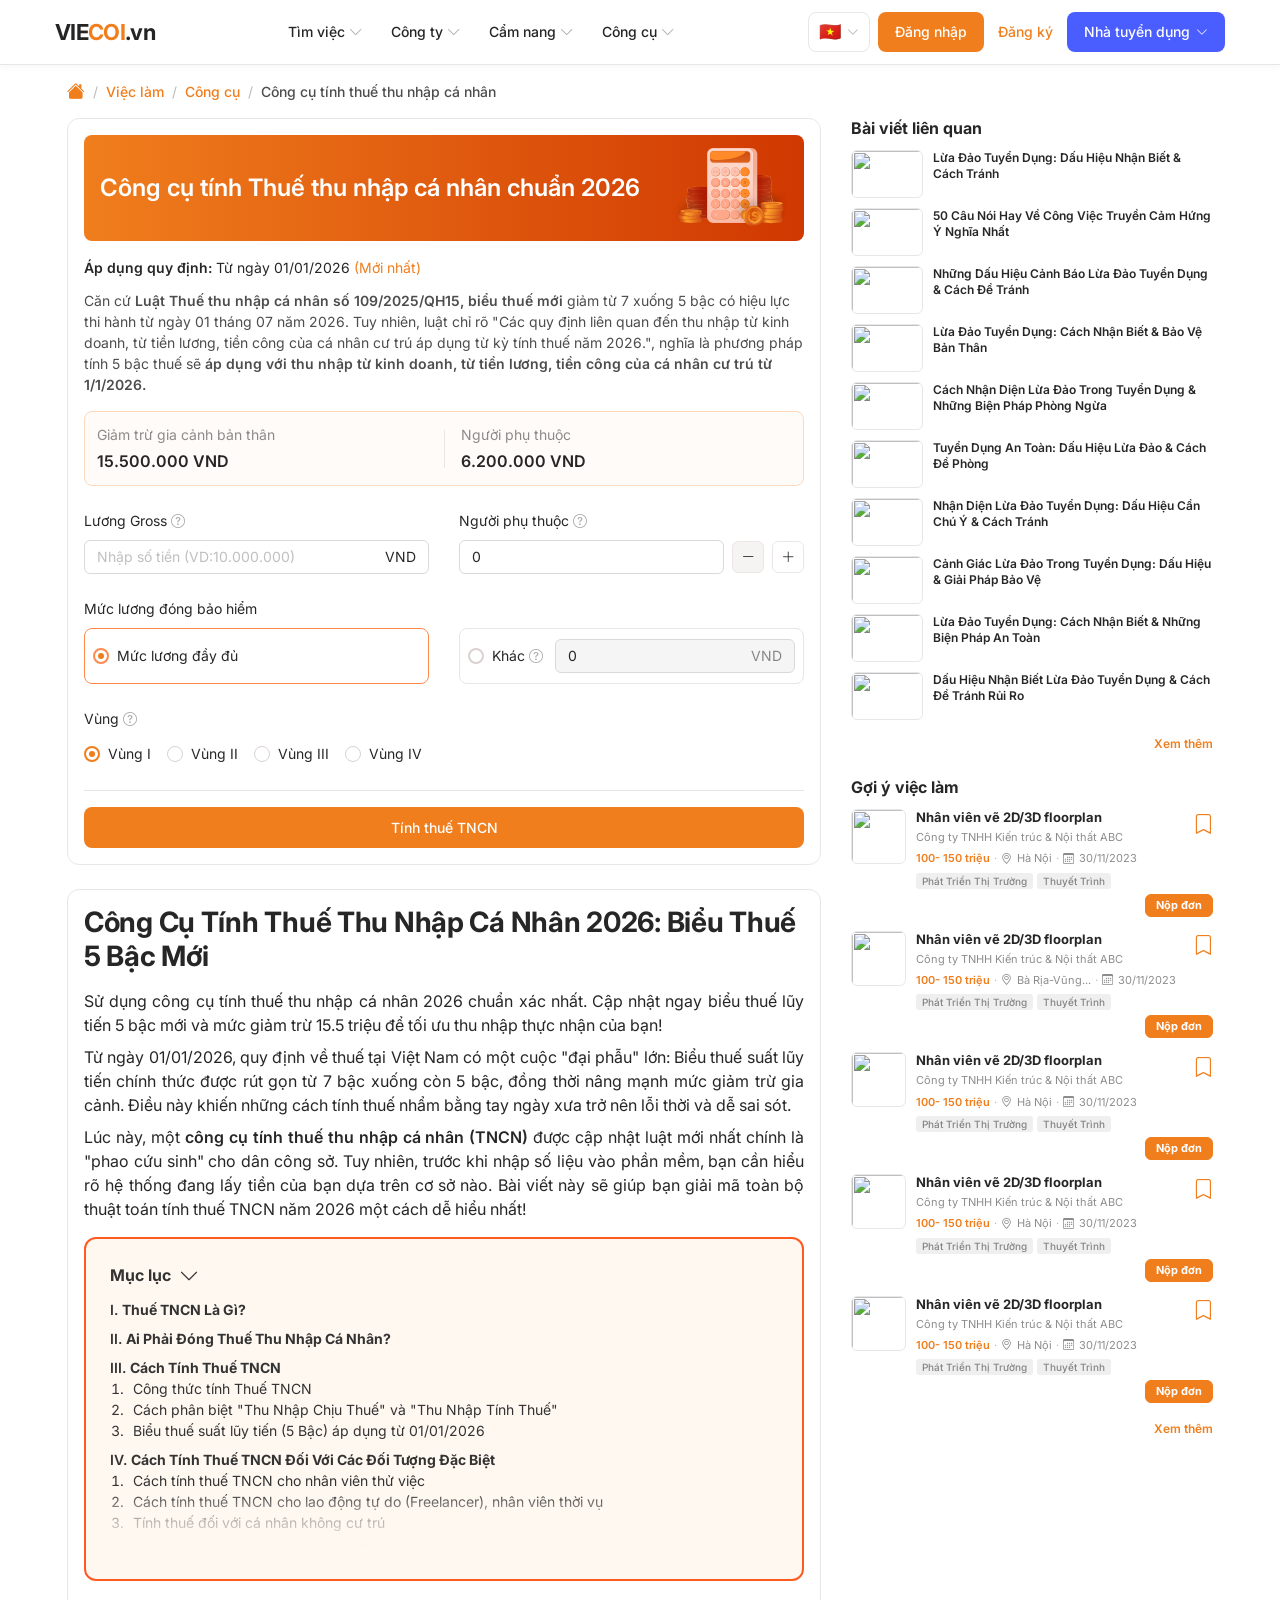
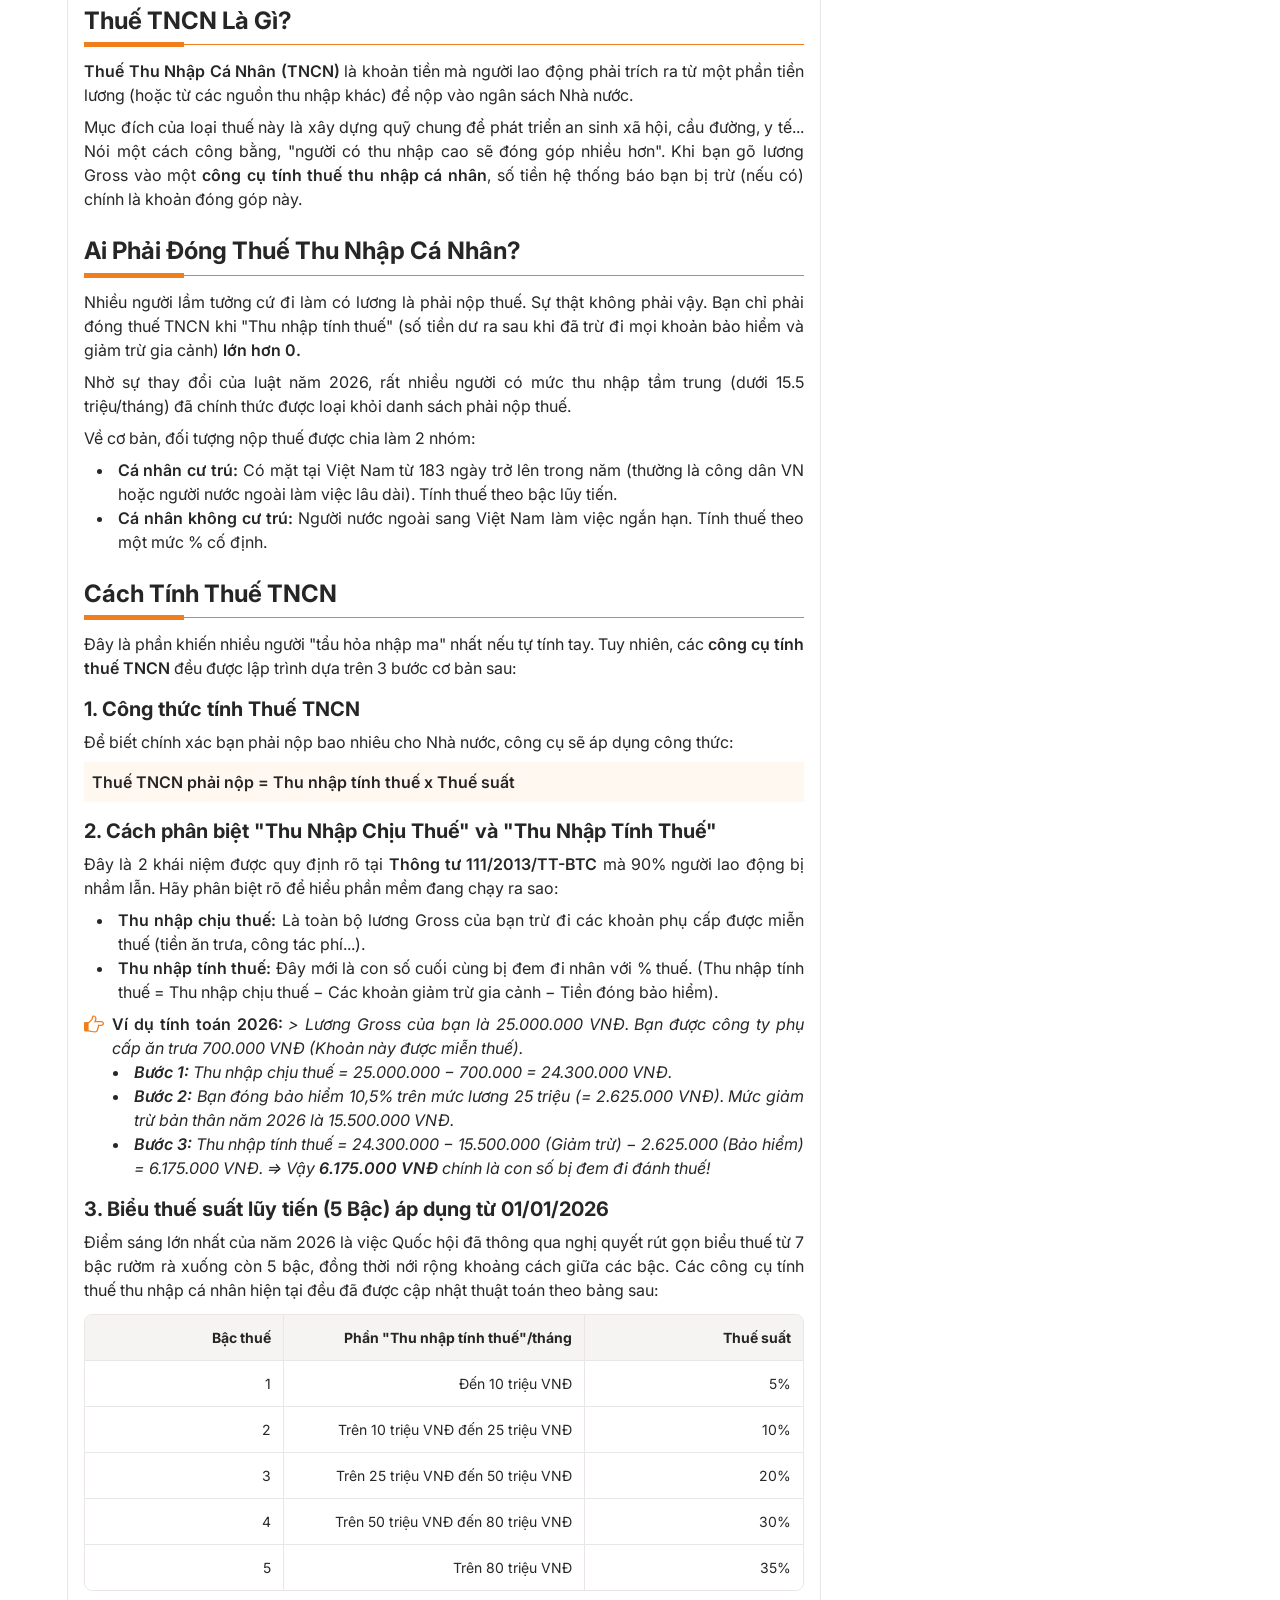
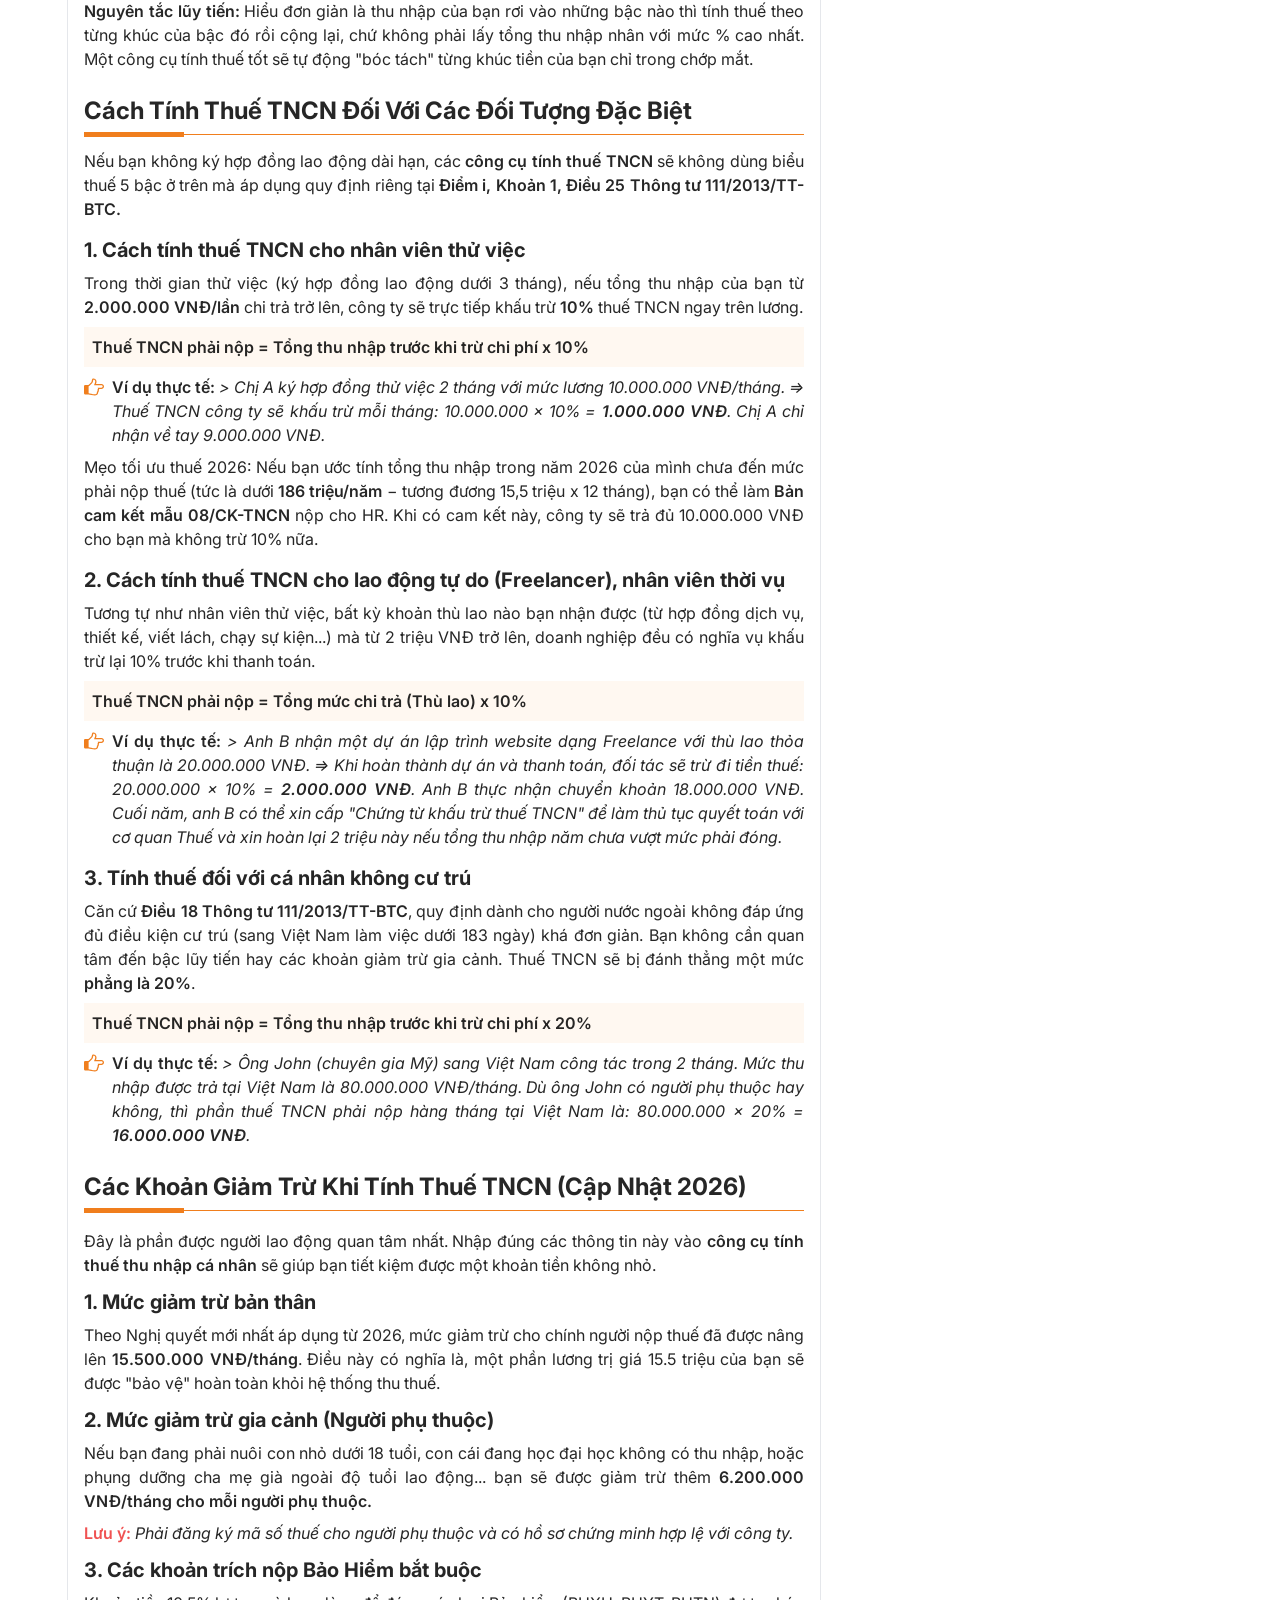
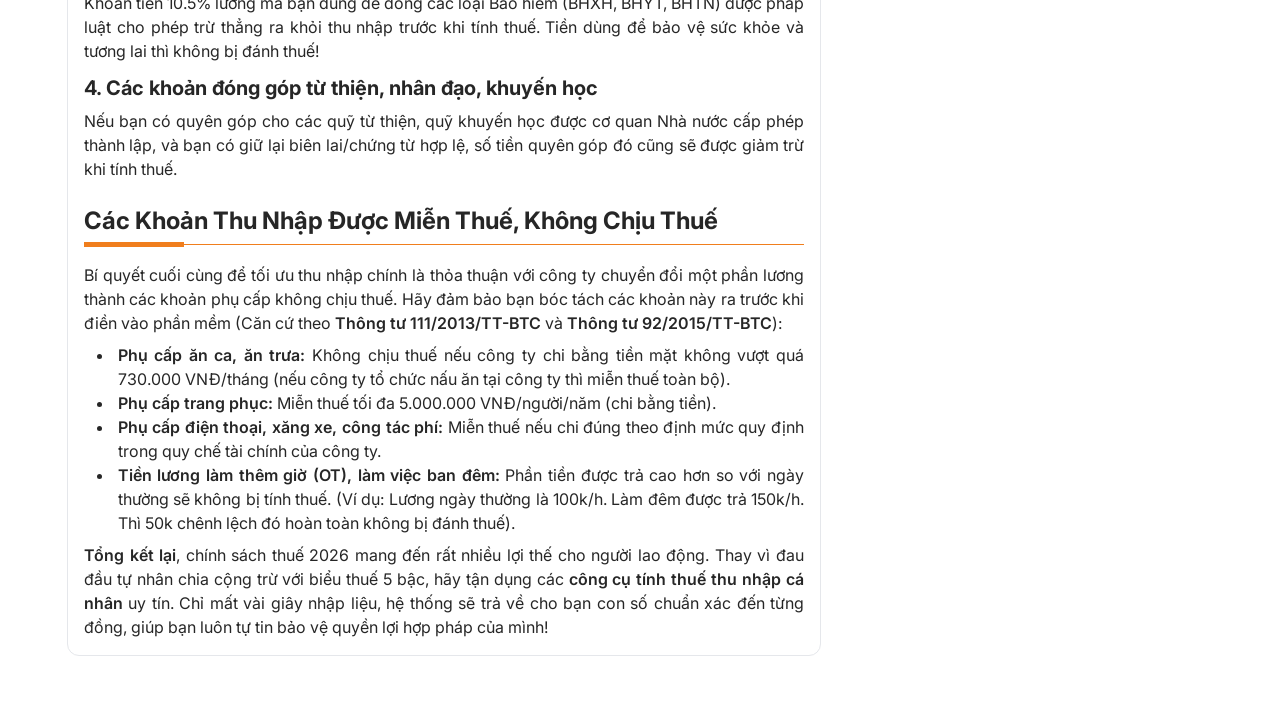
==== commit 80164eae: "BHTN: bài SEO + mục lục; sửa TOC trùng listener (app.js vs bhtn/gross-net) - Thêm bài viết gn-articl" ====
--- a/index.html
+++ b/index.html
@@ -1,4 +1,5 @@
 <!DOCTYPE html>
+<!-- Trang công cụ TNCN; bài viết SEO dưới form (gn-article) — chỉ hiển thị tại index.html, không nhúng ở trang BHTN -->
 <html lang="vi">
 <head>
   <meta charset="UTF-8">
@@ -6,10 +7,10 @@
   <title>Công cụ tính Thuế thu nhập cá nhân chuẩn 2026 | VIECOI.vn</title>
   <link rel="preconnect" href="https://fonts.googleapis.com">
   <link rel="preconnect" href="https://fonts.gstatic.com" crossorigin>
-  <link href="https://fonts.googleapis.com/css2?family=Inter:wght@400;500;600;700&display=swap" rel="stylesheet">
+  <link href="https://fonts.googleapis.com/css2?family=Inter:ital,wght@0,400;0,500;0,600;0,700;1,400;1,600&display=swap" rel="stylesheet">
   <link href="https://cdn.jsdelivr.net/npm/bootstrap@5.3.3/dist/css/bootstrap.min.css" rel="stylesheet" integrity="sha384-QWTKZyjpPEjISv5WaRU9OFeRpok6YctnYmDr5pNlyT2bRjXh0JMhjY6hW+ALEwIH" crossorigin="anonymous">
   <link rel="stylesheet" href="https://cdn.jsdelivr.net/npm/bootstrap-icons@1.11.3/font/bootstrap-icons.min.css">
-  <link rel="stylesheet" href="style.css?v=21">
+  <link rel="stylesheet" href="style.css?v=35">
 </head>
 <body>
   <header class="site-header">
@@ -293,6 +294,273 @@
                 </section>
               </div>
             </div>
+          </article>
+
+           <!-- Bài viết SEO TNCN — Figma node 41922:76864 (nội dung/mục lục TNCN); layout khối gn-article -->
+           <article class="gn-article" aria-labelledby="gn-seo-article-title" data-figma-node="41922-76864">
+            <header class="gn-article__intro">
+              <h2 id="gn-seo-article-title" class="gn-article__title">Công Cụ Tính Thuế Thu Nhập Cá Nhân 2026: Biểu Thuế 5 Bậc Mới</h2>
+              <div class="gn-article__intro-content">
+                <p class="gn-article__p">Sử dụng công cụ tính thuế thu nhập cá nhân 2026 chuẩn xác nhất. Cập nhật ngay biểu thuế lũy tiến 5 bậc mới và mức giảm trừ 15.5 triệu để tối ưu thu nhập thực nhận của bạn!</p>
+                <p class="gn-article__p">Từ ngày 01/01/2026, quy định về thuế tại Việt Nam có một cuộc &quot;đại phẫu&quot; lớn: Biểu thuế suất lũy tiến chính thức được rút gọn từ 7 bậc xuống còn 5 bậc, đồng thời nâng mạnh mức giảm trừ gia cảnh. Điều này khiến những cách tính thuế nhẩm bằng tay ngày xưa trở nên lỗi thời và dễ sai sót.</p>
+                <p class="gn-article__p">Lúc này, một <span class="gn-article__semi">công cụ tính thuế thu nhập cá nhân (TNCN)</span> được cập nhật luật mới nhất chính là &quot;phao cứu sinh&quot; cho dân công sở. Tuy nhiên, trước khi nhập số liệu vào phần mềm, bạn cần hiểu rõ hệ thống đang lấy tiền của bạn dựa trên cơ sở nào. Bài viết này sẽ giúp bạn giải mã toàn bộ thuật toán tính thuế TNCN năm 2026 một cách dễ hiểu nhất!</p>
+              </div>
+              <nav class="gn-article__toc gn-article__toc--collapsed" aria-label="Mục lục bài viết">
+                <button type="button" class="gn-article__toc-toggle" id="gn-article-toc-toggle" aria-expanded="false" aria-controls="gn-article-toc-panel" aria-label="Mở rộng mục lục">
+                  <span id="gn-article-toc-title" class="gn-article__toc-title">Mục lục</span>
+                  <i class="bi bi-chevron-up gn-article__toc-chev" aria-hidden="true"></i>
+                </button>
+                <div class="gn-article__toc-body" id="gn-article-toc-panel" role="region" aria-labelledby="gn-article-toc-title">
+                  <p class="gn-article__toc-line"><a class="gn-article__toc-link" href="#gn-article-h-gross"><span class="gn-article__toc-rom">I.</span> <span class="gn-article__toc-lead">Thuế TNCN Là Gì?</span></a></p>
+                  <p class="gn-article__toc-line"><a class="gn-article__toc-link" href="#gn-article-h-net"><span class="gn-article__toc-rom">II.</span> <span class="gn-article__toc-lead">Ai Phải Đóng Thuế Thu Nhập Cá Nhân?</span></a></p>
+                  <div class="gn-article__toc-block">
+                    <p class="gn-article__toc-line"><a class="gn-article__toc-link" href="#gn-article-h-calc-gross"><span class="gn-article__toc-rom">III.</span> <span class="gn-article__toc-lead">Cách Tính Thuế TNCN</span></a></p>
+                    <ol class="gn-article__toc-sub">
+                      <li><a class="gn-article__toc-sublink" href="#gn-article-h-calc-gross-1">Công thức tính Thuế TNCN</a></li>
+                      <li><a class="gn-article__toc-sublink" href="#gn-article-h-calc-gross-2">Cách phân biệt &quot;Thu Nhập Chịu Thuế&quot; và &quot;Thu Nhập Tính Thuế&quot;</a></li>
+                      <li><a class="gn-article__toc-sublink" href="#gn-article-h-calc-gross-3">Biểu thuế suất lũy tiến (5 Bậc) áp dụng từ 01/01/2026</a></li>
+                    </ol>
+                  </div>
+                  <div class="gn-article__toc-block">
+                    <p class="gn-article__toc-line"><a class="gn-article__toc-link" href="#gn-article-h-calc-net"><span class="gn-article__toc-rom">IV.</span> <span class="gn-article__toc-lead">Cách Tính Thuế TNCN Đối Với Các Đối Tượng Đặc Biệt</span></a></p>
+                    <ol class="gn-article__toc-sub">
+                      <li><a class="gn-article__toc-sublink" href="#gn-article-h-calc-net-1">Cách tính thuế TNCN cho nhân viên thử việc</a></li>
+                      <li><a class="gn-article__toc-sublink" href="#gn-article-h-calc-net-2">Cách tính thuế TNCN cho lao động tự do (Freelancer), nhân viên thời vụ</a></li>
+                      <li><a class="gn-article__toc-sublink" href="#gn-article-h-calc-net-3">Tính thuế đối với cá nhân không cư trú</a></li>
+                    </ol>
+                  </div>
+                  <div class="gn-article__toc-block">
+                    <p class="gn-article__toc-line"><a class="gn-article__toc-link" href="#gn-article-h-region"><span class="gn-article__toc-rom">V.</span> <span class="gn-article__toc-lead">Các Khoản Giảm Trừ Khi Tính Thuế TNCN (Cập Nhật 2026)</span></a></p>
+                    <ol class="gn-article__toc-sub">
+                      <li><a class="gn-article__toc-sublink" href="#gn-article-h-factors-1">Mức giảm trừ bản thân</a></li>
+                      <li><a class="gn-article__toc-sublink" href="#gn-article-h-factors-2">Mức giảm trừ gia cảnh (Người phụ thuộc)</a></li>
+                      <li><a class="gn-article__toc-sublink" href="#gn-article-h-factors-3">Các khoản trích nộp Bảo Hiểm bắt buộc</a></li>
+                      <li><a class="gn-article__toc-sublink" href="#gn-article-h-factors-4">Các khoản đóng góp từ thiện, nhân đạo, khuyến học</a></li>
+                    </ol>
+                  </div>
+                  <p class="gn-article__toc-line"><a class="gn-article__toc-link" href="#gn-article-h-exempt"><span class="gn-article__toc-rom">VI.</span> <span class="gn-article__toc-lead">Các Khoản Thu Nhập Được Miễn Thuế, Không Chịu Thuế</span></a></p>
+                </div>
+              </nav>
+            </header>
+
+            <section class="gn-article__section" aria-labelledby="gn-article-h-gross">
+              <div class="gn-article__h2-wrap">
+                <h2 id="gn-article-h-gross" class="gn-article__h2">Thuế TNCN Là Gì?</h2>
+                <div class="gn-article__rule" aria-hidden="true">
+                  <span class="gn-article__rule-accent"></span>
+                  <span class="gn-article__rule-line"></span>
+                </div>
+              </div>
+              <div class="gn-article__intro-content">
+                <p class="gn-article__p"><span class="gn-article__semi">Thuế Thu Nhập Cá Nhân (TNCN)</span> là khoản tiền mà người lao động phải trích ra từ một phần tiền lương (hoặc từ các nguồn thu nhập khác) để nộp vào ngân sách Nhà nước.</p>
+                <p class="gn-article__p">Mục đích của loại thuế này là xây dựng quỹ chung để phát triển an sinh xã hội, cầu đường, y tế... Nói một cách công bằng, &quot;người có thu nhập cao sẽ đóng góp nhiều hơn&quot;. Khi bạn gõ lương Gross vào một <span class="gn-article__semi">công cụ tính thuế thu nhập cá nhân</span>, số tiền hệ thống báo bạn bị trừ (nếu có) chính là khoản đóng góp này.</p>
+              </div>
+            </section>
+
+            <section class="gn-article__section" aria-labelledby="gn-article-h-net">
+              <div class="gn-article__h2-wrap">
+                <h2 id="gn-article-h-net" class="gn-article__h2">Ai Phải Đóng Thuế Thu Nhập Cá Nhân?</h2>
+                <div class="gn-article__rule" aria-hidden="true">
+                  <span class="gn-article__rule-accent"></span>
+                  <span class="gn-article__rule-line"></span>
+                </div>
+              </div>
+              <div class="gn-article__intro-content"> 
+                <p class="gn-article__p">Nhiều người lầm tưởng cứ đi làm có lương là phải nộp thuế. Sự thật không phải vậy. Bạn chỉ phải đóng thuế TNCN khi &quot;Thu nhập tính thuế&quot; (số tiền dư ra sau khi đã trừ đi mọi khoản bảo hiểm và giảm trừ gia cảnh) <span class="gn-article__semi">lớn hơn 0.</span></p>
+                <p class="gn-article__p">Nhờ sự thay đổi của luật năm 2026, rất nhiều người có mức thu nhập tầm trung (dưới 15.5 triệu/tháng) đã chính thức được loại khỏi danh sách phải nộp thuế.</p>
+                <p class="gn-article__p">Về cơ bản, đối tượng nộp thuế được chia làm 2 nhóm:</p>
+                <ul class="gn-article__list gn-article__list-24">
+                  <li><span class="gn-article__semi">Cá nhân cư trú:</span> Có mặt tại Việt Nam từ 183 ngày trở lên trong năm (thường là công dân VN hoặc người nước ngoài làm việc lâu dài). Tính thuế theo bậc lũy tiến.</li>
+                  <li><span class="gn-article__semi">Cá nhân không cư trú:</span> Người nước ngoài sang Việt Nam làm việc ngắn hạn. Tính thuế theo một mức % cố định.</li>
+                </ul>
+              </div>
+            </section>
+
+            <section class="gn-article__section gn-article__section--tight-top" aria-labelledby="gn-article-h-calc-gross">
+              <div class="gn-article__top">
+                <div class="gn-article__h2-wrap">
+                  <h2 id="gn-article-h-calc-gross" class="gn-article__h2">Cách Tính Thuế TNCN</h2>
+                  <div class="gn-article__rule" aria-hidden="true">
+                    <span class="gn-article__rule-accent"></span>
+                    <span class="gn-article__rule-line"></span>
+                  </div>
+                </div>
+                <p class="gn-article__p">Đây là phần khiến nhiều người &quot;tẩu hỏa nhập ma&quot; nhất nếu tự tính tay. Tuy nhiên, các <span class="gn-article__semi">công cụ tính thuế TNCN</span> đều được lập trình dựa trên 3 bước cơ bản sau:</p>
+              </div>
+              <div class="gn-article__stack-8">
+                <h3 id="gn-article-h-calc-gross-1" class="gn-article__h3">1. Công thức tính Thuế TNCN</h3>
+                <p class="gn-article__p">Để biết chính xác bạn phải nộp bao nhiêu cho Nhà nước, công cụ sẽ áp dụng công thức:</p>
+                <p class="gn-article__formula">Thuế TNCN phải nộp = Thu nhập tính thuế x Thuế suất</p>
+              </div>
+
+              <div class="gn-article__stack-8">
+                <h3 id="gn-article-h-calc-gross-2" class="gn-article__h3">2. Cách phân biệt &quot;Thu Nhập Chịu Thuế&quot; và &quot;Thu Nhập Tính Thuế&quot;</h3>
+                <p class="gn-article__p">Đây là 2 khái niệm được quy định rõ tại <span class="gn-article__semi">Thông tư 111/2013/TT-BTC</span> mà 90% người lao động bị nhầm lẫn. Hãy phân biệt rõ để hiểu phần mềm đang chạy ra sao:</p>
+                <ul class="gn-article__list gn-article__list-24">
+                  <li><span class="gn-article__semi">Thu nhập chịu thuế:</span> Là toàn bộ lương Gross của bạn trừ đi các khoản phụ cấp được miễn thuế (tiền ăn trưa, công tác phí...).</li>
+                  <li><span class="gn-article__semi">Thu nhập tính thuế:</span> Đây mới là con số cuối cùng bị đem đi nhân với % thuế. (Thu nhập tính thuế = Thu nhập chịu thuế − Các khoản giảm trừ gia cảnh − Tiền đóng bảo hiểm).</li>
+                </ul>
+                <div class="gn-article__callout">
+                  <img class="gn-article__hand" src="assets/gn-article-hand.svg" width="20" height="20" alt="" aria-hidden="true">
+                  <div class="gn-article__callout-body">
+                    <p class="gn-article__p"><span class="gn-article__semi">Ví dụ tính toán 2026:</span> <span class="gn-article__italic">&gt; Lương Gross của bạn là 25.000.000 VNĐ. Bạn được công ty phụ cấp ăn trưa 700.000 VNĐ (Khoản này được miễn thuế).</span></p>
+                    <ul class="gn-article__list gn-article__list--callout-steps">
+                      <li><span class="gn-article__semi-italic">Bước 1:</span> Thu nhập chịu thuế = 25.000.000 − 700.000 = 24.300.000 VNĐ.</li>
+                      <li><span class="gn-article__semi-italic">Bước 2:</span> Bạn đóng bảo hiểm 10,5% trên mức lương 25 triệu (= 2.625.000 VNĐ). Mức giảm trừ bản thân năm 2026 là 15.500.000 VNĐ.</li>
+                      <li><span class="gn-article__semi-italic">Bước 3:</span> Thu nhập tính thuế = 24.300.000 − 15.500.000 (Giảm trừ) − 2.625.000 (Bảo hiểm) = 6.175.000 VNĐ. =&gt; Vậy <span class="gn-article__semi-italic">6.175.000 VNĐ</span> chính là con số bị đem đi đánh thuế!</li>
+                    </ul>
+                  </div>
+                </div>
+              </div>
+              <div class="gn-article__stack-8">
+                <h3 id="gn-article-h-calc-gross-3" class="gn-article__h3">3. Biểu thuế suất lũy tiến (5 Bậc) áp dụng từ 01/01/2026</h3>
+                <div class="gn-article__stack-12">
+                  <p class="gn-article__p">Điểm sáng lớn nhất của năm 2026 là việc Quốc hội đã thông qua nghị quyết rút gọn biểu thuế từ 7 bậc rườm rà xuống còn 5 bậc, đồng thời nới rộng khoảng cách giữa các bậc. Các công cụ tính thuế thu nhập cá nhân hiện tại đều đã được cập nhật thuật toán theo bảng sau:</p>
+                  <div class="gn-article__table-wrap">
+                    <table class="gn-article__table gn-article__table--tax">
+                      <thead>
+                        <tr>
+                          <th scope="col">Bậc thuế</th>
+                          <th class="gn-article__table-col-bracket" scope="col">Phần &quot;Thu nhập tính thuế&quot;/tháng</th>
+                          <th scope="col">Thuế suất</th>
+                        </tr>
+                      </thead>
+                      <tbody>
+                        <tr>
+                          <th scope="row">1</th>
+                          <td>Đến 10 triệu VNĐ</td>
+                          <td>5%</td>
+                        </tr>
+                        <tr>
+                          <th scope="row">2</th>
+                          <td>Trên 10 triệu VNĐ đến 25 triệu VNĐ</td>
+                          <td>10%</td>
+                        </tr>
+                        <tr>
+                          <th scope="row">3</th>
+                          <td>Trên 25 triệu VNĐ đến 50 triệu VNĐ</td>
+                          <td>20%</td>
+                        </tr>
+                        <tr>
+                          <th scope="row">4</th>
+                          <td>Trên 50 triệu VNĐ đến 80 triệu VNĐ</td>
+                          <td>30%</td>
+                        </tr>
+                        <tr>
+                          <th scope="row">5</th>
+                          <td>Trên 80 triệu VNĐ</td>
+                          <td>35%</td>
+                        </tr>
+                      </tbody>
+                    </table>
+                  </div>
+                </div>
+                <p class="gn-article__p"><span class="gn-article__semi">Nguyên tắc lũy tiến:</span> Hiểu đơn giản là thu nhập của bạn rơi vào những bậc nào thì tính thuế theo từng khúc của bậc đó rồi cộng lại, chứ không phải lấy tổng thu nhập nhân với mức % cao nhất. Một công cụ tính thuế tốt sẽ tự động &quot;bóc tách&quot; từng khúc tiền của bạn chỉ trong chớp mắt.</p>
+              </div>
+            </section>
+
+            <section class="gn-article__section gn-article__section--tight-top" aria-labelledby="gn-article-h-calc-net">
+              <div class="gn-article__top">
+                <div class="gn-article__h2-wrap">
+                  <h2 id="gn-article-h-calc-net" class="gn-article__h2">Cách Tính Thuế TNCN Đối Với Các Đối Tượng Đặc Biệt</h2>
+                  <div class="gn-article__rule" aria-hidden="true">
+                    <span class="gn-article__rule-accent"></span>
+                    <span class="gn-article__rule-line"></span>
+                  </div>
+                </div>
+                <p class="gn-article__p">Nếu bạn không ký hợp đồng lao động dài hạn, các <span class="gn-article__semi">công cụ tính thuế TNCN</span> sẽ không dùng biểu thuế 5 bậc ở trên mà áp dụng quy định riêng tại <span class="gn-article__semi">Điểm i, Khoản 1, Điều 25 Thông tư 111/2013/TT-BTC.</span></p>
+              </div>
+              <div class="gn-article__stack-8">
+                <h3 id="gn-article-h-calc-net-1" class="gn-article__h3">1. Cách tính thuế TNCN cho nhân viên thử việc</h3>
+                <p class="gn-article__p">Trong thời gian thử việc (ký hợp đồng lao động dưới 3 tháng), nếu tổng thu nhập của bạn từ <span class="gn-article__semi">2.000.000 VNĐ/lần</span> chi trả trở lên, công ty sẽ trực tiếp khấu trừ <span class="gn-article__semi">10%</span> thuế TNCN ngay trên lương.</p>
+                <p class="gn-article__formula">Thuế TNCN phải nộp = Tổng thu nhập trước khi trừ chi phí x 10%</p>
+                <div class="gn-article__callout">
+                  <img class="gn-article__hand" src="assets/gn-article-hand.svg" width="20" height="20" alt="" aria-hidden="true">
+                  <div class="gn-article__callout-body">
+                    <p class="gn-article__p"><span class="gn-article__semi">Ví dụ thực tế:</span> <span class="gn-article__italic">&gt; Chị A ký hợp đồng thử việc 2 tháng với mức lương 10.000.000 VNĐ/tháng. =&gt; Thuế TNCN công ty sẽ khấu trừ mỗi tháng: 10.000.000 x 10% = </span><span class="gn-article__semi gn-article__italic">1.000.000 VNĐ</span><span class="gn-article__italic">. Chị A chỉ nhận về tay 9.000.000 VNĐ.</span></p>
+                  </div>
+                </div>
+                <p class="gn-article__p">Mẹo tối ưu thuế 2026: Nếu bạn ước tính tổng thu nhập trong năm 2026 của mình chưa đến mức phải nộp thuế (tức là dưới <span class="gn-article__semi">186 triệu/năm</span> − tương đương 15,5 triệu x 12 tháng), bạn có thể làm <span class="gn-article__semi">Bản cam kết mẫu 08/CK-TNCN</span> nộp cho HR. Khi có cam kết này, công ty sẽ trả đủ 10.000.000 VNĐ cho bạn mà không trừ 10% nữa.</p>
+              </div>
+              <div class="gn-article__stack-8">
+                <h3 id="gn-article-h-calc-net-2" class="gn-article__h3">2. Cách tính thuế TNCN cho lao động tự do (Freelancer), nhân viên thời vụ</h3>
+                <p class="gn-article__p">Tương tự như nhân viên thử việc, bất kỳ khoản thù lao nào bạn nhận được (từ hợp đồng dịch vụ, thiết kế, viết lách, chạy sự kiện...) mà từ 2 triệu VNĐ trở lên, doanh nghiệp đều có nghĩa vụ khấu trừ lại 10% trước khi thanh toán.</p>
+                <p class="gn-article__formula">Thuế TNCN phải nộp = Tổng mức chi trả (Thù lao) x 10%</p>
+                <div class="gn-article__callout">
+                  <img class="gn-article__hand" src="assets/gn-article-hand.svg" width="20" height="20" alt="" aria-hidden="true">
+                  <div class="gn-article__callout-body">
+                    <p class="gn-article__p"><span class="gn-article__semi">Ví dụ thực tế:</span> <span class="gn-article__italic">&gt; Anh B nhận một dự án lập trình website dạng Freelance với thù lao thỏa thuận là 20.000.000 VNĐ. =&gt; Khi hoàn thành dự án và thanh toán, đối tác sẽ trừ đi tiền thuế: 20.000.000 x 10% = </span><span class="gn-article__semi gn-article__italic">2.000.000 VNĐ</span><span class="gn-article__italic">. Anh B thực nhận chuyển khoản 18.000.000 VNĐ. Cuối năm, anh B có thể xin cấp &quot;Chứng từ khấu trừ thuế TNCN&quot; để làm thủ tục quyết toán với cơ quan Thuế và xin hoàn lại 2 triệu này nếu tổng thu nhập năm chưa vượt mức phải đóng.</span></p>
+                  </div>
+                </div>
+              </div>
+              <div class="gn-article__stack-8">
+                <h3 id="gn-article-h-calc-net-3" class="gn-article__h3">3. Tính thuế đối với cá nhân không cư trú</h3>
+                <p class="gn-article__p">Căn cứ <span class="gn-article__semi">Điều 18 Thông tư 111/2013/TT-BTC</span>, quy định dành cho người nước ngoài không đáp ứng đủ điều kiện cư trú (sang Việt Nam làm việc dưới 183 ngày) khá đơn giản. Bạn không cần quan tâm đến bậc lũy tiến hay các khoản giảm trừ gia cảnh. Thuế TNCN sẽ bị đánh thẳng một mức <span class="gn-article__semi">phẳng là 20%</span>.</p>
+                <p class="gn-article__formula">Thuế TNCN phải nộp = Tổng thu nhập trước khi trừ chi phí x 20%</p>
+                <div class="gn-article__callout">
+                  <img class="gn-article__hand" src="assets/gn-article-hand.svg" width="20" height="20" alt="" aria-hidden="true">
+                  <div class="gn-article__callout-body">
+                    <p class="gn-article__p"><span class="gn-article__semi">Ví dụ thực tế:</span> <span class="gn-article__italic">&gt; Ông John (chuyên gia Mỹ) sang Việt Nam công tác trong 2 tháng. Mức thu nhập được trả tại Việt Nam là 80.000.000 VNĐ/tháng. Dù ông John có người phụ thuộc hay không, thì phần thuế TNCN phải nộp hàng tháng tại Việt Nam là: 80.000.000 x 20% = </span><span class="gn-article__semi gn-article__italic">16.000.000 VNĐ</span><span class="gn-article__italic">.</span></p>
+                  </div>
+                </div>
+              </div>
+            </section>
+
+            <section class="gn-article__section gn-article__section--tight-top" aria-labelledby="gn-article-h-region">
+              <div class="gn-article__top">
+                <div class="gn-article__h2-wrap">
+                  <h2 id="gn-article-h-region" class="gn-article__h2">Các Khoản Giảm Trừ Khi Tính Thuế TNCN (Cập Nhật 2026)</h2>
+                  <div class="gn-article__rule" aria-hidden="true">
+                    <span class="gn-article__rule-accent"></span>
+                    <span class="gn-article__rule-line"></span>
+                  </div>
+                </div>
+              </div>
+              <div class="gn-article__section-lead">
+                <p class="gn-article__p">Đây là phần được người lao động quan tâm nhất. Nhập đúng các thông tin này vào <span class="gn-article__semi">công cụ tính thuế thu nhập cá nhân</span> sẽ giúp bạn tiết kiệm được một khoản tiền không nhỏ.</p>
+                <div class="gn-article__stack-8">
+                  <h3 id="gn-article-h-factors-1" class="gn-article__h3">1. Mức giảm trừ bản thân</h3>
+                  <p class="gn-article__p">Theo Nghị quyết mới nhất áp dụng từ 2026, mức giảm trừ cho chính người nộp thuế đã được nâng lên <span class="gn-article__semi">15.500.000 VNĐ/tháng</span>. Điều này có nghĩa là, một phần lương trị giá 15.5 triệu của bạn sẽ được &quot;bảo vệ&quot; hoàn toàn khỏi hệ thống thu thuế.</p>
+                </div>
+                <div class="gn-article__stack-8">
+                  <h3 id="gn-article-h-factors-2" class="gn-article__h3">2. Mức giảm trừ gia cảnh (Người phụ thuộc)</h3>
+                  <p class="gn-article__p">Nếu bạn đang phải nuôi con nhỏ dưới 18 tuổi, con cái đang học đại học không có thu nhập, hoặc phụng dưỡng cha mẹ già ngoài độ tuổi lao động... bạn sẽ được giảm trừ thêm <span class="gn-article__semi">6.200.000 VNĐ/tháng cho mỗi người phụ thuộc.</span></p>
+                  <p class="gn-article__note"><span class="gn-article__note-kicker gn-article__note-kicker--alt">Lưu ý:</span> <span class="gn-article__italic">Phải đăng ký mã số thuế cho người phụ thuộc và có hồ sơ chứng minh hợp lệ với công ty.</span></p>
+                </div>
+                <div class="gn-article__stack-8">
+                  <h3 id="gn-article-h-factors-3" class="gn-article__h3">3. Các khoản trích nộp Bảo Hiểm bắt buộc</h3>
+                  <p class="gn-article__p">Khoản tiền 10.5% lương mà bạn dùng để đóng các loại Bảo hiểm (BHXH, BHYT, BHTN) được pháp luật cho phép trừ thẳng ra khỏi thu nhập trước khi tính thuế. Tiền dùng để bảo vệ sức khỏe và tương lai thì không bị đánh thuế!</p>
+                </div>
+                <div class="gn-article__stack-8">
+                  <h3 id="gn-article-h-factors-4" class="gn-article__h3">4. Các khoản đóng góp từ thiện, nhân đạo, khuyến học</h3>
+                  <p class="gn-article__p">Nếu bạn có quyên góp cho các quỹ từ thiện, quỹ khuyến học được cơ quan Nhà nước cấp phép thành lập, và bạn có giữ lại biên lai/chứng từ hợp lệ, số tiền quyên góp đó cũng sẽ được giảm trừ khi tính thuế.</p>
+                </div>
+              </div>
+            </section>
+
+            <section class="gn-article__section gn-article__section--tight-top" aria-labelledby="gn-article-h-exempt">
+              <div class="gn-article__top">
+                <div class="gn-article__h2-wrap">
+                  <h2 id="gn-article-h-exempt" class="gn-article__h2">Các Khoản Thu Nhập Được Miễn Thuế, Không Chịu Thuế</h2>
+                  <div class="gn-article__rule" aria-hidden="true">
+                    <span class="gn-article__rule-accent"></span>
+                    <span class="gn-article__rule-line"></span>
+                  </div>
+                </div>
+              </div>
+              <div class="gn-article__section-lead">
+                <div class="gn-article__stack-8">
+                  <p class="gn-article__p">Bí quyết cuối cùng để tối ưu thu nhập chính là thỏa thuận với công ty chuyển đổi một phần lương thành các khoản phụ cấp không chịu thuế. Hãy đảm bảo bạn bóc tách các khoản này ra trước khi điền vào phần mềm (Căn cứ theo <span class="gn-article__semi">Thông tư 111/2013/TT-BTC</span> và <span class="gn-article__semi">Thông tư 92/2015/TT-BTC</span>):</p>
+                  <ul class="gn-article__list gn-article__list-24">
+                    <li><span class="gn-article__semi">Phụ cấp ăn ca, ăn trưa:</span> Không chịu thuế nếu công ty chi bằng tiền mặt không vượt quá 730.000 VNĐ/tháng (nếu công ty tổ chức nấu ăn tại công ty thì miễn thuế toàn bộ).</li>
+                    <li><span class="gn-article__semi">Phụ cấp trang phục:</span> Miễn thuế tối đa 5.000.000 VNĐ/người/năm (chi bằng tiền).</li>
+                    <li><span class="gn-article__semi">Phụ cấp điện thoại, xăng xe, công tác phí:</span> Miễn thuế nếu chi đúng theo định mức quy định trong quy chế tài chính của công ty.</li>
+                    <li><span class="gn-article__semi">Tiền lương làm thêm giờ (OT), làm việc ban đêm:</span> Phần tiền được trả cao hơn so với ngày thường sẽ không bị tính thuế. (Ví dụ: Lương ngày thường là 100k/h. Làm đêm được trả 150k/h. Thì 50k chênh lệch đó hoàn toàn không bị đánh thuế).</li>
+                  </ul>
+                  <p class="gn-article__p"><span class="gn-article__semi">Tổng kết lại</span>, chính sách thuế 2026 mang đến rất nhiều lợi thế cho người lao động. Thay vì đau đầu tự nhân chia cộng trừ với biểu thuế 5 bậc, hãy tận dụng các <span class="gn-article__semi">công cụ tính thuế thu nhập cá nhân</span> uy tín. Chỉ mất vài giây nhập liệu, hệ thống sẽ trả về cho bạn con số chuẩn xác đến từng đồng, giúp bạn luôn tự tin bảo vệ quyền lợi hợp pháp của mình!</p>
+                </div>
+              </div>
+            </section>
           </article>
         </div>
 
--- a/style.css
+++ b/style.css
@@ -7,6 +7,7 @@
   --bs-body-font-family: var(--font-sans);
   --primary-js: #f07e1d;
   --primary-js-hover: #e56f12;
+  --red-500: #F05252;
   --orange-600: #d03801;
   --orange-400: #ff8a4c;
   --orange-200: #fcd9bd;
@@ -588,7 +589,535 @@
   color: var(--primary-js);
 }
 
+/* Bài viết dưới công cụ Gross–Net — Figma 41911:58432 */
+.gn-article {
+  display: flex;
+  flex-direction: column;
+  gap: 24px;
+  padding: 16px;
+  background: var(--white);
+  border: 1px solid var(--border);
+  border-radius: var(--radius-lg);
+  color: var(--text-85);
+  font-family: var(--font-sans), system-ui, -apple-system, sans-serif;
+}
+
+.gn-article__intro {
+  display: flex;
+  flex-direction: column;
+  gap: 16px;
+}
+
+/* Mục lục — Figma 41936:17499 */
+.gn-article__toc {
+  display: flex;
+  flex-direction: column;
+  gap: 12px;
+  padding: 24px;
+  background: var(--orange-50);
+  border: 2px solid #ff5a1f;
+  border-radius: var(--radius-lg);
+  color: #333;
+  box-sizing: border-box;
+}
+
+/* Thu gọn: tổng chiều cao khối mục lục = 344px (theo spec) */
+.gn-article__toc--collapsed {
+  height: 344px;
+  overflow: hidden;
+}
+
+.gn-article__toc--collapsed .gn-article__toc-body {
+  flex: 1 1 auto;
+  min-height: 0;
+  overflow: hidden;
+  position: relative;
+}
+
+/* Lớp phủ mờ dưới cùng khi thu gọn — không dùng scroll (tham chiếu UX Viecoi cam nang) */
+.gn-article__toc--collapsed .gn-article__toc-body::after {
+  content: "";
+  position: absolute;
+  left: 0;
+  right: 0;
+  bottom: 0;
+  height: 64px;
+  z-index: 1;
+  /* Chặn bấm nhầm vào link bị cắt nửa; mở rộng bằng nút Mục lục */
+  pointer-events: auto;
+  background: linear-gradient(
+    180deg,
+    rgba(255, 248, 241, 0) 0%,
+    rgba(255, 248, 241, 0.55) 35%,
+    var(--orange-50) 88%,
+    var(--orange-50) 100%
+  );
+}
+
+.gn-article__toc-toggle {
+  display: flex;
+  align-items: center;
+  gap: 8px;
+  width: 100%;
+  margin: 0;
+  padding: 0;
+  border: 0;
+  background: transparent;
+  font: inherit;
+  color: #333;
+  text-align: left;
+  cursor: pointer;
+  border-radius: 4px;
+}
+
+.gn-article__toc-toggle:hover {
+  color: #1a1a1a;
+}
+
+.gn-article__toc-toggle:focus-visible {
+  outline: 2px solid var(--primary-js);
+  outline-offset: 2px;
+}
+
+.gn-article__toc-title {
+  margin: 0;
+  font-size: 16px;
+  font-weight: 700;
+  line-height: 1.5;
+  color: inherit;
+}
+
+.gn-article__toc-chev {
+  flex-shrink: 0;
+  font-size: 20px;
+  line-height: 1;
+  color: inherit;
+  transition: transform 0.2s ease;
+}
+
+.gn-article__toc--collapsed .gn-article__toc-chev {
+  transform: rotate(180deg);
+}
+
+.gn-article__toc-body {
+  display: flex;
+  flex-direction: column;
+  gap: 8px;
+  font-size: 14px;
+  line-height: 1.5;
+}
+
+.gn-article__toc-line {
+  margin: 0;
+}
+
+.gn-article__toc-link {
+  color: #333;
+  text-decoration: none;
+}
+
+.gn-article__toc-link:hover {
+  text-decoration: underline;
+}
+
+.gn-article__toc-rom {
+  font-weight: 600;
+}
+
+.gn-article__toc-lead {
+  font-weight: 700;
+}
+
+/* Khối mục cha + ol: Figma không gap giữa dòng La Mã và danh sách con (p mb-0 + ol) */
+.gn-article__toc-block {
+  display: flex;
+  flex-direction: column;
+  gap: 0;
+}
+
+.gn-article__toc-sub {
+  margin: 0;
+  padding: 0;
+  padding-inline-start: 1.125rem;
+  list-style: decimal;
+  list-style-position: outside;
+  font-size: 14px;
+  font-weight: 400;
+  line-height: 1.5;
+  color: #333;
+}
+
+.gn-article__toc-sub li {
+  margin: 0;
+  padding-inline-start: 0.35em;
+}
+
+.gn-article__toc-sublink {
+  color: #333;
+  text-decoration: none;
+  font-weight: 400;
+}
+
+.gn-article__toc-sublink:hover {
+  text-decoration: underline;
+}
+
+.gn-article__italic {
+  font-style: italic;
+}
+
+.gn-article__semi-italic {
+  font-style: italic;
+  font-weight: 600;
+}
+
+.gn-article__title {
+  margin: 0;
+  font-size: 28px;
+  font-weight: 700;
+  line-height: 1.2;
+  letter-spacing: -0.28px;
+  color: var(--text-85);
+}
+
+.gn-article__intro-content {
+  gap: 8px;
+  display: flex;
+  flex-direction: column;
+}
+
+.gn-article__top {
+  gap: 12px;
+  display: flex;
+  flex-direction: column;
+}
+
+/* Khối nội dung sau H2 (intro + các mục con) — Figma gap 12px giữa intro và từng nhóm */
+.gn-article__section-lead {
+  display: flex;
+  flex-direction: column;
+  gap: 12px;
+}
+
+/* Ví dụ trong callout: các bước in nghiêng, nhãn Bước in đậm nghiêng */
+.gn-article__list--callout-steps {
+  font-style: italic;
+}
+
+.gn-article__list--callout-steps .gn-article__semi-italic {
+  font-style: italic;
+  font-weight: 600;
+}
+
+.gn-article__semi.gn-article__italic {
+  font-weight: 600;
+  font-style: italic;
+}
+
+.gn-article__p {
+  margin: 0;
+  font-size: 16px;
+  font-weight: 400;
+  line-height: 1.5;
+  text-align: justify;
+  color: var(--text-85);
+}
+
+.gn-article__semi {
+  font-weight: 600;
+}
+
+.note_red {
+  color: var(--red-500);
+}
+
+.gn-article__section {
+  display: flex;
+  flex-direction: column;
+  gap: 12px;
+}
+
+.gn-article__section--tight-top {
+  gap: 16px;
+}
+
+.gn-article__h2-wrap {
+  display: flex;
+  flex-direction: column;
+  gap: 6px;
+}
+
+.gn-article__h2 {
+  margin: 0;
+  font-size: 24px;
+  font-weight: 700;
+  line-height: 1.3;
+  color: var(--text-85);
+  scroll-margin-top: calc(var(--site-header-offset) + 16px);
+}
+
+.gn-article__rule {
+  position: relative;
+  width: 100%;
+  height: 5px;
+}
+
+.gn-article__rule-accent {
+  position: absolute;
+  left: 0;
+  top: 0;
+  z-index: 1;
+  width: 100px;
+  height: 5px;
+  background: var(--primary-js);
+  border: 1px solid var(--primary-js);
+  box-sizing: border-box;
+}
+
+.gn-article__rule-line {
+  position: absolute;
+  left: 0;
+  right: 0;
+  top: 2px;
+  height: 1px;
+  background: var(--primary-js);
+}
+
+.gn-article__h3 {
+  margin: 0;
+  font-size: 20px;
+  font-weight: 700;
+  line-height: 1.3;
+  color: var(--text-85);
+  scroll-margin-top: calc(var(--site-header-offset) + 16px);
+}
+
+.gn-article__stack-8 {
+  display: flex;
+  flex-direction: column;
+  gap: 8px;
+}
+
+.gn-article__stack-12 {
+  display: flex;
+  flex-direction: column;
+  gap: 12px;
+}
+
+.gn-article__formula {
+  margin: 0;
+  padding: 8px;
+  font-size: 16px;
+  font-weight: 600;
+  line-height: 1.5;
+  text-align: justify;
+  color: var(--text-85);
+  background: var(--orange-50);
+}
+
+.gn-article__callout {
+  display: flex;
+  align-items: flex-start;
+  gap: 8px;
+}
+
+.gn-article__hand {
+  flex-shrink: 0;
+  width: 20px;
+  height: 20px;
+  margin-top: 2px;
+}
+
+.gn-article__callout-body {
+  flex: 1 1 0;
+  min-width: 0;
+  font-size: 16px;
+  line-height: 1.5;
+  text-align: justify;
+  color: var(--text-85);
+  margin-bottom: 0;
+}
+
+.gn-article__callout-body .gn-article__list {
+  margin-top: 8px;
+}
+
+.gn-article__callout-body .gn-article__italic {
+  font-style: italic;
+}
+
+.gn-article__callout-body .gn-article__semi-italic {
+  font-style: italic;
+  font-weight: 600;
+}
+
+.gn-article__list-24 {
+  padding-left: 24px !important;
+}
+
+.gn-article ul.gn-article__list {
+  margin: 0;
+  padding: 0 0 0 12px;
+  list-style: disc;
+  list-style-position: outside;
+  font-size: 16px;
+  line-height: 1.5;
+  text-align: justify;
+  color: var(--text-85);
+}
+
+
+
+.gn-article ul.gn-article__list li {
+  margin: 0 0 0 0.35em;
+  padding-left: 0.25em;
+}
+
+.gn-article ul.gn-article__list li:last-child {
+  margin-bottom: 0;
+}
+
+.gn-article ol.gn-article__list {
+  margin: 0;
+  padding: 0 0 0 12px;
+  list-style: decimal;
+  list-style-position: outside;
+  font-size: 16px;
+  line-height: 1.5;
+  text-align: justify;
+  color: var(--text-85);
+}
+
+.gn-article ol.gn-article__list li {
+  margin: 0 0 0 0.35em;
+  padding-left: 0.25em;
+}
+
+.gn-article ol.gn-article__list li:last-child {
+  margin-bottom: 0;
+}
+
+.gn-article__note {
+  margin: 0;
+  font-size: 16px;
+  line-height: 1.5;
+  text-align: justify;
+  color: var(--text-85);
+}
+
+.gn-article__note-kicker {
+  font-weight: 600;
+  color: #e02424;
+}
+
+.gn-article__note-kicker--alt {
+  color: #f05252;
+}
+
+.gn-article__note .gn-article__italic {
+  font-style: italic;
+}
+
+.gn-article__note .gn-article__semi-italic {
+  font-style: italic;
+  font-weight: 600;
+}
+
+.gn-article__table-wrap {
+  width: 100%;
+  overflow-x: auto;
+  -webkit-overflow-scrolling: touch;
+}
+
+.gn-article__table {
+  width: 100%;
+  min-width: 520px;
+  border-collapse: separate;
+  border-spacing: 0;
+  font-size: 14px;
+  line-height: 1.5;
+  color: var(--text-85);
+  border: 1px solid var(--figma-gray-200);
+  border-radius: var(--radius);
+  overflow: hidden;
+}
+
+.gn-article__table th,
+.gn-article__table td {
+  padding: 12px;
+  text-align: right;
+  vertical-align: middle;
+  border-bottom: 1px solid var(--gray-200);
+  border-right: 1px solid var(--figma-gray-200);
+  background: var(--white);
+}
+
+.gn-article__table th:last-child,
+.gn-article__table td:last-child {
+  border-right: none;
+}
+
+.gn-article__table thead th {
+  min-height: 66px;
+  font-weight: 700;
+  background: var(--gray-100);
+}
+
+.gn-article__table thead th:first-child {
+  border-top-left-radius: var(--radius);
+}
+
+.gn-article__table thead th:last-child {
+  border-top-right-radius: var(--radius);
+}
+
+.gn-article__table tbody tr:last-child td:last-child {
+  border-bottom-right-radius: var(--radius);
+}
+
+.gn-article__table tbody tr:last-child th:first-child,
+.gn-article__table tbody tr:last-child td:first-child {
+  border-bottom-left-radius: var(--radius);
+}
+
+.gn-article__table tbody tr:last-child th,
+.gn-article__table tbody tr:last-child td {
+  border-bottom: none;
+}
+
+.gn-article__table tbody th {
+  font-weight: 400;
+}
+
+.gn-article__table tbody td:not(:first-child) {
+  font-weight: 400;
+}
+
+.gn-article__table--tax .gn-article__table-col-bracket {
+  width: 42%;
+  min-width: 200px;
+}
+
+.gn-article__table td:first-child,
+.gn-article__table th:first-child {
+  white-space: nowrap;
+}
+
+.gn-article__table--regions .gn-article__cell-area {
+  text-align: right;
+}
+
 @media (max-width: 767.98px) {
+  .gn-article__title {
+    font-size: 22px;
+    letter-spacing: -0.2px;
+  }
+
+  .gn-article__h2 {
+    font-size: 20px;
+    white-space: normal;
+  }
+
   .gn-employer-grid__row,
   .gn-detail-grid__row {
     grid-template-columns: minmax(0, 1fr) minmax(7.5rem, 32%);
@@ -672,6 +1201,13 @@
   display: flex;
   flex-direction: column;
   gap: 24px;
+}
+
+.layout-row__main {
+  display: flex;
+  flex-direction: column;
+  gap: 24px;
+  min-width: 0;
 }
 
 @media (min-width: 992px) {
@@ -685,7 +1221,6 @@
 
   .layout-row__main {
     grid-column: span 8;
-    min-width: 0;
   }
 
   .layout-row__sidebar {
